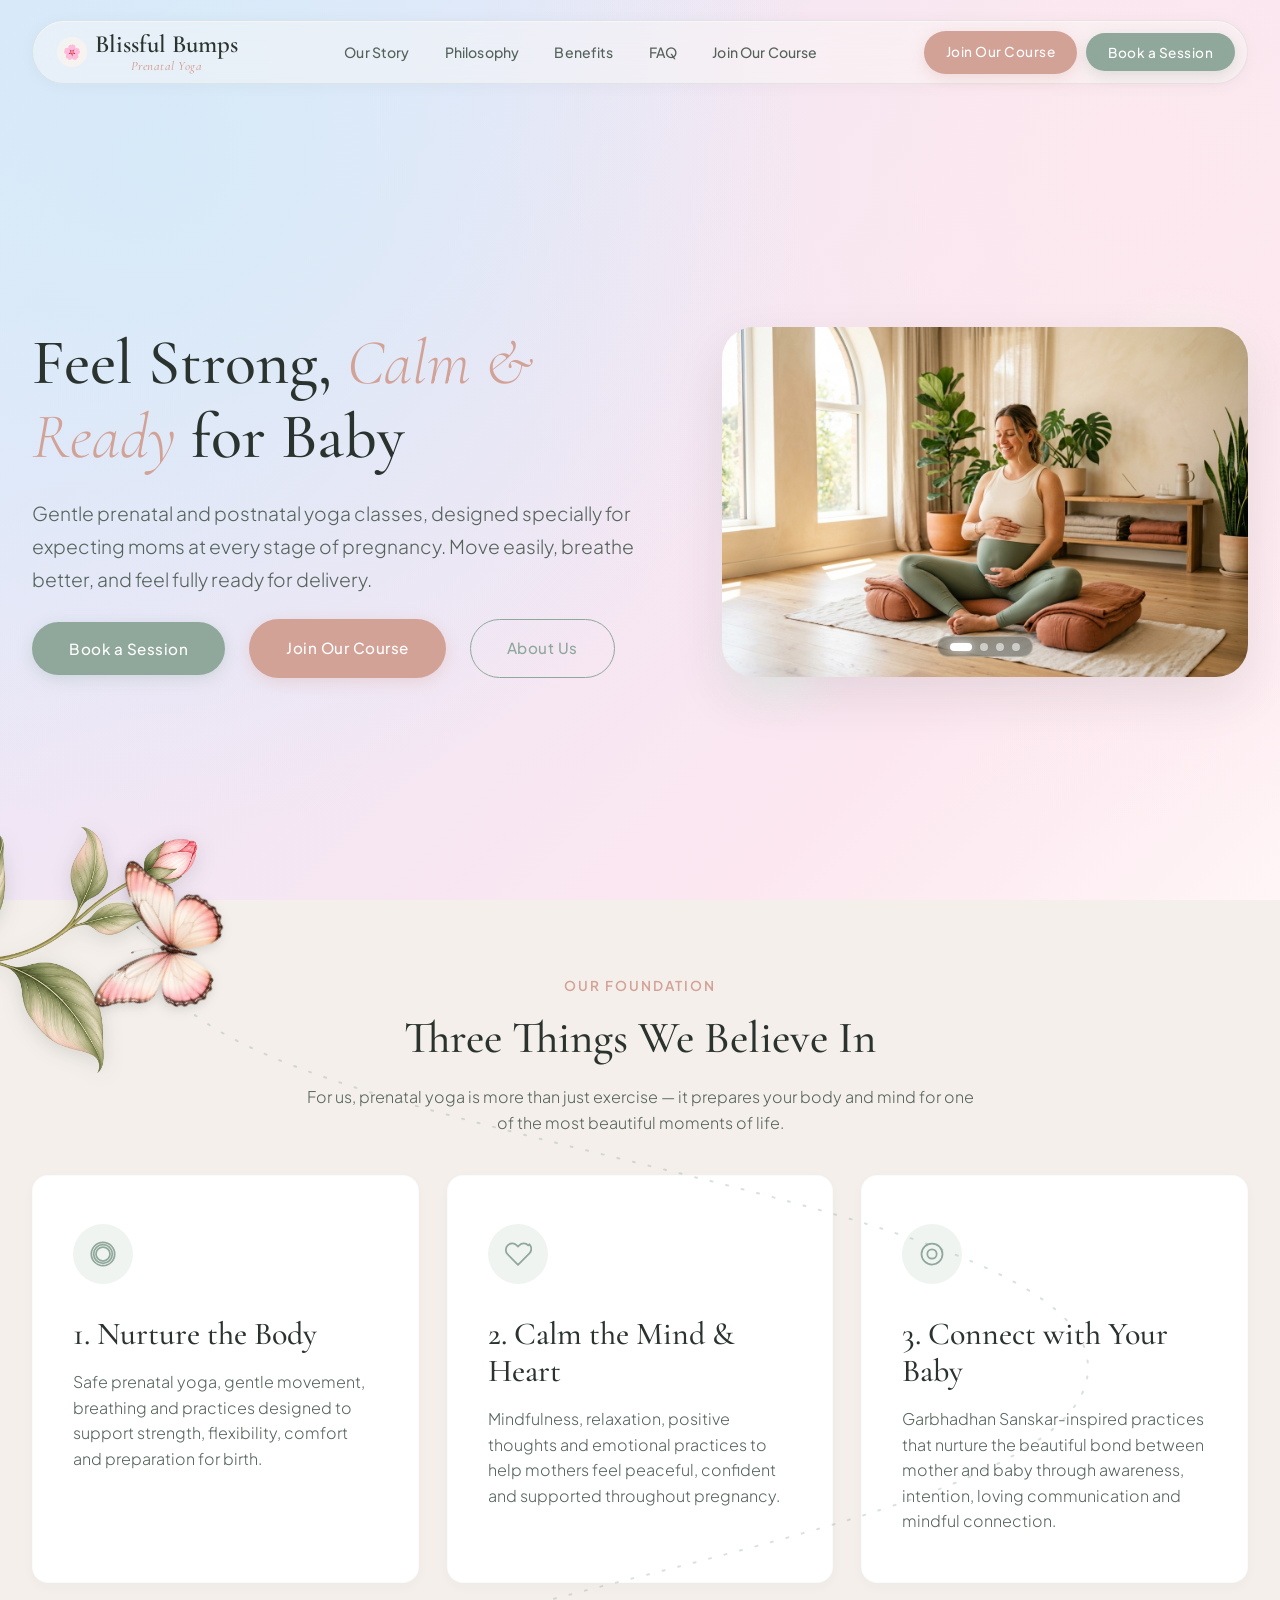
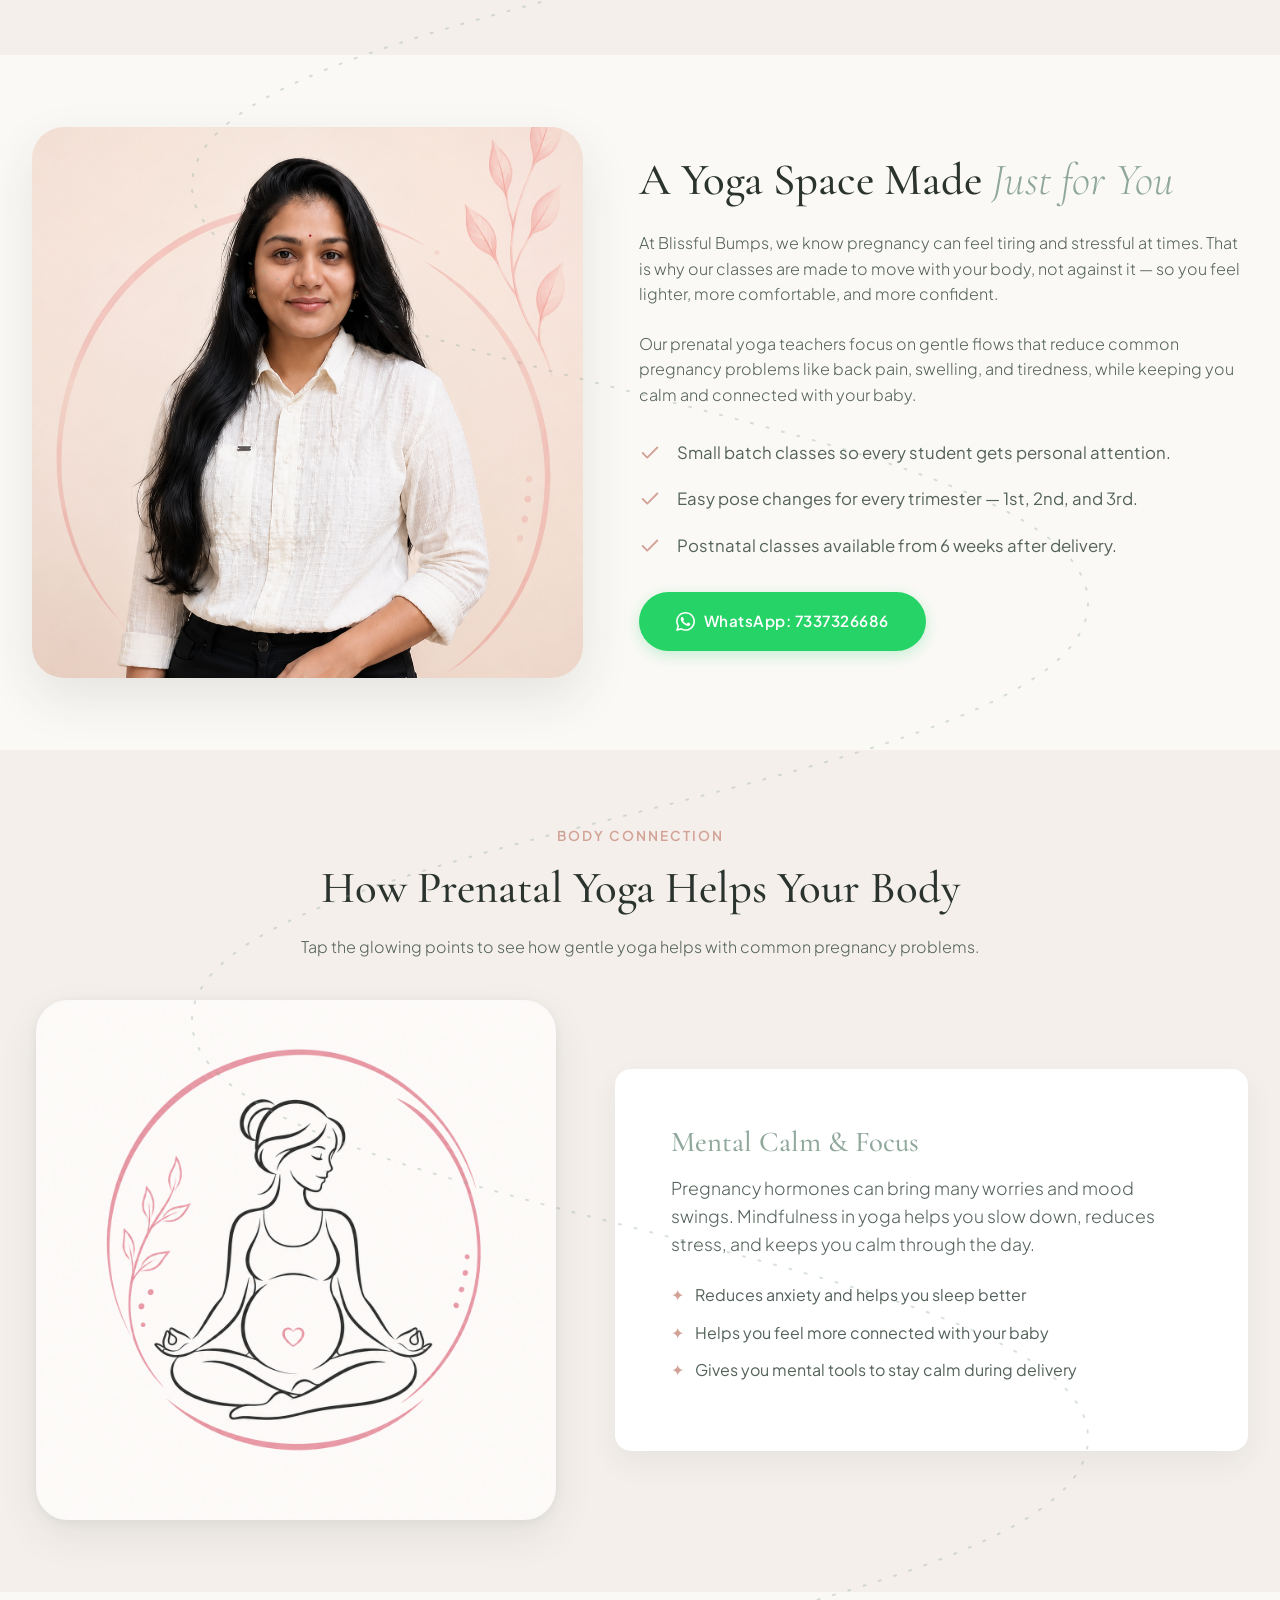
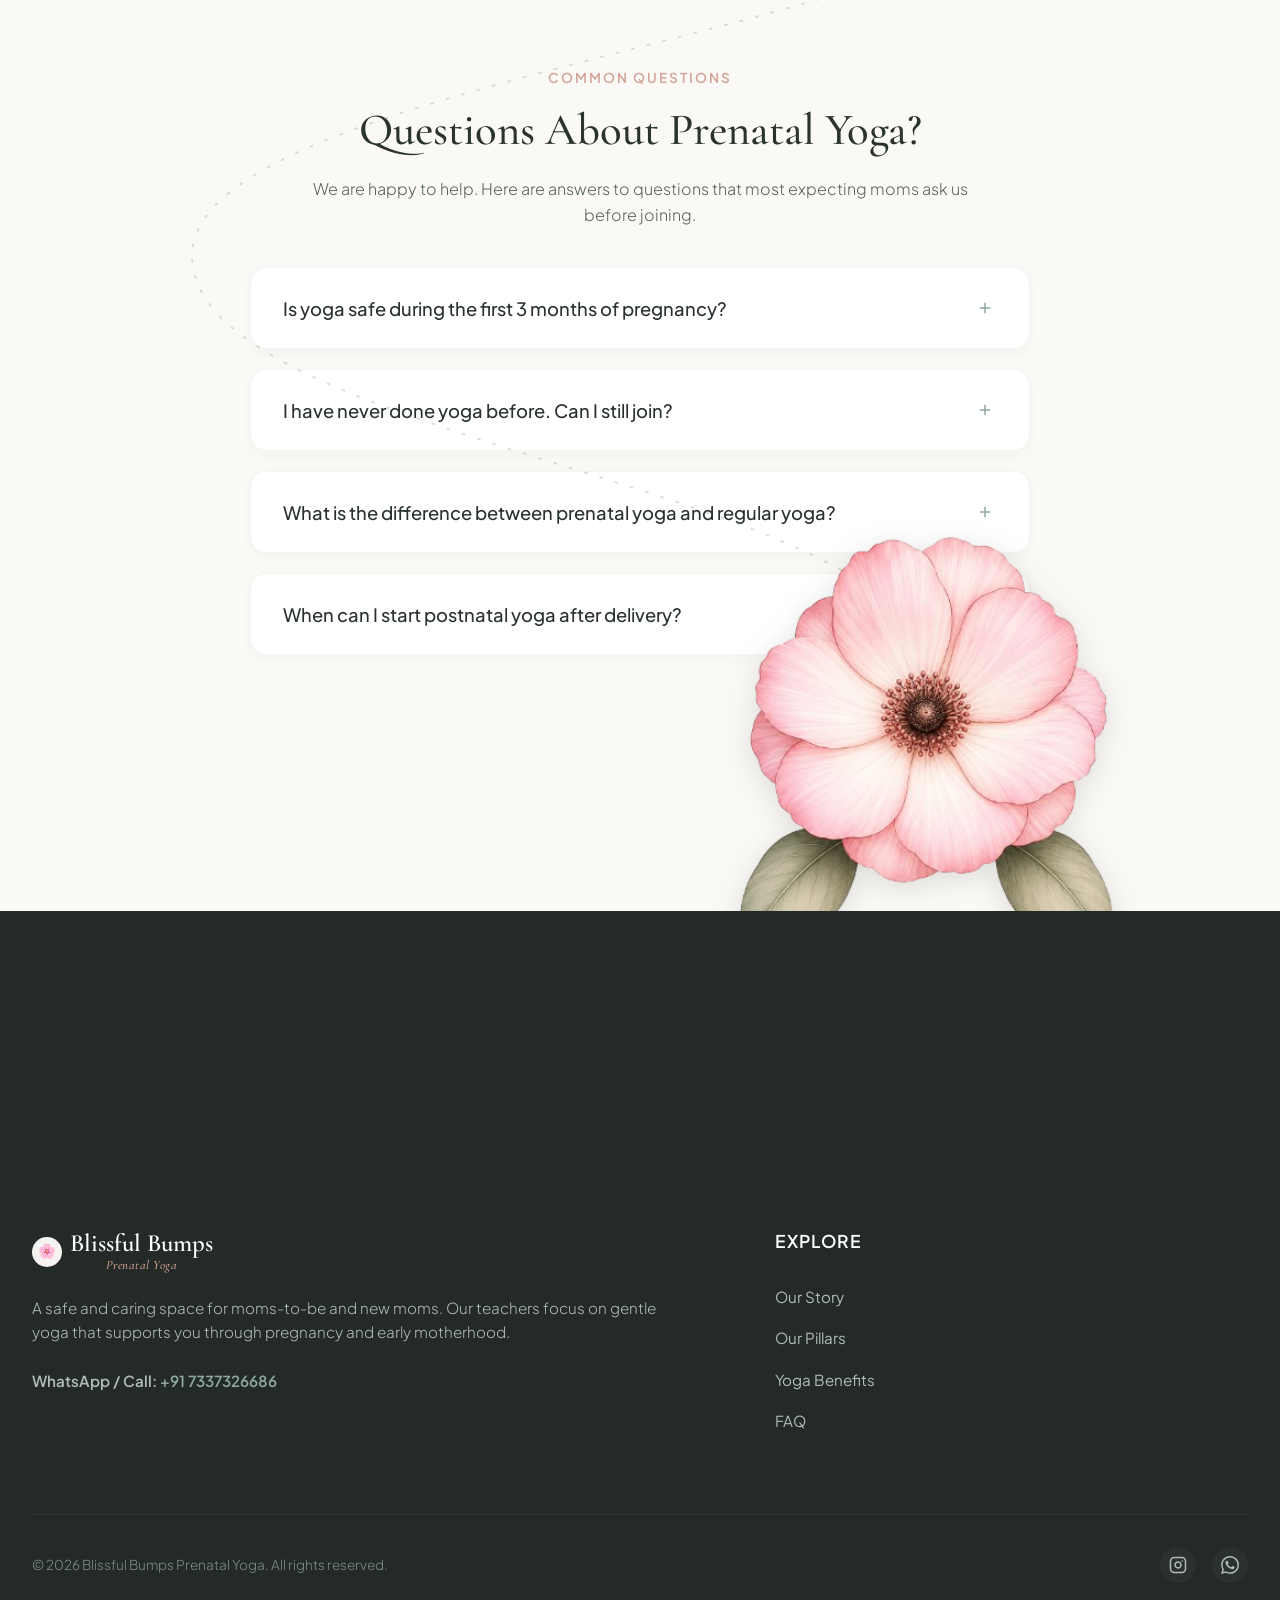
==== index.html @ 22bd0f5e "gh" ====
<!DOCTYPE html>
<html lang="en">

<head>
  <meta charset="UTF-8">
  <meta name="viewport" content="width=device-width, initial-scale=1.0">
  <meta name="description"
    content="Blissful Bumps Prenatal Yoga offers gentle and caring yoga classes made for pregnancy, delivery preparation, and postnatal recovery. Feel strong, calm, and supported every step of the way.">
  <meta name="keywords"
    content="prenatal yoga, pregnancy yoga, postnatal yoga, blissful bumps, pregnancy exercises, delivery preparation, new mom yoga, gentle flow, maternal wellness India">
  <meta name="author" content="Blissful Bumps Prenatal Yoga">

  <!-- Open Graph / Facebook -->
  <meta property="og:type" content="website">
  <meta property="og:url" content="https://www.blissfulbumpsyoga.com/">
  <meta property="og:title" content="Blissful Bumps Prenatal Yoga | Gentle Yoga for Expecting Moms">
  <meta property="og:description"
    content="Gentle prenatal and postnatal yoga classes made for every stage of pregnancy. Feel calm, strong, and ready for delivery.">
  <meta property="og:image" content="assets/hero.jpg">

  <!-- Twitter -->
  <meta property="twitter:card" content="summary_large_image">
  <meta property="twitter:url" content="https://www.blissfulbumpsyoga.com/">
  <meta property="twitter:title" content="Blissful Bumps Prenatal Yoga | Gentle Yoga for Expecting Moms">
  <meta property="twitter:description"
    content="Gentle prenatal and postnatal yoga classes made for every stage of pregnancy. Feel calm, strong, and ready for delivery.">
  <meta property="twitter:image" content="assets/hero.jpg">

  <title>Blissful Bumps Prenatal Yoga | Feel Strong, Calm & Ready</title>

  <!-- Stylesheets -->
  <link rel="stylesheet" href="styles.css">

  <!-- Favicon -->
  <link rel="icon" type="image/png"
    href="data:image/svg+xml,<svg xmlns=%22http://www.w3.org/2000/svg%22 viewBox=%220 0 100 100%22><text y=%22.9em%22 font-size=%2290%22>🌸</text></svg>">
</head>

<body>

  <!-- ===== PAGE LOADER SPLASH ===== -->
  <div id="page-loader" aria-hidden="true">
    <div class="loader-inner">
      <div class="loader-logo-wrapper">
        <svg class="loader-svg" viewBox="0 0 120 120" width="120" height="120">
          <circle cx="60" cy="14" r="4.5" fill="#D3A297" />
          <circle cx="99.8" cy="37" r="4.5" fill="#8FA89B" opacity="0.8" />
          <circle cx="99.8" cy="83" r="4.5" fill="#D3A297" opacity="0.6" />
          <circle cx="60" cy="106" r="4.5" fill="#8FA89B" opacity="0.8" />
          <circle cx="20.2" cy="83" r="4.5" fill="#D3A297" opacity="0.6" />
          <circle cx="20.2" cy="37" r="4.5" fill="#8FA89B" opacity="0.9" />
        </svg>
        <div class="loader-logo">🌸</div>
      </div>
      <p class="loader-brand">Blissful Bumps</p>
      <p class="loader-tagline">Prenatal Yoga</p>
    </div>
  </div>
  <!-- ===== END LOADER ===== -->

  <!-- FLOATING HEADER & NAVIGATION -->
  <header id="main-header">
    <div class="nav-pill">
      <a href="#hero" class="logo" id="nav-logo">
        <span class="logo-icon">🌸</span>
        <span class="logo-text">
          Blissful Bumps
          <small>Prenatal Yoga</small>
        </span>
      </a>

      <!-- Desktop Links -->
      <nav aria-label="Main Navigation">
        <ul class="nav-links" id="nav-links">
          <li><a href="#about" id="link-about">Our Story</a></li>
          <li><a href="#philosophy" id="link-philosophy">Philosophy</a></li>
          <li><a href="#guide" id="link-guide">Benefits</a></li>
          <li><a href="#faq" id="link-faq">FAQ</a></li>
          <li><a href="https://tagmango.app/3c40c4e946" target="_blank" rel="noopener" id="link-course-nav">Join Our Course</a></li>
          <li class="mobile-only-cta"><a href="https://tagmango.app/3c40c4e946" target="_blank" rel="noopener" class="btn btn-terracotta" id="link-course-mobile">Join Our Course</a></li>
          <li class="mobile-only-cta"><a href="#" class="open-modal-trigger" id="link-cta-mobile">Book a Session</a></li>
        </ul>
      </nav>

      <div class="nav-cta">
        <a href="https://tagmango.app/3c40c4e946" target="_blank" rel="noopener" class="btn btn-terracotta" id="header-join-course-btn" style="padding: 0.6rem 1.3rem; font-size: 0.85rem;">Join Our Course</a>
        <button class="btn btn-primary open-modal-trigger" id="header-cta-btn" style="padding: 0.6rem 1.3rem; font-size: 0.85rem;">Book a Session</button>
      </div>

      <!-- Mobile Nav Toggle -->
      <button class="mobile-nav-toggle" id="mobile-toggle" aria-label="Toggle Navigation Menu">
        <span></span>
        <span></span>
        <span></span>
      </button>
    </div>
    <!-- Mobile overlay -->
    <div class="nav-overlay" id="nav-overlay"></div>
  </header>

  <main>

    <!-- HERO SECTION -->
    <section class="hero" id="hero">
      <div class="container hero-grid">
        <div class="hero-content reveal">
          <h1>Feel Strong, <span>Calm & Ready</span> for Baby</h1>
          <p>Gentle prenatal and postnatal yoga classes, designed specially for expecting moms at every stage of
            pregnancy. Move easily, breathe better, and feel fully ready for delivery.</p>
          <div class="hero-ctas">
            <button class="btn btn-primary open-modal-trigger" id="hero-cta-primary">Book a Session</button>
            <a href="https://tagmango.app/3c40c4e946" target="_blank" rel="noopener" class="btn btn-terracotta" id="hero-cta-join-course">Join Our Course</a>
            <a href="#about" class="btn btn-secondary" id="hero-cta-secondary">About Us</a>
          </div>
        </div>

        <div class="hero-visual reveal" style="transition-delay: 0.2s;">
          <div class="decorative-blob-1"></div>
          <div class="decorative-blob-2"></div>
          <div class="image-wrapper hero-slider" id="hero-slider">
            <div class="hero-slides">
              <img src="assets/hero.jpg" alt="A pregnant woman doing peaceful yoga stretching" class="hero-slide active" loading="eager">
              <img src="assets/flow.jpg" alt="Gentle yoga flow postures for expecting mothers" class="hero-slide" loading="lazy">
              <img src="assets/postnatal.jpg" alt="Postnatal mother and baby recovery yoga" class="hero-slide" loading="lazy">
              <img src="assets/restorative.jpg" alt="Restorative yoga with gentle props" class="hero-slide" loading="lazy">
            </div>
            <div class="hero-slider-dots" id="hero-slider-dots">
              <button class="dot active" data-index="0" aria-label="Slide 1"></button>
              <button class="dot" data-index="1" aria-label="Slide 2"></button>
              <button class="dot" data-index="2" aria-label="Slide 3"></button>
              <button class="dot" data-index="3" aria-label="Slide 4"></button>
            </div>
            <button class="hero-slide-nav prev" id="hero-prev-btn" aria-label="Previous slide">&#10094;</button>
            <button class="hero-slide-nav next" id="hero-next-btn" aria-label="Next slide">&#10095;</button>
          </div>
        </div>
      </div>
    </section>

    <!-- CORE PHILOSOPHY / PILLARS -->
    <section class="pillars" id="philosophy">
      <div class="container">
        <div class="section-header reveal">
          <span>Our Foundation</span>
          <h2>Three Things We Believe In</h2>
          <p>For us, prenatal yoga is more than just exercise — it prepares your body and mind for one of the most
            beautiful moments of life.</p>
        </div>

        <div class="pillars-grid">
          <!-- Pillar 1 -->
          <div class="pillar-card reveal">
            <div class="pillar-icon">
              <svg width="28" height="28" viewBox="0 0 24 24" fill="none" stroke="currentColor" stroke-width="1.5"
                stroke-linecap="round" stroke-linejoin="round">
                <path d="M12 2a10 10 0 1 0 10 10A10 10 0 0 0 12 2zm0 18a8 8 0 1 1 8-8 8 8 0 0 1-8 8z" />
                <path d="M12 6a6 6 0 0 0-6 6c0 3.3 2.7 6 6 6s6-2.7 6-6a6 6 0 0 0-6-6z" />
              </svg>
            </div>
            <h3>1. Nurture the Body</h3>
            <p>Safe prenatal yoga, gentle movement, breathing and practices designed to support strength, flexibility, comfort and preparation for birth.</p>
          </div>

          <!-- Pillar 2 -->
          <div class="pillar-card reveal" style="transition-delay: 0.15s;">
            <div class="pillar-icon">
              <svg width="28" height="28" viewBox="0 0 24 24" fill="none" stroke="currentColor" stroke-width="1.5"
                stroke-linecap="round" stroke-linejoin="round">
                <path d="M20.84 4.61a5.5 5.5 0 0 0-7.78 0L12 5.67l-1.06-1.06a5.5 5.5 0 0 0-7.78 7.78l1.06 1.06L12 21.23l8.72-8.72 1.06-1.06a5.5 5.5 0 0 0 0-7.78z" />
              </svg>
            </div>
            <h3>2. Calm the Mind & Heart</h3>
            <p>Mindfulness, relaxation, positive thoughts and emotional practices to help mothers feel peaceful, confident and supported throughout pregnancy.</p>
          </div>

          <!-- Pillar 3 -->
          <div class="pillar-card reveal" style="transition-delay: 0.3s;">
            <div class="pillar-icon">
              <svg width="28" height="28" viewBox="0 0 24 24" fill="none" stroke="currentColor" stroke-width="1.5"
                stroke-linecap="round" stroke-linejoin="round">
                <path d="M12 21a9 9 0 1 0 0-18 9 9 0 0 0 0 18z" />
                <path d="M12 8a4 4 0 1 0 0 8 4 4 0 0 0 0-8z" />
              </svg>
            </div>
            <h3>3. Connect with Your Baby</h3>
            <p>Garbhadhan Sanskar-inspired practices that nurture the beautiful bond between mother and baby through awareness, intention, loving communication and mindful connection.</p>
          </div>
        </div>
      </div>
    </section>

    <!-- ABOUT SECTION -->
    <section class="about" id="about">
      <div class="container about-grid">
        <div class="about-visual reveal">
          <div class="about-image-wrapper">
            <img src="assets/teacher.png" alt="Expectant mother holding her baby bump and meditating peacefully"
              id="about-img">
          </div>
        </div>

        <div class="about-content reveal" style="transition-delay: 0.2s;">
          <h2>A Yoga Space Made <span>Just for You</span></h2>
          <p>At Blissful Bumps, we know pregnancy can feel tiring and stressful at times. That is why our classes are
            made to move with your body, not against it — so you feel lighter, more comfortable, and more confident.</p>
          <p>Our prenatal yoga teachers focus on gentle flows that reduce common pregnancy problems like back pain,
            swelling, and tiredness, while keeping you calm and connected with your baby.</p>

          <ul class="about-bullets">
            <li>
              <svg viewBox="0 0 24 24" fill="none" stroke="currentColor" stroke-width="2" stroke-linecap="round"
                stroke-linejoin="round">
                <polyline points="20 6 9 17 4 12" />
              </svg>
              Small batch classes so every student gets personal attention.
            </li>
            <li>
              <svg viewBox="0 0 24 24" fill="none" stroke="currentColor" stroke-width="2" stroke-linecap="round"
                stroke-linejoin="round">
                <polyline points="20 6 9 17 4 12" />
              </svg>
              Easy pose changes for every trimester — 1st, 2nd, and 3rd.
            </li>
            <li>
              <svg viewBox="0 0 24 24" fill="none" stroke="currentColor" stroke-width="2" stroke-linecap="round"
                stroke-linejoin="round">
                <polyline points="20 6 9 17 4 12" />
              </svg>
              Postnatal classes available from 6 weeks after delivery.
            </li>
          </ul>

          <div class="about-ctas">
            <a href="https://wa.me/917337326686?text=Hi%2C%20I%20would%20like%20to%20know%20more%20about%20Blissful%20Bumps%20Prenatal%20Yoga%20classes."
              target="_blank" rel="noopener" class="btn btn-whatsapp" id="about-wa-btn">
              <svg viewBox="0 0 24 24" width="19" height="19" fill="currentColor">
                <path
                  d="M.057 24l1.687-6.163c-1.041-1.804-1.588-3.849-1.587-5.946.003-6.556 5.338-11.891 11.893-11.891 3.181.001 6.167 1.24 8.413 3.488 2.245 2.248 3.481 5.236 3.48 8.414-.003 6.557-5.338 11.892-11.893 11.892-1.99-.001-3.951-.5-5.688-1.448l-6.305 1.654zm6.597-3.807c1.676.995 3.276 1.591 5.392 1.592 5.448 0 9.886-4.434 9.889-9.885.002-5.462-4.415-9.89-9.881-9.892-5.452 0-9.887 4.434-9.889 9.884-.001 2.225.651 3.891 1.746 5.634l-.999 3.648 3.742-.981zm11.387-5.464c-.074-.124-.272-.198-.57-.347-.297-.149-1.758-.868-2.031-.967-.272-.099-.47-.149-.669.149-.198.297-.768.967-.941 1.165-.173.198-.347.223-.644.074-.297-.149-1.255-.462-2.39-1.475-.883-.788-1.48-1.761-1.653-2.059-.173-.297-.018-.458.13-.606.134-.133.297-.347.446-.521.151-.172.2-.296.3-.495.099-.198.05-.372-.025-.521-.075-.148-.669-1.611-.916-2.206-.242-.579-.487-.501-.669-.51l-.57-.01c-.198 0-.52.074-.792.372s-1.04 1.016-1.04 2.479 1.065 2.876 1.213 3.074c.149.198 2.095 3.2 5.076 4.487.709.306 1.263.489 1.694.626.712.226 1.36.194 1.872.118.571-.085 1.758-.719 2.006-1.413.248-.695.248-1.29.173-1.414z" />
              </svg>
              <span>WhatsApp: 7337326686</span>
            </a>
          </div>
        </div>
      </div>
    </section>

    <!-- INTERACTIVE BENEFIT GUIDE -->
    <section class="anatomy-guide" id="guide">
      <div class="container">
        <div class="section-header reveal">
          <span>Body Connection</span>
          <h2>How Prenatal Yoga Helps Your Body</h2>
          <p>Tap the glowing points to see how gentle yoga helps with common pregnancy problems.</p>
        </div>

        <div class="guide-grid">

          <!-- Silhouette Visual Map -->
          <div class="interactive-body-map reveal">
            <div class="silhouette-container">
              <img src="assets/chakra.jpg" alt="Meditating pregnant mother" id="guide-meditation-img">
            </div>
          </div>

          <!-- Details Card -->
          <div class="guide-details reveal" style="transition-delay: 0.2s;">

            <!-- Mind Benefit Card -->
            <div class="guide-info-card active" id="benefit-mind">
              <h3>Mental Calm & Focus</h3>
              <p>Pregnancy hormones can bring many worries and mood swings. Mindfulness in yoga helps you slow down,
                reduces stress, and keeps you calm through the day.</p>
              <ul>
                <li>Reduces anxiety and helps you sleep better</li>
                <li>Helps you feel more connected with your baby</li>
                <li>Gives you mental tools to stay calm during delivery</li>
              </ul>
            </div>

            <!-- Breath Benefit Card -->
            <div class="guide-info-card" id="benefit-breath">
              <h3>Breathing Better</h3>
              <p>As your belly grows, breathing can feel a little tight. Yoga helps you breathe more fully, which also
                helps a lot during labor pains.</p>
              <ul>
                <li>Improves oxygen flow for you and your baby</li>
                <li>Calms the nervous system through deep breathing</li>
                <li>Teaches you how to breathe through contractions naturally</li>
              </ul>
            </div>

            <!-- Back Benefit Card -->
            <div class="guide-info-card" id="benefit-back">
              <h3>Back Pain Relief</h3>
              <p>Back pain is very common in pregnancy because of the extra weight in front. Yoga postures gently align
                your pelvis and spine to reduce this pain.</p>
              <ul>
                <li>Strengthens the muscles that support your back</li>
                <li>Reduces sciatic nerve pain common in later stages</li>
                <li>Helps baby move into the right position for delivery</li>
              </ul>
            </div>

            <!-- Pelvic Benefit Card -->
            <div class="guide-info-card" id="benefit-pelvic">
              <h3>Pelvic Floor Strength</h3>
              <p>The weight of the baby puts a lot of pressure on the pelvic area. Yoga teaches you how to gently
                strengthen and also fully relax these muscles — both of which are important for delivery.</p>
              <ul>
                <li>Supports your pelvic organs through pregnancy weight</li>
                <li>Reduces the risk of tearing during delivery</li>
                <li>Speeds up recovery of the pelvic area after birth</li>
              </ul>
            </div>

            <!-- Legs Benefit Card -->
            <div class="guide-info-card" id="benefit-legs">
              <h3>Leg Strength & Swelling</h3>
              <p>More blood in your body during pregnancy can cause swollen legs and feet, and painful cramps at night.
                Standing yoga poses improve circulation and help keep your legs strong for delivery.</p>
              <ul>
                <li>Stretches calf muscles to prevent nighttime leg cramps</li>
                <li>Builds strong legs for squatting during active delivery</li>
                <li>Reduces swelling in ankles and feet</li>
              </ul>
            </div>

          </div>

        </div>
      </div>
    </section>



    <!-- FAQ ACCORDION -->
    <section class="faq" id="faq">
      <div class="container">
        <div class="section-header reveal">
          <span>Common Questions</span>
          <h2>Questions About Prenatal Yoga?</h2>
          <p>We are happy to help. Here are answers to questions that most expecting moms ask us before joining.</p>
        </div>

        <div class="faq-container reveal">

          <!-- FAQ 1 -->
          <div class="faq-item">
            <div class="faq-header" id="faq-q1">
              <h3>Is yoga safe during the first 3 months of pregnancy?</h3>
              <div class="faq-icon">
                <svg viewBox="0 0 24 24" fill="none" stroke="currentColor" stroke-width="2">
                  <line x1="12" y1="5" x2="12" y2="19" />
                  <line x1="5" y1="12" x2="19" y2="12" />
                </svg>
              </div>
            </div>
            <div class="faq-body">
              <div class="faq-content">
                Yes, prenatal yoga is generally very safe. In the first trimester, when tiredness and nausea are most
                common, we focus on grounding poses, breathing exercises, and gentle stretches. We always recommend
                checking with your doctor or gynecologist before starting any new exercise during pregnancy.
              </div>
            </div>
          </div>

          <!-- FAQ 2 -->
          <div class="faq-item">
            <div class="faq-header" id="faq-q2">
              <h3>I have never done yoga before. Can I still join?</h3>
              <div class="faq-icon">
                <svg viewBox="0 0 24 24" fill="none" stroke="currentColor" stroke-width="2">
                  <line x1="12" y1="5" x2="12" y2="19" />
                  <line x1="5" y1="12" x2="19" y2="12" />
                </svg>
              </div>
            </div>
            <div class="faq-body">
              <div class="faq-content">
                Yes, absolutely! Most of our students are complete beginners who have never done yoga before pregnancy.
                Our prenatal yoga is gentle, non-competitive, and very beginner-friendly. We use props like cushions,
                blocks, and straps to make every pose comfortable and safe for you.
              </div>
            </div>
          </div>

          <!-- FAQ 3 -->
          <div class="faq-item">
            <div class="faq-header" id="faq-q3">
              <h3>What is the difference between prenatal yoga and regular yoga?</h3>
              <div class="faq-icon">
                <svg viewBox="0 0 24 24" fill="none" stroke="currentColor" stroke-width="2">
                  <line x1="12" y1="5" x2="12" y2="19" />
                  <line x1="5" y1="12" x2="19" y2="12" />
                </svg>
              </div>
            </div>
            <div class="faq-body">
              <div class="faq-content">
                Prenatal yoga avoids poses where you lie on your tummy, lie flat on your back for too long, do deep
                twists, or do intense backbends. Instead we focus on opening the hips, easing lower back pressure,
                strengthening the pelvic area, and deep breathing — all things that really help during pregnancy.
              </div>
            </div>
          </div>

          <!-- FAQ 4 -->
          <div class="faq-item">
            <div class="faq-header" id="faq-q4">
              <h3>When can I start postnatal yoga after delivery?</h3>
              <div class="faq-icon">
                <svg viewBox="0 0 24 24" fill="none" stroke="currentColor" stroke-width="2">
                  <line x1="12" y1="5" x2="12" y2="19" />
                  <line x1="5" y1="12" x2="19" y2="12" />
                </svg>
              </div>
            </div>
            <div class="faq-body">
              <div class="faq-content">
                We generally suggest waiting at least 6 weeks after a normal delivery, and 8 to 10 weeks after a
                C-section, once your doctor has given you the go-ahead. Our postnatal classes begin very gently,
                focusing on core recovery, posture correction, and pelvic floor strengthening at your own pace.
              </div>
            </div>
          </div>

        </div>
      </div>
    </section>

  </main>

  <!-- FOOTER SECTION -->
  <footer>
    <div class="container footer-grid">

      <!-- Brand & Info -->
      <div class="footer-brand">
        <a href="#hero" class="logo">
          <span class="logo-icon">🌸</span>
          <span class="logo-text">
            Blissful Bumps
            <small>Prenatal Yoga</small>
          </span>
        </a>
        <p>A safe and caring space for moms-to-be and new moms. Our teachers focus on gentle yoga that supports you
          through pregnancy and early motherhood.</p>
        <p class="footer-contact"><strong>WhatsApp / Call:</strong> <a href="https://wa.me/917337326686" target="_blank" rel="noopener">+91 7337326686</a></p>
      </div>

      <!-- Quick Links -->
      <div class="footer-links">
        <h3>Explore</h3>
        <ul class="footer-nav">
          <li><a href="#about">Our Story</a></li>
          <li><a href="#philosophy">Our Pillars</a></li>
          <li><a href="#guide">Yoga Benefits</a></li>
          <li><a href="#faq">FAQ</a></li>
        </ul>
      </div>

    </div>

    <!-- Footer Bottom -->
    <div class="container footer-bottom">
      <p>&copy; 2026 Blissful Bumps Prenatal Yoga. All rights reserved.</p>
      <div class="footer-socials">
        <a href="https://www.instagram.com/blissful_bumpsyoga" target="_blank" rel="noopener" class="social-link" aria-label="Instagram">
          <svg width="18" height="18" viewBox="0 0 24 24" fill="none" stroke="currentColor" stroke-width="2" stroke-linecap="round" stroke-linejoin="round">
            <rect x="2" y="2" width="20" height="20" rx="5" ry="5" />
            <path d="M16 11.37A4 4 0 1 1 12.63 8 4 4 0 0 1 16 11.37z" />
            <line x1="17.5" y1="6.5" x2="17.51" y2="6.5" />
          </svg>
        </a>
        <a href="https://wa.me/917337326686" target="_blank" rel="noopener" class="social-link" aria-label="WhatsApp (+91 7337326686)">
          <svg width="18" height="18" viewBox="0 0 24 24" fill="currentColor">
            <path d="M.057 24l1.687-6.163c-1.041-1.804-1.588-3.849-1.587-5.946.003-6.556 5.338-11.891 11.893-11.891 3.181.001 6.167 1.24 8.413 3.488 2.245 2.248 3.481 5.236 3.48 8.414-.003 6.557-5.338 11.892-11.893 11.892-1.99-.001-3.951-.5-5.688-1.448l-6.305 1.654zm6.597-3.807c1.676.995 3.276 1.591 5.392 1.592 5.448 0 9.886-4.434 9.889-9.885.002-5.462-4.415-9.89-9.881-9.892-5.452 0-9.887 4.434-9.889 9.884-.001 2.225.651 3.891 1.746 5.634l-.999 3.648 3.742-.981zm11.387-5.464c-.074-.124-.272-.198-.57-.347-.297-.149-1.758-.868-2.031-.967-.272-.099-.47-.149-.669.149-.198.297-.768.967-.941 1.165-.173.198-.347.223-.644.074-.297-.149-1.255-.462-2.39-1.475-.883-.788-1.48-1.761-1.653-2.059-.173-.297-.018-.458.13-.606.134-.133.297-.347.446-.521.151-.172.2-.296.3-.495.099-.198.05-.372-.025-.521-.075-.148-.669-1.611-.916-2.206-.242-.579-.487-.501-.669-.51l-.57-.01c-.198 0-.52.074-.792.372s-1.04 1.016-1.04 2.479 1.065 2.876 1.213 3.074c.149.198 2.095 3.2 5.076 4.487.709.306 1.263.489 1.694.626.712.226 1.36.194 1.872.118.571-.085 1.758-.719 2.006-1.413.248-.695.248-1.29.173-1.414z"/>
          </svg>
        </a>
      </div>
    </div>
  </footer>

  <!-- INTERACTIVE BOOKING MODAL -->
  <div class="modal-overlay" id="booking-modal">
    <div class="modal-container">
      <button class="modal-close" id="modal-close-btn" aria-label="Close booking modal">
        <svg viewBox="0 0 24 24" fill="none" stroke="currentColor" stroke-width="2">
          <line x1="18" y1="6" x2="6" y2="18" />
          <line x1="6" y1="6" x2="18" y2="18" />
        </svg>
      </button>

      <div class="modal-header">
        <h2>Book Your Class</h2>
        <p>Fill your details below and we will contact you to confirm your slot.</p>
      </div>

      <form class="booking-form" id="actual-booking-form">

        <div class="form-group">
          <label for="booking-name">Your Full Name</label>
          <input type="text" id="booking-name" required placeholder="Priya Sharma">
        </div>

        <div class="form-group">
          <label for="booking-email">Email Address</label>
          <input type="email" id="booking-email" required placeholder="priya@example.com">
        </div>

        <div class="form-group">
          <label for="booking-phone">Phone Number</label>
          <input type="tel" id="booking-phone" required placeholder="+91 98765 43210">
        </div>

        <div class="form-group">
          <label for="booking-trimester">Your Current Stage</label>
          <select id="booking-trimester" required>
            <option value="" disabled selected>Choose your stage</option>
            <option value="1st Trimester">1st Trimester</option>
            <option value="2nd Trimester">2nd Trimester</option>
            <option value="3rd Trimester">3rd Trimester</option>
            <option value="Postpartum">Postpartum (New Mom)</option>
            <option value="Birth Partner">Birth Partner</option>
          </select>
        </div>

        <button type="submit" class="btn btn-terracotta" style="width: 100%;" id="booking-submit-btn">Confirm My
          Booking</button>

        <div class="modal-wa-divider">
          <span>or chat with us directly</span>
        </div>

        <a href="https://wa.me/917337326686?text=Hi%2C%20I%20want%20to%20book%20a%20yoga%20session%20with%20Blissful%20Bumps."
          target="_blank" rel="noopener" class="btn btn-whatsapp-modal" id="modal-wa-direct-btn">
          <svg viewBox="0 0 24 24" width="18" height="18" fill="currentColor">
            <path
              d="M.057 24l1.687-6.163c-1.041-1.804-1.588-3.849-1.587-5.946.003-6.556 5.338-11.891 11.893-11.891 3.181.001 6.167 1.24 8.413 3.488 2.245 2.248 3.481 5.236 3.48 8.414-.003 6.557-5.338 11.892-11.893 11.892-1.99-.001-3.951-.5-5.688-1.448l-6.305 1.654zm6.597-3.807c1.676.995 3.276 1.591 5.392 1.592 5.448 0 9.886-4.434 9.889-9.885.002-5.462-4.415-9.89-9.881-9.892-5.452 0-9.887 4.434-9.889 9.884-.001 2.225.651 3.891 1.746 5.634l-.999 3.648 3.742-.981zm11.387-5.464c-.074-.124-.272-.198-.57-.347-.297-.149-1.758-.868-2.031-.967-.272-.099-.47-.149-.669.149-.198.297-.768.967-.941 1.165-.173.198-.347.223-.644.074-.297-.149-1.255-.462-2.39-1.475-.883-.788-1.48-1.761-1.653-2.059-.173-.297-.018-.458.13-.606.134-.133.297-.347.446-.521.151-.172.2-.296.3-.495.099-.198.05-.372-.025-.521-.075-.148-.669-1.611-.916-2.206-.242-.579-.487-.501-.669-.51l-.57-.01c-.198 0-.52.074-.792.372s-1.04 1.016-1.04 2.479 1.065 2.876 1.213 3.074c.149.198 2.095 3.2 5.076 4.487.709.306 1.263.489 1.694.626.712.226 1.36.194 1.872.118.571-.085 1.758-.719 2.006-1.413.248-.695.248-1.29.173-1.414z" />
          </svg>
          <span>WhatsApp: 7337326686</span>
        </a>
      </form>
    </div>
  </div>

  <!-- JavaScript -->
  <script src="app.js"></script>
</body>

</html>
---- styles.css ----
/* 
   Blissful Bumps Prenatal Yoga - Styling System 
   Aesthetically premium, peaceful, and clean layout design
*/

/* --- Google Fonts Import --- */
@import url('https://fonts.googleapis.com/css2?family=Cormorant+Garamond:ital,wght@0,300;0,400;0,500;0,600;0,700;1,400&family=Plus+Jakarta+Sans:wght@300;400;500;600;700&display=swap');

/* =====================================================
   PAGE LOADER / SPLASH SCREEN
   ===================================================== */
#page-loader {
  position: fixed;
  inset: 0;
  z-index: 9999;
  display: flex;
  align-items: center;
  justify-content: center;
  background: #FBF9F6;
  transition: opacity 0.7s ease, visibility 0.7s ease;
}

#page-loader.loader-hidden {
  opacity: 0;
  visibility: hidden;
  pointer-events: none;
}

.loader-inner {
  display: flex;
  flex-direction: column;
  align-items: center;
  gap: 0.25rem;
}

/* Dedicated wrapper for logo + orbital circles */
.loader-logo-wrapper {
  position: relative;
  width: 120px;
  height: 120px;
  display: grid;
  place-items: center;
  margin-bottom: 0.25rem;
}

/* Orbiting SVG dots rotating around the exact center */
.loader-svg {
  position: absolute;
  inset: 0;
  width: 100%;
  height: 100%;
  transform-origin: 50% 50%;
  animation: loaderSpin 2.6s linear infinite;
  pointer-events: none;
}

@keyframes loaderSpin {
  from { transform: rotate(0deg); }
  to   { transform: rotate(360deg); }
}

/* Logo emoji — gentle pulse perfectly centered */
.loader-logo {
  position: relative;
  z-index: 1;
  font-size: 3.5rem;
  line-height: 1;
  display: grid;
  place-items: center;
  animation: loaderPulse 1.8s ease-in-out infinite;
  user-select: none;
  pointer-events: none;
}

@keyframes loaderPulse {
  0%, 100% { transform: scale(1);    opacity: 1;    }
  50%       { transform: scale(1.1);  opacity: 0.88; }
}

/* Brand name */
.loader-brand {
  font-family: 'Cormorant Garamond', serif;
  font-size: 1.9rem;
  font-weight: 500;
  color: #2A332E;
  letter-spacing: 0.04em;
  margin: 0.5rem 0 0;
  animation: loaderFadeUp 0.9s ease both;
}

/* Tagline */
.loader-tagline {
  font-family: 'Plus Jakarta Sans', sans-serif;
  font-size: 0.8rem;
  font-weight: 500;
  letter-spacing: 0.2em;
  text-transform: uppercase;
  color: #8FA89B;
  margin: 0;
  animation: loaderFadeUp 0.9s 0.15s ease both;
}

@keyframes loaderFadeUp {
  from { opacity: 0; transform: translateY(10px); }
  to   { opacity: 1; transform: translateY(0);    }
}

/* --- Custom Variables & Tokens --- */
:root {
  /* Color Palette */
  --bg-primary: #FBF9F6;
  /* Serene warm off-white */
  --bg-secondary: #F4EFEB;
  /* Calm blush sand */
  --bg-tertiary: #EAE3DC;
  /* Deep blush sand */

  --primary-sage: #8FA89B;
  /* Core Brand Sage Green */
  --primary-sage-hover: #7E978A;
  --primary-sage-light: #F0F4F1;
  /* Gentle sage highlight */

  --accent-terracotta: #D3A297;
  /* Warm Terracotta Rose */
  --accent-terracotta-hover: #C59186;
  --accent-terracotta-light: #FAF2F0;
  /* Soft terracotta highlight */

  --text-dark: #2A332E;
  /* Forest slate (highly readable, soft contrast) */
  --text-medium: #54625A;
  /* Medium slate gray */
  --text-light: #7E8E85;
  /* Subdued detail text */
  --white: #FFFFFF;

  /* Fonts */
  --font-serif: 'Cormorant Garamond', serif;
  --font-sans: 'Plus Jakarta Sans', sans-serif;

  /* Layout Tokens */
  --border-radius-sm: 8px;
  --border-radius-md: 16px;
  --border-radius-lg: 32px;
  --border-radius-full: 9999px;
  --shadow-sm: 0 4px 12px rgba(42, 51, 46, 0.03);
  --shadow-md: 0 12px 30px rgba(42, 51, 46, 0.06);
  --shadow-lg: 0 20px 50px rgba(42, 51, 46, 0.1);
  --transition-smooth: all 0.5s cubic-bezier(0.25, 1, 0.5, 1);
  --transition-fast: all 0.25s ease;

  --max-width: 1280px;
}

/* --- Reset & Base --- */
*,
*::before,
*::after {
  box-sizing: border-box;
  margin: 0;
  padding: 0;
}

html {
  scroll-behavior: smooth;
  font-size: 16px;
  -webkit-font-smoothing: antialiased;
  -moz-osx-font-smoothing: grayscale;
  width: 100%;
  max-width: 100vw;
  overflow-x: hidden;
}

body {
  font-family: var(--font-sans);
  background-color: var(--bg-primary);
  color: var(--text-dark);
  line-height: 1.6;
  width: 100%;
  max-width: 100vw;
  overflow-x: hidden;
}

/* --- Typography --- */
h1,
h2,
h3,
h4 {
  font-family: var(--font-serif);
  font-weight: 500;
  line-height: 1.15;
  color: var(--text-dark);
}

h1 {
  font-size: clamp(2.5rem, 5vw, 4.5rem);
  /* Dynamic scale */
}

h2 {
  font-size: clamp(2rem, 3.5vw, 3rem);
}

h3 {
  font-size: clamp(1.5rem, 2.5vw, 2rem);
}

p {
  font-size: clamp(1rem, 1.1vw, 1.125rem);
  font-weight: 300;
  color: var(--text-medium);
}

strong {
  font-weight: 600;
}

a {
  text-decoration: none;
  color: inherit;
  transition: var(--transition-fast);
}

img {
  max-width: 100%;
  display: block;
  object-fit: cover;
}

/* --- Reusable Components & Buttons --- */
.btn {
  display: inline-flex;
  align-items: center;
  justify-content: center;
  padding: 1rem 2.25rem;
  border-radius: var(--border-radius-full);
  font-family: var(--font-sans);
  font-size: 0.95rem;
  font-weight: 500;
  letter-spacing: 0.5px;
  cursor: pointer;
  transition: var(--transition-smooth);
  border: 1px solid transparent;
  gap: 0.5rem;
}

.btn-primary {
  background-color: var(--primary-sage);
  color: var(--white);
  box-shadow: 0 4px 15px rgba(143, 168, 155, 0.3);
}

.btn-primary:hover {
  background-color: var(--primary-sage-hover);
  transform: translateY(-2px);
  box-shadow: 0 8px 25px rgba(143, 168, 155, 0.4);
}

.btn-secondary {
  background-color: transparent;
  border: 1px solid var(--primary-sage);
  color: var(--primary-sage);
}

.btn-secondary:hover {
  background-color: var(--primary-sage-light);
  transform: translateY(-2px);
}

.btn-terracotta {
  background-color: var(--accent-terracotta);
  color: var(--white);
  box-shadow: 0 4px 15px rgba(211, 162, 151, 0.3);
}

.btn-terracotta:hover {
  background-color: var(--accent-terracotta-hover);
  transform: translateY(-2px);
  box-shadow: 0 8px 25px rgba(211, 162, 151, 0.4);
}

/* WhatsApp Direct CTA Buttons */
.btn-whatsapp {
  background-color: #25D366;
  color: #FFFFFF;
  display: inline-flex;
  align-items: center;
  justify-content: center;
  gap: 0.55rem;
  box-shadow: 0 4px 15px rgba(37, 211, 102, 0.25);
  font-weight: 600;
  text-decoration: none;
}

.btn-whatsapp:hover {
  background-color: #20BA5A;
  color: #FFFFFF;
  transform: translateY(-2px);
  box-shadow: 0 8px 25px rgba(37, 211, 102, 0.38);
}

.about-ctas {
  display: flex;
  align-items: center;
  gap: 1rem;
  flex-wrap: wrap;
  margin-top: 1.5rem;
}

.modal-wa-divider {
  display: flex;
  align-items: center;
  text-align: center;
  margin: 0.25rem 0;
  color: var(--text-light);
  font-size: 0.78rem;
  text-transform: uppercase;
  letter-spacing: 0.08em;
}

.modal-wa-divider::before,
.modal-wa-divider::after {
  content: '';
  flex: 1;
  border-bottom: 1px solid rgba(143, 168, 155, 0.25);
}

.modal-wa-divider span {
  padding: 0 0.75rem;
}

.btn-whatsapp-modal {
  width: 100%;
  background-color: #25D366;
  color: #FFFFFF;
  display: inline-flex;
  align-items: center;
  justify-content: center;
  gap: 0.55rem;
  box-shadow: 0 4px 15px rgba(37, 211, 102, 0.25);
  font-weight: 600;
  text-decoration: none;
  border-radius: var(--border-radius-full);
  padding: 0.9rem 1.8rem;
  font-size: 0.95rem;
  transition: var(--transition-fast);
}

.btn-whatsapp-modal:hover {
  background-color: #20BA5A;
  color: #FFFFFF;
  transform: translateY(-2px);
  box-shadow: 0 8px 25px rgba(37, 211, 102, 0.35);
}

/* Section Layouts */
section {
  padding: 4.5rem 2rem;
  display: flex;
  justify-content: center;
  align-items: center;
  position: relative;
}

.container {
  width: 100%;
  max-width: var(--max-width);
  margin: 0 auto;
}

.section-header {
  text-align: center;
  max-width: 680px;
  margin: 0 auto 2.5rem auto;
}

.section-header span {
  display: inline-block;
  font-family: var(--font-sans);
  text-transform: uppercase;
  font-size: 0.85rem;
  font-weight: 600;
  letter-spacing: 2px;
  color: var(--accent-terracotta);
  margin-bottom: 1rem;
}

.section-header h2 {
  margin-bottom: 1.25rem;
}

/* --- Premium Floating Header & Navigation --- */
header {
  position: fixed;
  top: 0;
  left: 0;
  width: 100%;
  z-index: 1000;
  transition: var(--transition-smooth);
  padding: 1.25rem 2rem;
}

/* Pill-style centered header bar on scroll */
header.scrolled {
  padding: 0.75rem 2rem;
}

/* Inner pill nav wrapper */
.nav-pill {
  max-width: var(--max-width);
  margin: 0 auto;
  display: flex;
  align-items: center;
  justify-content: space-between;
  background: rgba(251, 249, 246, 0.78);
  backdrop-filter: blur(20px);
  -webkit-backdrop-filter: blur(20px);
  border-radius: 100px;
  padding: 0.6rem 0.75rem 0.6rem 1.5rem;
  box-shadow: 0 4px 28px rgba(42, 51, 46, 0.08), inset 0 1px 0 rgba(255, 255, 255, 0.6);
  border: 1px solid rgba(143, 168, 155, 0.18);
  transition: var(--transition-smooth);
}

header:not(.scrolled) .nav-pill {
  background: rgba(251, 249, 246, 0.45);
  box-shadow: 0 2px 16px rgba(42, 51, 46, 0.04), inset 0 1px 0 rgba(255, 255, 255, 0.4);
}

/* Keep old nav-container for fallback structure compatibility */
.nav-container {
  display: contents;
}

.logo {
  font-family: var(--font-serif);
  font-size: 1.55rem;
  font-weight: 600;
  color: var(--text-dark);
  display: flex;
  align-items: center;
  gap: 0.5rem;
  flex-shrink: 0;
}

.logo-text {
  display: flex;
  flex-direction: column;
  align-items: center;
  line-height: 1;
}

.logo-text small {
  font-family: var(--font-serif);
  font-size: 0.8rem;
  font-weight: 500;
  font-style: italic;
  letter-spacing: 0.5px;
  text-transform: none;
  color: var(--accent-terracotta);
  margin-top: 3px;
}

.logo-icon {
  width: 30px;
  height: 30px;
  background: linear-gradient(135deg, var(--primary-sage-light), var(--accent-terracotta-light));
  border-radius: 50%;
  display: flex;
  align-items: center;
  justify-content: center;
  font-size: 0.9rem;
}

/* Center nav links inside the pill */
.nav-links {
  display: flex;
  align-items: center;
  gap: 0;
  list-style: none;
  flex: 1;
  justify-content: center;
}

.nav-links li a {
  display: block;
  font-size: 0.88rem;
  font-weight: 500;
  color: var(--text-medium);
  padding: 0.45rem 1.1rem;
  border-radius: 100px;
  transition: var(--transition-fast);
  position: relative;
  letter-spacing: 0.01em;
}

.nav-links li a:hover {
  color: var(--text-dark);
  background: rgba(143, 168, 155, 0.12);
}

/* Hide old underline on links inside pill */
.nav-links a::after {
  display: none;
}

/* Hide mobile-only CTA link on desktop (button in nav-cta already exists) */
.nav-links .mobile-only-cta {
  display: none;
}

.nav-cta {
  display: flex;
  align-items: center;
  flex-shrink: 0;
  gap: 0.6rem;
}

/* Login button (top right, next to Book a Session) */
.btn-login {
  display: inline-flex;
  align-items: center;
  justify-content: center;
  padding: 0.65rem 1.5rem;
  border: 1px solid var(--primary-sage);
  border-radius: var(--border-radius-full);
  color: var(--primary-sage);
  font-family: var(--font-sans);
  font-size: 0.88rem;
  font-weight: 500;
  letter-spacing: 0.3px;
  transition: var(--transition-fast);
}

.btn-login:hover {
  background-color: var(--primary-sage-light);
  color: var(--primary-sage-hover);
}

/* Mobile Toggle */
.mobile-nav-toggle {
  display: none;
  background: none;
  border: none;
  cursor: pointer;
  width: 44px;
  height: 44px;
  position: relative;
  z-index: 1100;
  align-items: center;
  justify-content: center;
  border-radius: 50%;
  flex-shrink: 0;
  transition: var(--transition-fast);
}

.mobile-nav-toggle:hover {
  background: rgba(143, 168, 155, 0.15);
}

/* Global hidden state for overlay — only shown via JS on mobile */
.nav-overlay {
  display: none;
}


.mobile-nav-toggle span {
  display: block;
  width: 22px;
  height: 2px;
  background-color: var(--text-dark);
  border-radius: 2px;
  position: absolute;
  left: 11px;
  transition: var(--transition-fast);
}

.mobile-nav-toggle span:nth-child(1) {
  top: 13px;
}

.mobile-nav-toggle span:nth-child(2) {
  top: 21px;
}

.mobile-nav-toggle span:nth-child(3) {
  top: 29px;
}

.mobile-nav-toggle.open span:nth-child(1) {
  transform: rotate(45deg);
  top: 21px;
}

.mobile-nav-toggle.open span:nth-child(2) {
  opacity: 0;
}

.mobile-nav-toggle.open span:nth-child(3) {
  transform: rotate(-45deg);
  top: 21px;
}

/* --- Hero Section --- */
.hero {
  padding-top: 11.5rem;
  padding-bottom: 5rem;
  min-height: 100vh;
  display: flex;
  align-items: center;
  overflow: hidden;
  position: relative;
  /* --- Previous Original Background (Uncomment to revert) ---
     background: radial-gradient(circle at 80% 20%, var(--bg-secondary) 0%, var(--bg-primary) 70%); 
  --- */
  background: 
    radial-gradient(circle at 12% 18%, rgba(214, 234, 248, 0.95) 0%, transparent 50%),
    radial-gradient(circle at 88% 18%, rgba(253, 232, 238, 0.95) 0%, transparent 50%),
    linear-gradient(135deg, #dbeafe 0%, #f0e6f5 38%, #fce7f0 75%, #fff5f6 100%);
}

.hero-grid {
  display: grid;
  grid-template-columns: 1.1fr 0.9fr;
  gap: 3rem;
  align-items: center;
}

.hero-content {
  max-width: 620px;
}

.hero-badge {
  display: inline-flex;
  align-items: center;
  gap: 0.5rem;
  background-color: var(--primary-sage-light);
  color: var(--primary-sage);
  padding: 0.5rem 1.25rem;
  border-radius: var(--border-radius-full);
  font-size: 0.85rem;
  font-weight: 600;
  margin-bottom: 1.5rem;
}

.hero-badge svg {
  width: 16px;
  height: 16px;
}

.hero-content h1 {
  margin-bottom: 1.5rem;
  color: var(--text-dark);
}

.hero-content h1 span {
  font-style: italic;
  font-weight: 300;
  color: var(--accent-terracotta);
}

.hero-content p {
  font-size: 1.2rem;
  line-height: 1.7;
  margin-bottom: 1.5rem;
}

.hero-ctas {
  display: flex;
  gap: 1.5rem;
  align-items: center;
}

.hero-visual {
  position: relative;
  display: flex;
  justify-content: center;
}

.image-wrapper {
  width: 100%;
  aspect-ratio: 3/2;
  border-radius: var(--border-radius-lg);
  overflow: hidden;
  box-shadow: var(--shadow-lg);
  position: relative;
  z-index: 2;
  background-color: var(--bg-tertiary);
}

.hero-slides {
  position: relative;
  width: 100%;
  height: 100%;
}

.hero-slide {
  position: absolute;
  inset: 0;
  width: 100%;
  height: 100%;
  object-fit: cover;
  opacity: 0;
  visibility: hidden;
  transform: scale(1.05);
  transition: opacity 1s cubic-bezier(0.4, 0, 0.2, 1), transform 6s ease-out, visibility 1s ease;
  pointer-events: none;
}

.hero-slide.active {
  opacity: 1;
  visibility: visible;
  transform: scale(1);
  pointer-events: auto;
}

/* Slider Dots Indicator */
.hero-slider-dots {
  position: absolute;
  bottom: 1.25rem;
  left: 50%;
  transform: translateX(-50%);
  display: flex;
  align-items: center;
  gap: 0.5rem;
  z-index: 5;
  background: rgba(42, 51, 46, 0.4);
  backdrop-filter: blur(8px);
  -webkit-backdrop-filter: blur(8px);
  padding: 0.35rem 0.75rem;
  border-radius: 100px;
  border: 1px solid rgba(255, 255, 255, 0.25);
}

.hero-slider-dots .dot {
  width: 8px;
  height: 8px;
  border-radius: 50%;
  background: rgba(255, 255, 255, 0.55);
  border: none;
  padding: 0;
  cursor: pointer;
  transition: all 0.35s ease;
}

.hero-slider-dots .dot.active {
  width: 22px;
  border-radius: 100px;
  background: var(--white);
  box-shadow: 0 0 10px rgba(255, 255, 255, 0.8);
}

/* Slide Navigation Arrows */
.hero-slide-nav {
  position: absolute;
  top: 50%;
  transform: translateY(-50%);
  width: 38px;
  height: 38px;
  border-radius: 50%;
  background: rgba(251, 249, 246, 0.8);
  backdrop-filter: blur(6px);
  -webkit-backdrop-filter: blur(6px);
  border: 1px solid rgba(255, 255, 255, 0.9);
  color: var(--text-dark);
  display: flex;
  align-items: center;
  justify-content: center;
  font-size: 0.9rem;
  cursor: pointer;
  z-index: 5;
  opacity: 0;
  transition: all 0.3s ease;
  box-shadow: 0 4px 12px rgba(42, 51, 46, 0.15);
}

.hero-slider:hover .hero-slide-nav {
  opacity: 1;
}

.hero-slide-nav.prev {
  left: 0.9rem;
}

.hero-slide-nav.next {
  right: 0.9rem;
}

.hero-slide-nav:hover {
  background: var(--white);
  color: var(--accent-terracotta);
  transform: translateY(-50%) scale(1.08);
}

/* Decorative blobs */
.decorative-blob-1 {
  position: absolute;
  top: -8%;
  right: -8%;
  width: 40%;
  height: 40%;
  background: radial-gradient(circle, var(--accent-terracotta-light) 0%, transparent 70%);
  border-radius: 50%;
  z-index: 1;
  filter: blur(10px);
}

.decorative-blob-2 {
  position: absolute;
  bottom: -10%;
  left: -5%;
  width: 30%;
  height: 30%;
  background: radial-gradient(circle, var(--primary-sage-light) 0%, transparent 70%);
  border-radius: 50%;
  z-index: 1;
  filter: blur(10px);
}

/* --- Floating Flower Petals (Hero Background) --- */
.hero-flowers {
  position: absolute;
  inset: 0;
  overflow: hidden;
  pointer-events: none;
  z-index: 1;
}

/* --- Roller Coaster Flower Track --- */
main {
  position: relative;
  width: 100%;
  max-width: 100vw;
  overflow-x: hidden;
}

.flower-track {
  position: absolute;
  inset: 0;
  overflow: hidden;
  pointer-events: none;
  z-index: 50;
  width: 100%;
  max-width: 100vw;
}

.flower-track svg {
  display: block;
}

.track-line {
  stroke: var(--primary-sage);
  stroke-width: 2;
  stroke-dasharray: 2 14;
  stroke-linecap: round;
  fill: none;
  opacity: 0.35;
}

.rider-flower {
  position: absolute;
  top: 0;
  left: 0;
  display: block;
  width: 220px;
  height: auto;
  pointer-events: none;
  user-select: none;
  -webkit-user-drag: none;
  filter: drop-shadow(0 3px 6px rgba(42, 51, 46, 0.18));
  will-change: transform;
}

/* Flower at the end of the track where the butterfly rests */
.rest-flower {
  position: absolute;
  width: 550px;
  height: auto;
  /* Anchor to bottom-right — pushed down so it clears the FAQ section */
  bottom: -120px;
  right: 6%;
  transform: none;
  pointer-events: none;
  user-select: none;
  filter: drop-shadow(0 6px 14px rgba(42, 51, 46, 0.15));
}

/* Branch coming in from the left screen edge at the track start */
.start-branch {
  position: absolute;
  width: 420px;
  height: auto;
  transform: translate(-40%, -50%);
  pointer-events: none;
  user-select: none;
  filter: drop-shadow(0 4px 10px rgba(42, 51, 46, 0.15));
}

@media (max-width: 768px) {
  .rider-flower {
    width: 120px;
  }

  .rest-flower {
    width: 300px;
    bottom: -90px;
    right: 4%;
  }

  .start-branch {
    width: 230px;
  }
}

@media (prefers-reduced-motion: reduce) {
  .rider-flower {
    display: none;
  }
}

.hero .container {
  position: relative;
  z-index: 2;
}

.petal {
  position: absolute;
  top: -50px;
  line-height: 1;
  opacity: 0;
  animation: petalFall linear infinite;
  will-change: transform, opacity;
  pointer-events: none;
  user-select: none;
}

@keyframes petalFall {
  0% {
    transform: translateY(0) rotate(0deg);
    opacity: 0;
  }

  8% {
    opacity: 0.4;
  }

  85% {
    opacity: 0.3;
  }

  100% {
    transform: translateY(110vh) rotate(340deg);
    opacity: 0;
  }
}

@media (prefers-reduced-motion: reduce) {
  .petal {
    display: none;
  }
}

/* --- Philosophy / Core Pillars --- */
.pillars {
  background-color: var(--bg-secondary);
}

.pillars-grid {
  display: grid;
  grid-template-columns: repeat(3, 1fr);
  gap: 1.75rem;
}

.pillar-card {
  background-color: var(--white);
  padding: 3rem 2.5rem;
  border-radius: var(--border-radius-md);
  box-shadow: var(--shadow-sm);
  transition: var(--transition-smooth);
  display: flex;
  flex-direction: column;
  align-items: flex-start;
  border: 1px solid rgba(42, 51, 46, 0.02);
}

.pillar-card:hover {
  transform: translateY(-8px);
  box-shadow: var(--shadow-md);
  border-color: var(--accent-terracotta-light);
}

.pillar-icon {
  width: 60px;
  height: 60px;
  border-radius: 50%;
  background-color: var(--primary-sage-light);
  color: var(--primary-sage);
  display: flex;
  align-items: center;
  justify-content: center;
  margin-bottom: 2rem;
  transition: var(--transition-smooth);
}

.pillar-card:hover .pillar-icon {
  background-color: var(--accent-terracotta-light);
  color: var(--accent-terracotta);
  transform: rotate(5deg) scale(1.05);
}

.pillar-card h3 {
  margin-bottom: 1rem;
}

.pillar-card p {
  font-size: 1rem;
  line-height: 1.6;
}

/* --- About Section --- */
.about-grid {
  display: grid;
  grid-template-columns: 0.95fr 1.05fr;
  gap: 3.5rem;
  align-items: center;
}

.about-visual {
  position: relative;
}

.about-image-wrapper {
  aspect-ratio: 1/1;
  border-radius: var(--border-radius-lg);
  overflow: hidden;
  box-shadow: var(--shadow-lg);
  position: relative;
  z-index: 2;
}

.about-image-wrapper img {
  width: 100%;
  height: 100%;
  object-fit: cover;
}

.about-content h2 {
  margin-bottom: 1.5rem;
}

.about-content h2 span {
  font-style: italic;
  font-weight: 300;
  color: var(--primary-sage);
}

.about-content p {
  margin-bottom: 1.5rem;
}

.about-bullets {
  list-style: none;
  margin: 2rem 0;
}

.about-bullets li {
  display: flex;
  align-items: flex-start;
  gap: 1rem;
  margin-bottom: 1.25rem;
  font-size: 1.05rem;
  font-weight: 400;
  color: var(--text-medium);
}

.about-bullets li svg {
  width: 22px;
  height: 22px;
  color: var(--accent-terracotta);
  flex-shrink: 0;
  margin-top: 2px;
}

/* --- Class Offerings & Tabs --- */
.classes {
  background-color: var(--bg-primary);
}

.tabs-container {
  display: flex;
  justify-content: center;
  gap: 1rem;
  margin-bottom: 2.5rem;
}

.tab-btn {
  background: none;
  border: 1px solid var(--bg-tertiary);
  padding: 0.75rem 2rem;
  border-radius: var(--border-radius-full);
  font-family: var(--font-sans);
  font-size: 0.95rem;
  font-weight: 500;
  color: var(--text-medium);
  cursor: pointer;
  transition: var(--transition-fast);
}

.tab-btn:hover {
  background-color: var(--white);
  color: var(--text-dark);
  border-color: var(--accent-terracotta);
}

.tab-btn.active {
  background-color: var(--primary-sage);
  color: var(--white);
  border-color: var(--primary-sage);
  box-shadow: 0 4px 15px rgba(143, 168, 155, 0.25);
}

.classes-container {
  position: relative;
  min-height: 480px;
}

.class-panel {
  display: none;
  grid-template-columns: 1.1fr 0.9fr;
  gap: 3rem;
  align-items: center;
  animation: fadeIn 0.6s ease forwards;
}

.class-panel.active {
  display: grid;
}

.class-panel-content {
  display: flex;
  flex-direction: column;
  gap: 1.5rem;
}

.class-meta {
  display: flex;
  gap: 1.5rem;
  flex-wrap: wrap;
}

.meta-tag {
  display: inline-flex;
  align-items: center;
  gap: 0.5rem;
  font-size: 0.85rem;
  font-weight: 500;
  color: var(--text-medium);
  background-color: var(--bg-secondary);
  padding: 0.4rem 1rem;
  border-radius: var(--border-radius-full);
}

.meta-tag svg {
  width: 14px;
  height: 14px;
  color: var(--primary-sage);
}

.class-benefits {
  list-style: none;
  margin: 1rem 0;
  display: grid;
  grid-template-columns: 1fr 1fr;
  gap: 1rem;
}

.class-benefits li {
  display: flex;
  align-items: center;
  gap: 0.75rem;
  font-size: 0.95rem;
  color: var(--text-medium);
}

.class-benefits li svg {
  width: 18px;
  height: 18px;
  color: var(--primary-sage);
  flex-shrink: 0;
}

.class-panel-visual {
  border-radius: var(--border-radius-md);
  overflow: hidden;
  box-shadow: var(--shadow-md);
  aspect-ratio: 4/3;
  background-color: var(--bg-secondary);
  display: flex;
  align-items: center;
  justify-content: center;
  position: relative;
}

.class-panel-visual img {
  width: 100%;
  height: 100%;
  object-fit: cover;
  transition: var(--transition-smooth);
}

.class-panel-visual:hover img {
  transform: scale(1.05);
}

.class-panel-visual svg {
  width: 35%;
  height: 35%;
  color: var(--accent-terracotta);
}

/* --- Interactive Benefit Guide --- */
.anatomy-guide {
  background-color: var(--bg-secondary);
}

.guide-grid {
  display: grid;
  grid-template-columns: 1fr 1.2fr;
  gap: 3.5rem;
  align-items: center;
}

.interactive-body-map {
  position: relative;
  display: flex;
  justify-content: center;
  align-items: center;
  width: 100%;
  height: auto;
}

.silhouette-container {
  width: 100%;
  max-width: 520px;
  border-radius: var(--border-radius-lg);
  overflow: hidden;
  position: relative;
  background-color: #fcfaf8;
  border: 2px solid #fcfaf8;
  box-shadow: 0 16px 40px rgba(42, 51, 46, 0.08), 0 2px 10px rgba(143, 168, 155, 0.15);
  display: flex;
  align-items: center;
  justify-content: center;
  transition: transform 0.4s ease, box-shadow 0.4s ease;
}

.silhouette-container:hover {
  transform: translateY(-4px);
  box-shadow: 0 22px 50px rgba(42, 51, 46, 0.12), 0 4px 14px rgba(143, 168, 155, 0.2);
}

.silhouette-container img {
  width: 100%;
  height: auto;
  max-height: 520px;
  object-fit: contain;
  display: block;
  border-radius: calc(var(--border-radius-lg) - 2px);
}

.map-hotspot {
  position: absolute;
  cursor: pointer;
  z-index: 5;
}

.hotspot-trigger {
  width: 24px;
  height: 24px;
  background-color: var(--accent-terracotta);
  border-radius: 50%;
  border: 3px solid var(--white);
  box-shadow: 0 0 0 4px rgba(211, 162, 151, 0.4);
  position: relative;
  transition: var(--transition-fast);
}

.hotspot-trigger::after {
  content: '';
  position: absolute;
  width: 100%;
  height: 100%;
  top: 0;
  left: 0;
  border-radius: 50%;
  box-shadow: 0 0 0 0 rgba(211, 162, 151, 0.8);
  animation: pulse 2s infinite;
}

.map-hotspot:hover .hotspot-trigger,
.map-hotspot.active .hotspot-trigger {
  background-color: var(--primary-sage);
  box-shadow: 0 0 0 6px rgba(143, 168, 155, 0.4);
}

.map-hotspot:hover .hotspot-trigger::after,
.map-hotspot.active .hotspot-trigger::after {
  animation: none;
}

/* Position Hotspots */
.hotspot-mind {
  top: 15%;
  left: 50%;
  transform: translateX(-50%);
}

.hotspot-breath {
  top: 32%;
  left: 52%;
  transform: translateX(-50%);
}

.hotspot-back {
  top: 48%;
  left: 45%;
  transform: translateX(-50%);
}

.hotspot-pelvic {
  top: 62%;
  left: 51%;
  transform: translateX(-50%);
}

.hotspot-legs {
  top: 80%;
  left: 48%;
  transform: translateX(-50%);
}

.guide-details {
  background-color: var(--white);
  padding: 3.5rem;
  border-radius: var(--border-radius-md);
  box-shadow: var(--shadow-md);
  min-height: 380px;
  display: flex;
  flex-direction: column;
  justify-content: center;
}

.guide-info-card {
  display: none;
  animation: fadeIn 0.4s ease forwards;
}

.guide-info-card.active {
  display: block;
}

.guide-info-card h3 {
  color: var(--primary-sage);
  margin-bottom: 1rem;
  font-size: 1.8rem;
}

.guide-info-card p {
  font-size: 1.1rem;
  margin-bottom: 1.5rem;
}

.guide-info-card ul {
  list-style: none;
}

.guide-info-card ul li {
  position: relative;
  padding-left: 1.5rem;
  margin-bottom: 0.75rem;
  color: var(--text-medium);
  font-size: 1rem;
}

.guide-info-card ul li::before {
  content: '✦';
  position: absolute;
  left: 0;
  color: var(--accent-terracotta);
}

/* --- Testimonials / Voices of Our Village --- */
.testimonials {
  background: radial-gradient(circle at 10% 80%, var(--bg-secondary) 0%, var(--bg-primary) 60%);
  overflow: hidden;
}

.testimonials-slider {
  max-width: 900px;
  margin: 0 auto;
  position: relative;
}

.testimonial-track {
  display: flex;
  transition: transform 0.6s cubic-bezier(0.25, 1, 0.5, 1);
}

.testimonial-slide {
  min-width: 100%;
  padding: 0 1rem;
  display: flex;
  flex-direction: column;
  align-items: center;
  text-align: center;
}

.quote-icon {
  font-size: 6rem;
  color: var(--accent-terracotta-light);
  line-height: 0.4;
  font-family: var(--font-serif);
  margin-bottom: 1.5rem;
}

.testimonial-text {
  font-family: var(--font-serif);
  font-size: clamp(1.4rem, 2.5vw, 2.2rem);
  font-style: italic;
  font-weight: 300;
  color: var(--text-dark);
  line-height: 1.4;
  margin-bottom: 2.5rem;
  position: relative;
}

.testimonial-author {
  display: flex;
  align-items: center;
  gap: 1rem;
}

.author-img {
  width: 60px;
  height: 60px;
  border-radius: 50%;
  background-color: var(--accent-terracotta-light);
  color: var(--accent-terracotta);
  display: flex;
  align-items: center;
  justify-content: center;
  font-family: var(--font-serif);
  font-weight: bold;
}

.author-info h4 {
  font-family: var(--font-sans);
  font-size: 1rem;
  font-weight: 600;
  color: var(--text-dark);
  margin-bottom: 0.15rem;
}

.author-info p {
  font-size: 0.85rem;
  color: var(--text-light);
}

/* Slider Controls */
.slider-nav {
  display: flex;
  justify-content: center;
  align-items: center;
  gap: 1.5rem;
  margin-top: 3.5rem;
}

.slider-btn {
  background: none;
  border: 1px solid var(--accent-terracotta);
  color: var(--accent-terracotta);
  width: 44px;
  height: 44px;
  border-radius: 50%;
  cursor: pointer;
  display: flex;
  align-items: center;
  justify-content: center;
  transition: var(--transition-fast);
}

.slider-btn:hover {
  background-color: var(--accent-terracotta);
  color: var(--white);
}

.slider-btn svg {
  width: 18px;
  height: 18px;
}

.slider-dots {
  display: flex;
  gap: 0.5rem;
}

.slider-dot {
  width: 8px;
  height: 8px;
  border-radius: 50%;
  background-color: var(--bg-tertiary);
  cursor: pointer;
  transition: var(--transition-fast);
}

.slider-dot.active {
  background-color: var(--accent-terracotta);
  width: 24px;
  border-radius: var(--border-radius-full);
}

/* --- FAQ Accordion --- */
.faq {
  background-color: var(--bg-primary);
  /* Extra bottom space so the resting flower never covers FAQ items */
  padding-bottom: 16rem;
}

.faq-container {
  max-width: 780px;
  margin: 0 auto;
  display: flex;
  flex-direction: column;
  gap: 1.25rem;
}

.faq-item {
  background-color: var(--white);
  border-radius: var(--border-radius-md);
  border: 1px solid rgba(42, 51, 46, 0.05);
  box-shadow: var(--shadow-sm);
  overflow: hidden;
  transition: var(--transition-smooth);
}

.faq-header {
  padding: 1.75rem 2rem;
  display: flex;
  justify-content: space-between;
  align-items: center;
  cursor: pointer;
  user-select: none;
}

.faq-header h3 {
  font-family: var(--font-sans);
  font-size: 1.15rem;
  font-weight: 500;
  color: var(--text-dark);
}

.faq-icon {
  width: 24px;
  height: 24px;
  color: var(--primary-sage);
  display: flex;
  align-items: center;
  justify-content: center;
  transition: var(--transition-smooth);
}

.faq-icon svg {
  width: 18px;
  height: 18px;
  transition: var(--transition-fast);
}

.faq-body {
  max-height: 0;
  overflow: hidden;
  transition: max-height 0.4s cubic-bezier(0.25, 1, 0.5, 1);
}

.faq-content {
  padding: 0 2rem 1.75rem 2rem;
  color: var(--text-medium);
  font-size: 1rem;
}

/* Open State FAQ */
.faq-item.open {
  border-color: var(--primary-sage-light);
  box-shadow: var(--shadow-md);
}

.faq-item.open .faq-icon {
  transform: rotate(45deg);
  color: var(--accent-terracotta);
}

/* --- Footer --- */
footer {
  background-color: #242A27;
  /* Deep peaceful forest dark */
  color: var(--bg-primary);
  /* Big top space so the resting flower (bottom half = 275px on desktop)
     never overlaps the footer content */
  padding: 20rem 2rem 2rem 2rem;
}

.footer-grid {
  display: grid;
  grid-template-columns: 1.4fr 1fr;
  gap: 5rem;
  margin-bottom: 5rem;
}

.footer-brand {
  display: flex;
  flex-direction: column;
  gap: 1.5rem;
}

.footer-brand .logo {
  color: var(--white);
}

.footer-brand .logo-icon {
  background-color: rgba(143, 168, 155, 0.2);
  color: var(--primary-sage);
}

.footer-brand p {
  color: #B1BCB6;
  font-size: 0.95rem;
}

.footer-contact a {
  color: var(--primary-sage);
  text-decoration: none;
  font-weight: 600;
  transition: var(--transition-fast);
}

.footer-contact a:hover {
  color: var(--white);
  text-decoration: underline;
}

.footer-links h3 {
  font-family: var(--font-sans);
  font-size: 1.1rem;
  font-weight: 600;
  text-transform: uppercase;
  letter-spacing: 1px;
  color: var(--white);
  margin-bottom: 2rem;
}

.footer-nav {
  list-style: none;
  display: flex;
  flex-direction: column;
  gap: 1rem;
}

.footer-nav a {
  color: #B1BCB6;
  font-size: 0.95rem;
}

.footer-nav a:hover {
  color: var(--accent-terracotta);
  padding-left: 5px;
}

.footer-bottom {
  border-top: 1px solid rgba(255, 255, 255, 0.05);
  padding-top: 2rem;
  display: flex;
  justify-content: space-between;
  align-items: center;
  flex-wrap: wrap;
  gap: 1.5rem;
}

.footer-bottom p {
  color: #7E8E85;
  font-size: 0.85rem;
}

.footer-socials {
  display: flex;
  gap: 1rem;
}

.social-link {
  width: 36px;
  height: 36px;
  border-radius: 50%;
  background-color: rgba(255, 255, 255, 0.03);
  display: flex;
  align-items: center;
  justify-content: center;
  color: #B1BCB6;
  transition: var(--transition-fast);
}

.social-link:hover {
  background-color: var(--primary-sage);
  color: var(--white);
  transform: translateY(-2px);
}

/* --- Interactive Booking Modal --- */
.modal-overlay {
  position: fixed;
  top: 0;
  left: 0;
  width: 100%;
  height: 100%;
  background-color: rgba(42, 51, 46, 0.45);
  backdrop-filter: blur(8px);
  -webkit-backdrop-filter: blur(8px);
  z-index: 2000;
  display: flex;
  align-items: center;
  justify-content: center;
  padding: 1.5rem;
  opacity: 0;
  pointer-events: none;
  transition: opacity 0.35s ease;
}

.modal-overlay.open {
  opacity: 1;
  pointer-events: auto;
}

.modal-container {
  background-color: var(--bg-primary);
  border-radius: var(--border-radius-md);
  box-shadow: var(--shadow-lg);
  width: 100%;
  max-width: 460px;
  max-height: 88vh;
  overflow-y: auto;
  padding: 2.25rem 2rem;
  position: relative;
  transform: scale(0.92);
  transition: transform 0.35s cubic-bezier(0.25, 1, 0.5, 1);
  box-sizing: border-box;
}

/* Subtle scrollbar for long form screens */
.modal-container::-webkit-scrollbar {
  width: 5px;
}
.modal-container::-webkit-scrollbar-thumb {
  background: var(--primary-sage);
  border-radius: 10px;
}

.modal-overlay.open .modal-container {
  transform: scale(1);
}

.modal-close {
  position: absolute;
  top: 1.25rem;
  right: 1.25rem;
  background: none;
  border: none;
  cursor: pointer;
  color: var(--text-medium);
  width: 32px;
  height: 32px;
  display: flex;
  align-items: center;
  justify-content: center;
  border-radius: 50%;
  transition: var(--transition-fast);
}

.modal-close:hover {
  background-color: var(--bg-secondary);
  color: var(--text-dark);
}

.modal-close svg {
  width: 18px;
  height: 18px;
}

.modal-header {
  margin-bottom: 1.25rem;
  text-align: center;
}

.modal-header h2 {
  font-size: 1.75rem;
  margin-bottom: 0.35rem;
}

.modal-header p {
  font-size: 0.88rem;
  color: var(--text-medium);
}

.booking-form {
  display: flex;
  flex-direction: column;
  gap: 0.85rem;
}

.form-group {
  display: flex;
  flex-direction: column;
  gap: 0.35rem;
}

.form-group label {
  font-size: 0.78rem;
  font-weight: 600;
  text-transform: uppercase;
  letter-spacing: 0.5px;
  color: var(--text-medium);
}

.form-group input,
.form-group select {
  padding: 0.75rem 1rem;
  border-radius: var(--border-radius-sm);
  border: 1px solid var(--bg-tertiary);
  background-color: var(--white);
  font-family: var(--font-sans);
  font-size: 0.9rem;
  color: var(--text-dark);
  outline: none;
  transition: var(--transition-fast);
}

.form-group input:focus,
.form-group select:focus {
  border-color: var(--primary-sage);
  box-shadow: 0 0 0 3px rgba(143, 168, 155, 0.15);
}

.booking-form button[type="submit"] {
  padding: 0.8rem 1.5rem;
  font-size: 0.92rem;
  margin-top: 0.25rem;
}

/* --- Scroll Animation Reveals --- */
.reveal {
  opacity: 0;
  transform: translateY(30px);
  transition: opacity 0.8s ease, transform 0.8s ease;
}

.reveal.active {
  opacity: 1;
  transform: translateY(0);
}

/* --- Animations & Float Keyframes --- */
@keyframes float {
  0% {
    transform: translateY(0px);
  }

  50% {
    transform: translateY(-10px);
  }

  100% {
    transform: translateY(0px);
  }
}

@keyframes pulse {
  0% {
    box-shadow: 0 0 0 0 rgba(211, 162, 151, 0.7);
  }

  70% {
    box-shadow: 0 0 0 10px rgba(211, 162, 151, 0);
  }

  100% {
    box-shadow: 0 0 0 0 rgba(211, 162, 151, 0);
  }
}

@keyframes fadeIn {
  from {
    opacity: 0;
    transform: translateY(10px);
  }

  to {
    opacity: 1;
    transform: translateY(0);
  }
}

/* --- Responsive Adaptations --- */
@media (max-width: 1024px) {
  section {
    padding: 4rem 1.5rem;
  }

  h1 {
    font-size: clamp(2rem, 6vw, 3.2rem);
  }

  h2 {
    font-size: clamp(1.7rem, 4vw, 2.4rem);
  }

  .hero {
    padding-top: 7rem;
    min-height: auto;
    padding-bottom: 3rem;
  }

  /* Reduced floating flower flow on mobile header */
  .hero-flowers .petal:nth-child(n+5) {
    display: none;
  }

  .hero-flowers .petal {
    opacity: 0.35;
    font-size: 14px !important;
  }

  .hero-grid {
    grid-template-columns: 1fr;
    gap: 2.5rem;
    text-align: center;
  }

  .hero-content {
    margin: 0 auto;
    max-width: 100%;
  }

  .hero-ctas {
    justify-content: center;
    flex-wrap: wrap;
    gap: 1rem;
  }

  .hero-content p {
    font-size: 1.05rem;
  }

  .pillars-grid {
    grid-template-columns: 1fr 1fr;
    gap: 1.25rem;
  }

  .about-grid {
    grid-template-columns: 1fr;
    gap: 2.5rem;
  }

  .about-content {
    order: -1;
  }

  .about-ctas {
    justify-content: center;
  }

  .class-panel {
    grid-template-columns: 1fr;
    gap: 2rem;
  }

  .class-panel-visual {
    order: -1;
    aspect-ratio: 16/9;
  }

  .guide-grid {
    grid-template-columns: 1fr;
    gap: 2.5rem;
  }

  .interactive-body-map {
    height: auto;
    width: 100%;
  }

  .silhouette-container {
    max-width: 480px;
    margin: 0 auto;
  }

  .footer-grid {
    grid-template-columns: 1fr 1fr;
    gap: 3rem;
  }
}

@media (max-width: 768px) {
  header {
    padding: 0.85rem 1rem;
  }

  .nav-pill {
    padding: 0.4rem 0.4rem 0.4rem 1rem;
    border-radius: 100px;
  }

  /* Collapse desktop nav links on mobile */
  .nav-links {
    position: fixed;
    top: 0;
    right: -100%;
    width: 75%;
    max-width: 300px;
    height: 100vh;
    background-color: var(--white);
    flex-direction: column;
    justify-content: center;
    align-items: flex-start;
    padding: 3rem 2rem;
    gap: 0;
    box-shadow: var(--shadow-lg);
    transition: var(--transition-smooth);
    z-index: 1050;
    border-radius: 0;
    flex: none;
  }

  .nav-links li {
    width: 100%;
    border-bottom: 1px solid var(--bg-secondary);
  }

  .nav-links li:last-child {
    border: none;
    margin-top: 1.5rem;
  }

  /* Show the mobile-only CTA again inside drawer */
  .nav-links .mobile-only-cta {
    display: block;
  }

  .nav-links li a {
    display: block;
    padding: 1rem 0;
    font-size: 1.05rem;
    border-radius: 0;
    color: var(--text-dark);
  }

  /* Mobile CTA buttons inside drawer */
  .nav-links li.mobile-only-cta {
    margin-top: 0.5rem;
  }

  .nav-links li.mobile-only-cta a {
    display: inline-flex;
    align-items: center;
    justify-content: center;
    padding: 0.8rem 1.75rem;
    border-radius: var(--border-radius-full);
    width: 100%;
    font-size: 0.95rem;
  }

  .nav-links.open {
    right: 0;
  }

  /* Overlay behind open mobile nav */
  .nav-overlay {
    display: none;
    position: fixed;
    inset: 0;
    background: rgba(42, 51, 46, 0.15);
    z-index: 1040;
  }

  .nav-overlay.open {
    display: block;
  }

  /* Hide desktop CTA pill button on mobile */
  .nav-cta {
    display: none;
  }

  .mobile-nav-toggle {
    display: flex;
  }

  section {
    padding: 3rem 1.1rem;
  }

  h1 {
    font-size: clamp(1.85rem, 7vw, 2.5rem);
  }

  h2 {
    font-size: clamp(1.6rem, 5vw, 2.1rem);
  }

  .hero {
    padding-top: 8.5rem;
    padding-bottom: 3.5rem;
  }

  .hero-badge {
    font-size: 0.78rem;
    padding: 0.4rem 1rem;
  }

  .hero-content p {
    font-size: 1rem;
    margin-bottom: 1.25rem;
  }

  .hero-ctas {
    flex-direction: column;
    align-items: center;
    gap: 0.85rem;
  }

  .hero-ctas .btn {
    width: 100%;
    max-width: 280px;
    justify-content: center;
  }

  .image-wrapper {
    aspect-ratio: 4/3;
    border-radius: var(--border-radius-md);
  }

  .hero-slide-nav {
    opacity: 0.85;
    width: 32px;
    height: 32px;
    font-size: 0.75rem;
  }

  .hero-slider-dots {
    bottom: 0.75rem;
  }

  .pillars-grid {
    grid-template-columns: 1fr;
    gap: 1rem;
  }

  .pillar-card {
    padding: 1.75rem 1.5rem;
  }

  .pillar-icon {
    width: 48px;
    height: 48px;
    margin-bottom: 1rem;
  }

  .about-grid {
    gap: 2rem;
  }

  .tabs-container {
    flex-wrap: wrap;
    gap: 0.6rem;
    justify-content: flex-start;
    margin-bottom: 1.5rem;
  }

  .tab-btn {
    padding: 0.55rem 1.2rem;
    font-size: 0.85rem;
  }

  .class-panel-content {
    gap: 1rem;
  }

  .class-benefits {
    grid-template-columns: 1fr;
    gap: 0.7rem;
  }

  .interactive-body-map {
    height: auto;
    width: 100%;
  }

  /* Show full guide image on mobile (no cropping, smooth curves) */
  .silhouette-container {
    max-width: 100%;
    background-color: #fcfaf8;
    border: 2px solid #fcfaf8;
    border-radius: var(--border-radius-md);
    margin: 0 auto;
  }

  .silhouette-container img {
    max-height: 380px;
    object-fit: contain;
    border-radius: calc(var(--border-radius-md) - 2px);
  }

  .guide-details {
    padding: 1.5rem;
    min-height: auto;
  }

  .guide-info-card h3 {
    font-size: 1.5rem;
  }

  .guide-info-card p {
    font-size: 1rem;
    margin-bottom: 1rem;
  }

  .faq-header {
    padding: 1.25rem 1.25rem;
  }

  .faq-header h3 {
    font-size: 1rem;
  }

  .faq-content {
    padding: 0 1.25rem 1.25rem 1.25rem;
    font-size: 0.95rem;
  }

  .footer-grid {
    grid-template-columns: 1fr;
    gap: 2.5rem;
  }

  .footer-bottom {
    flex-direction: column;
    text-align: center;
    gap: 1rem;
  }

  .modal-overlay {
    padding: 0.75rem;
    align-items: flex-end;
  }

  .modal-container {
    padding: 1.5rem 1.25rem 1.5rem;
    border-radius: var(--border-radius-md) var(--border-radius-md) 0 0;
    max-width: 100%;
    width: 100%;
    max-height: 85vh;
  }

  .modal-header {
    margin-bottom: 0.85rem;
  }

  .modal-header h2 {
    font-size: 1.45rem;
    margin-bottom: 0.2rem;
  }

  .modal-header p {
    font-size: 0.82rem;
  }

  .booking-form {
    gap: 0.65rem;
  }

  .form-group label {
    font-size: 0.74rem;
  }

  .form-group input,
  .form-group select {
    padding: 0.6rem 0.85rem;
    font-size: 0.88rem;
  }

  .booking-form button[type="submit"],
  .btn-whatsapp-modal {
    padding: 0.75rem 1.25rem;
    font-size: 0.88rem;
  }

  .modal-close {
    top: 0.85rem;
    right: 0.85rem;
  }

  footer {
    /* Extra top space so the resting flower (half = 150px on mobile)
       never overlaps the footer content on small screens */
    padding: 14rem 1.25rem 2rem;
  }

  .faq {
    /* Extra padding on mobile so flower doesn't cover FAQ items */
    padding-bottom: 16rem;
  }

  .footer-socials {
    justify-content: center;
  }
}
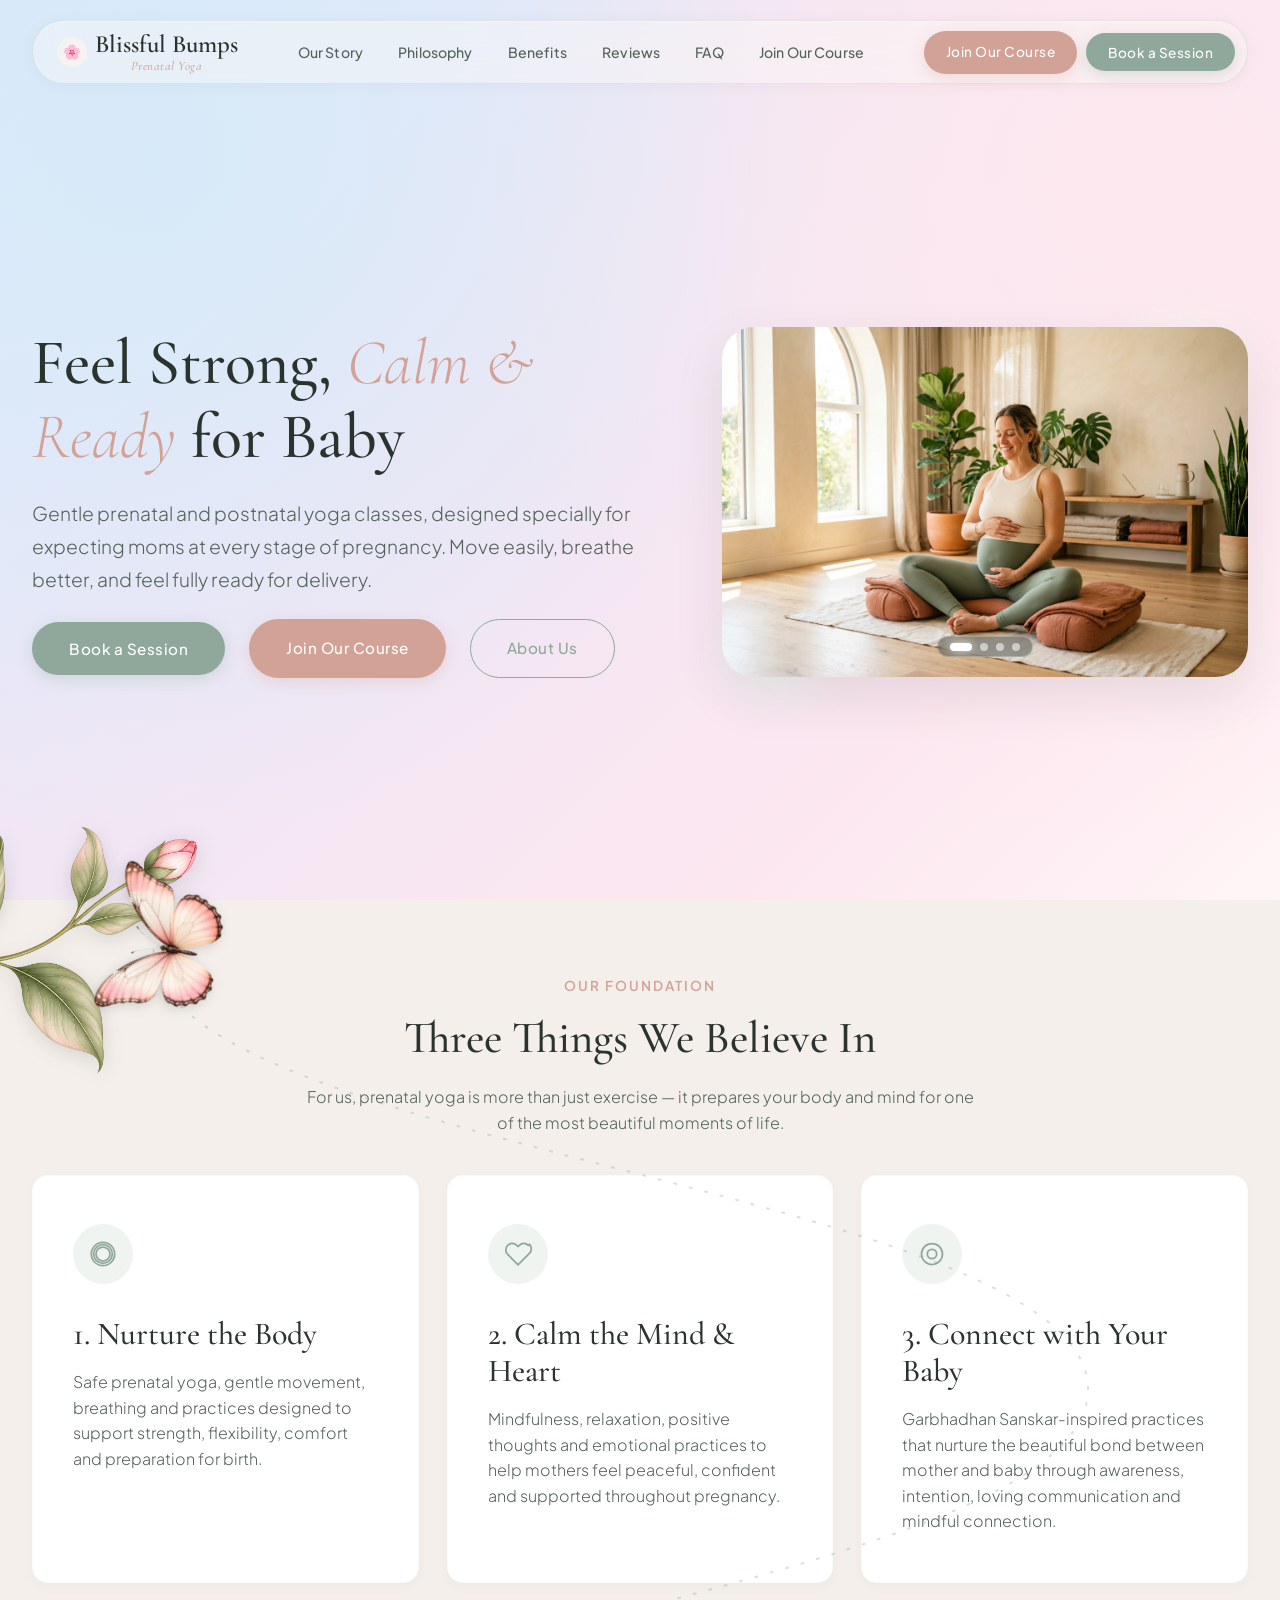
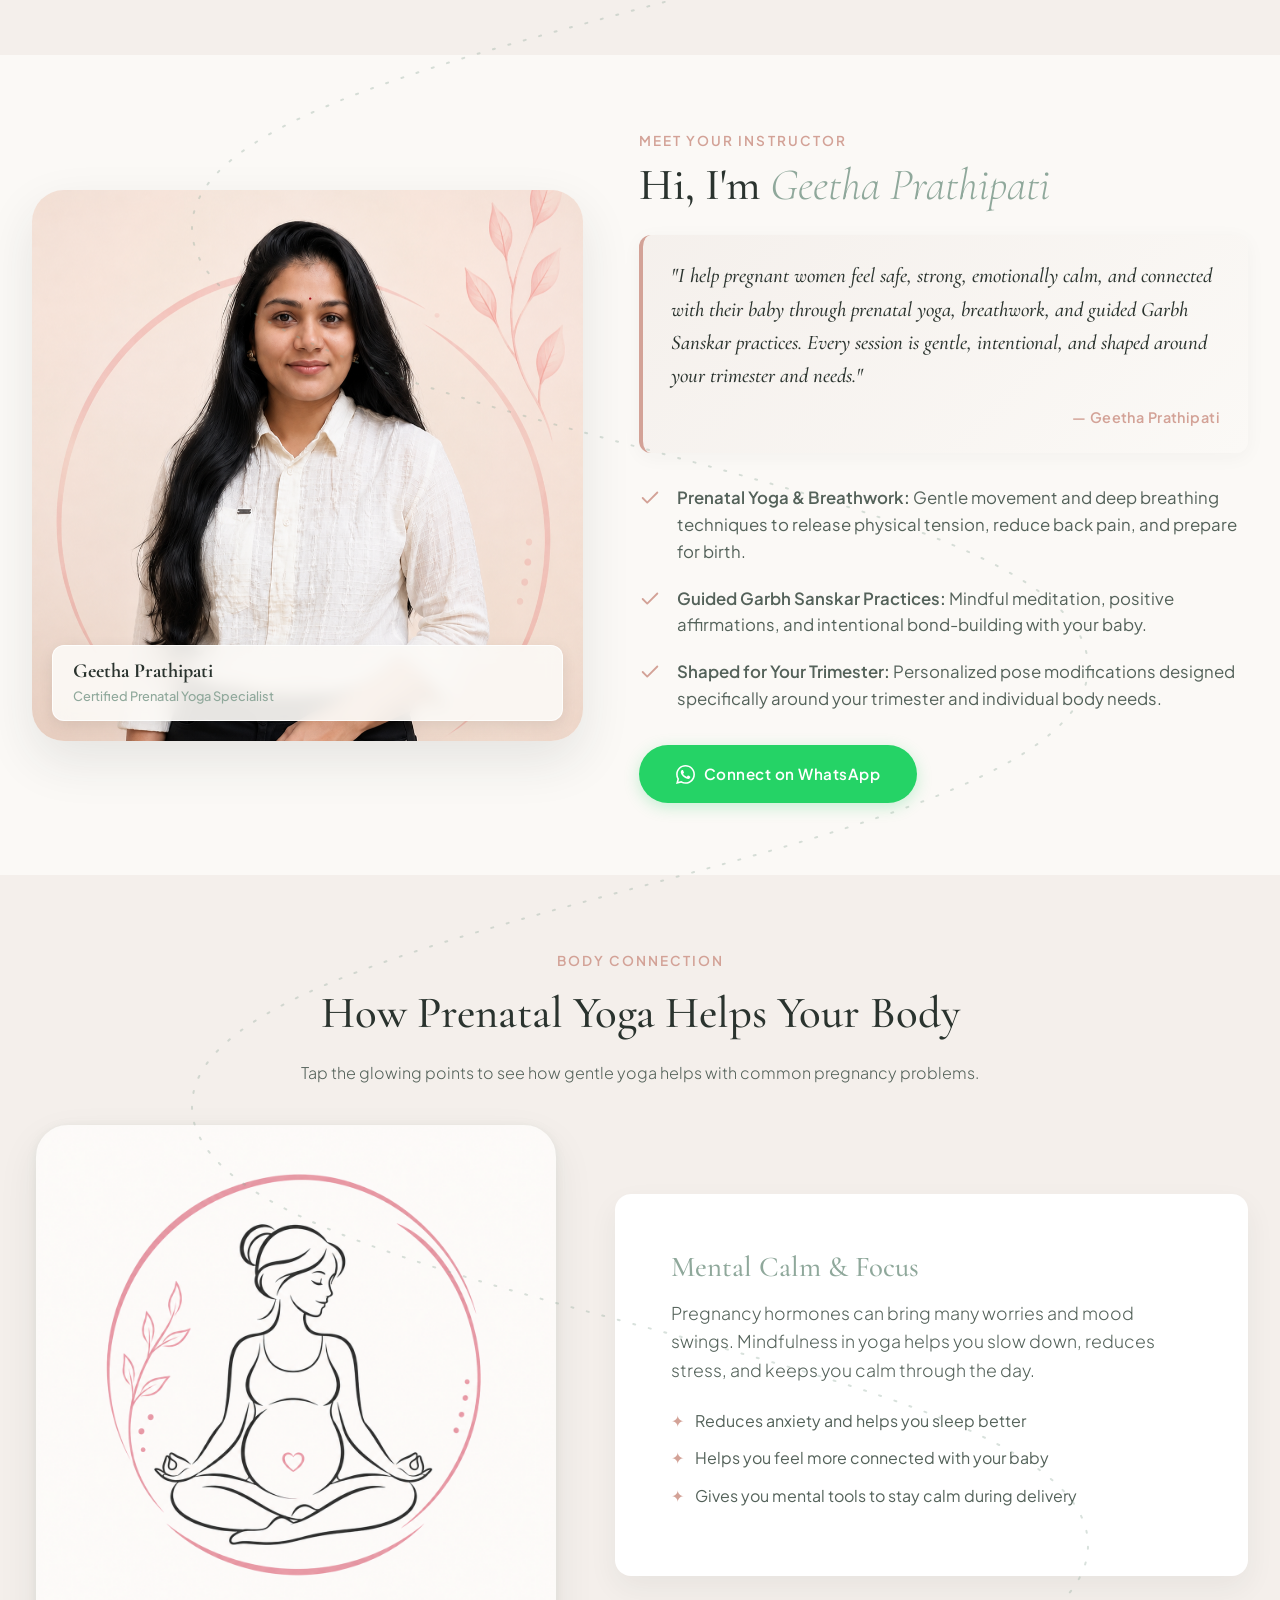
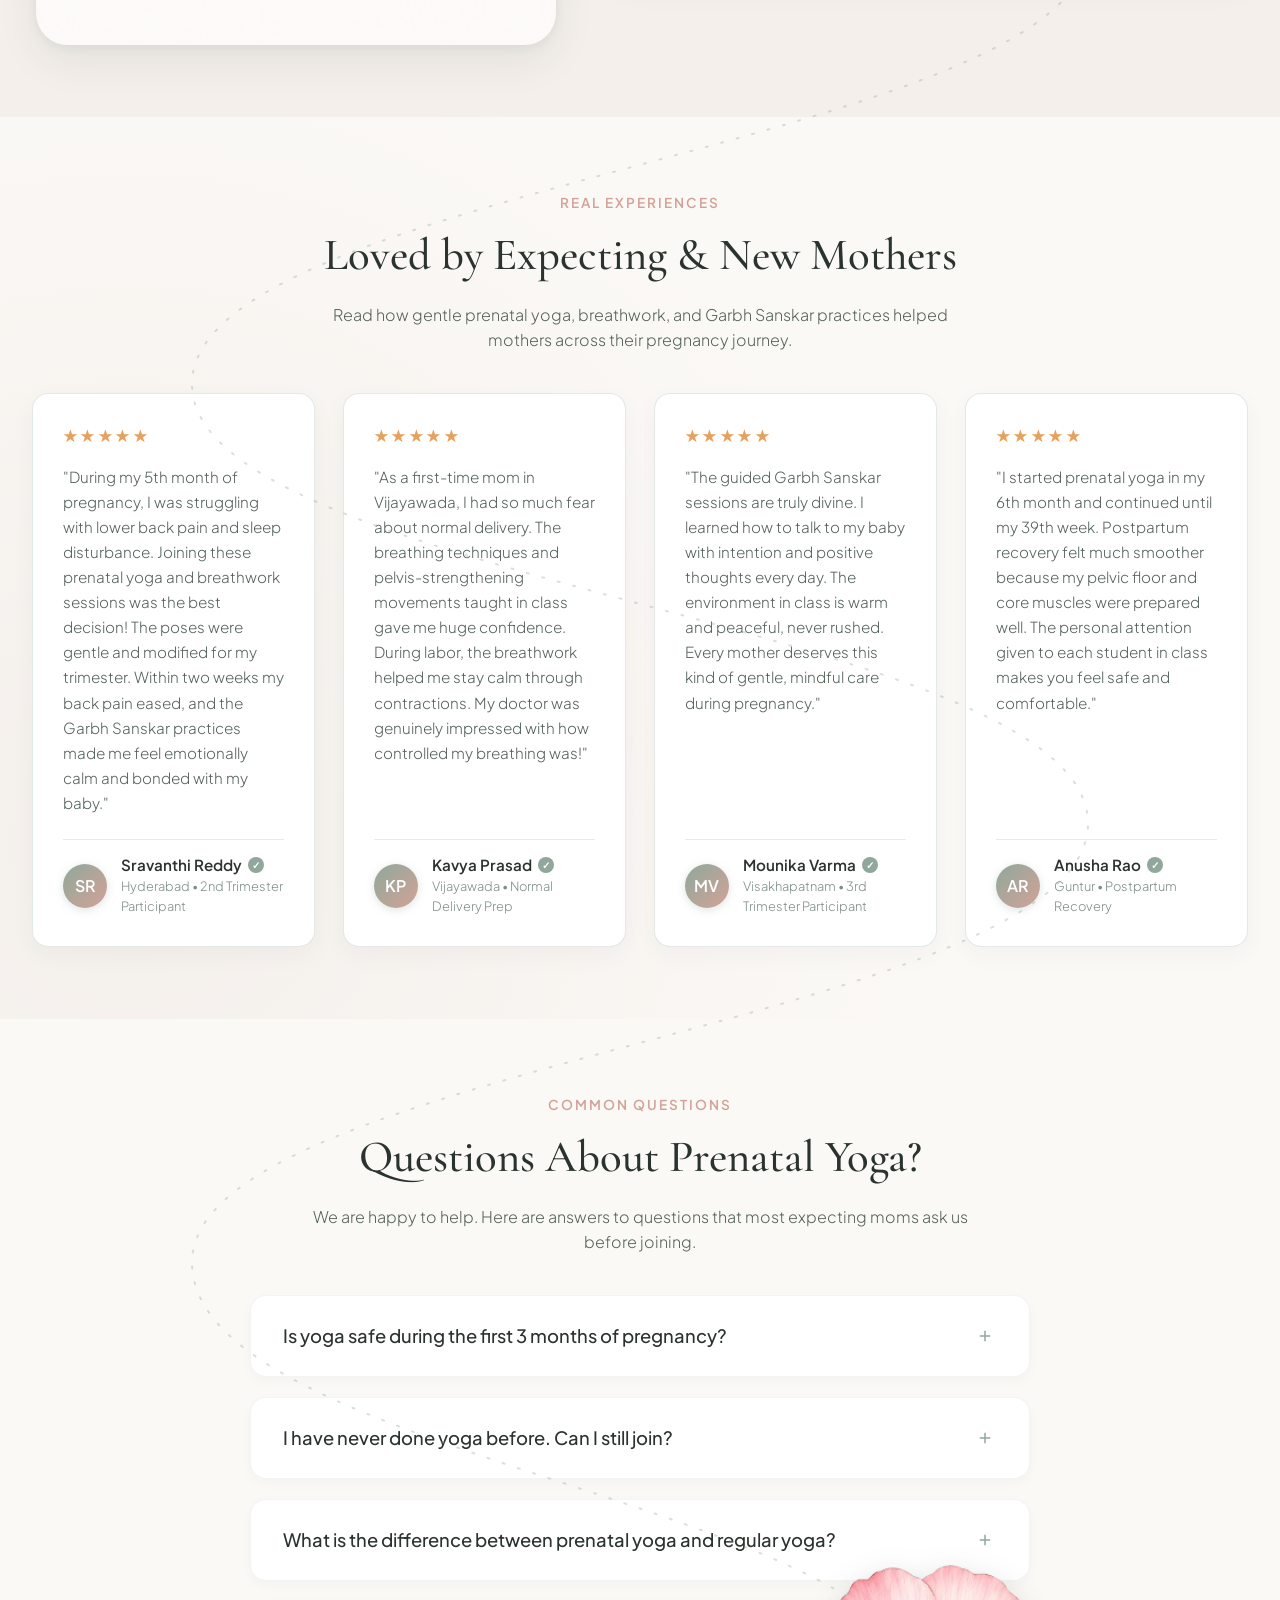
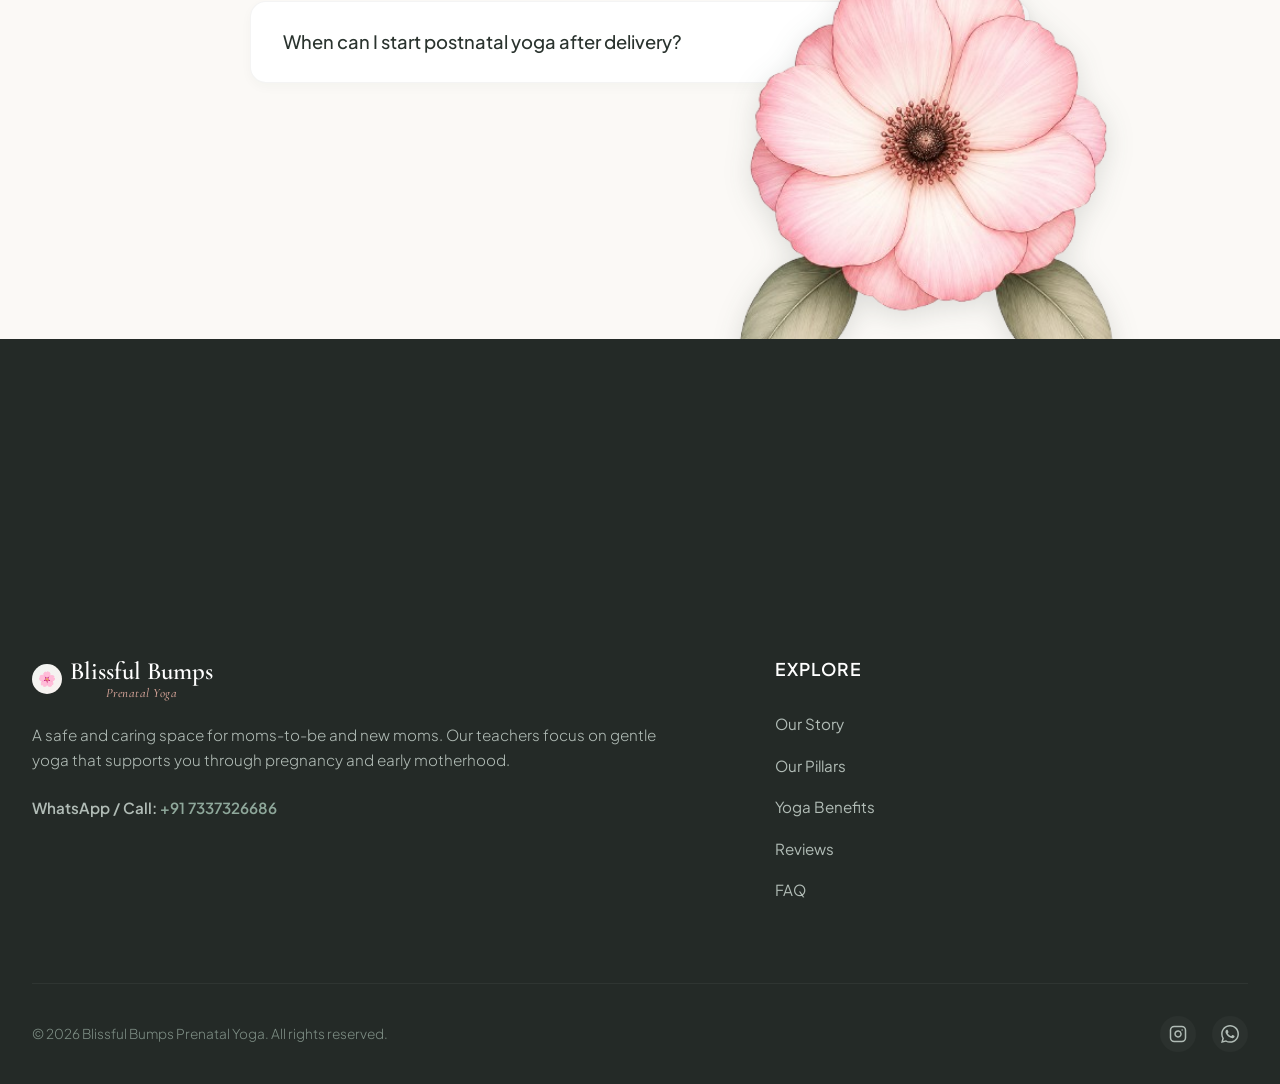
==== commit 8e820ef9: "op" ====
--- a/index.html
+++ b/index.html
@@ -75,6 +75,7 @@
           <li><a href="#about" id="link-about">Our Story</a></li>
           <li><a href="#philosophy" id="link-philosophy">Philosophy</a></li>
           <li><a href="#guide" id="link-guide">Benefits</a></li>
+          <li><a href="#testimonials" id="link-testimonials">Reviews</a></li>
           <li><a href="#faq" id="link-faq">FAQ</a></li>
           <li><a href="https://tagmango.app/3c40c4e946" target="_blank" rel="noopener" id="link-course-nav">Join Our Course</a></li>
           <li class="mobile-only-cta"><a href="https://tagmango.app/3c40c4e946" target="_blank" rel="noopener" class="btn btn-terracotta" id="link-course-mobile">Join Our Course</a></li>
@@ -194,17 +195,25 @@
       <div class="container about-grid">
         <div class="about-visual reveal">
           <div class="about-image-wrapper">
-            <img src="assets/teacher.png" alt="Expectant mother holding her baby bump and meditating peacefully"
+            <img src="assets/teacher.png" alt="Geetha Prathipati - Certified Prenatal Yoga Specialist & Garbh Sanskar Coach"
               id="about-img">
+            <div class="trainer-badge-overlay">
+              <span class="trainer-name">Geetha Prathipati</span>
+              <span class="trainer-title">Certified Prenatal Yoga Specialist</span>
+            </div>
           </div>
         </div>
 
         <div class="about-content reveal" style="transition-delay: 0.2s;">
-          <h2>A Yoga Space Made <span>Just for You</span></h2>
-          <p>At Blissful Bumps, we know pregnancy can feel tiring and stressful at times. That is why our classes are
-            made to move with your body, not against it — so you feel lighter, more comfortable, and more confident.</p>
-          <p>Our prenatal yoga teachers focus on gentle flows that reduce common pregnancy problems like back pain,
-            swelling, and tiredness, while keeping you calm and connected with your baby.</p>
+          <span class="trainer-eyebrow">Meet Your Instructor</span>
+          <h2>Hi, I'm <span>Geetha Prathipati</span></h2>
+          
+          <div class="about-mission-box">
+            <p class="about-quote">
+              "I help pregnant women feel safe, strong, emotionally calm, and connected with their baby through prenatal yoga, breathwork, and guided Garbh Sanskar practices. Every session is gentle, intentional, and shaped around your trimester and needs."
+            </p>
+            <div class="about-quote-signoff">— Geetha Prathipati</div>
+          </div>
 
           <ul class="about-bullets">
             <li>
@@ -212,32 +221,32 @@
                 stroke-linejoin="round">
                 <polyline points="20 6 9 17 4 12" />
               </svg>
-              Small batch classes so every student gets personal attention.
+              <span><strong>Prenatal Yoga & Breathwork:</strong> Gentle movement and deep breathing techniques to release physical tension, reduce back pain, and prepare for birth.</span>
             </li>
             <li>
               <svg viewBox="0 0 24 24" fill="none" stroke="currentColor" stroke-width="2" stroke-linecap="round"
                 stroke-linejoin="round">
                 <polyline points="20 6 9 17 4 12" />
               </svg>
-              Easy pose changes for every trimester — 1st, 2nd, and 3rd.
+              <span><strong>Guided Garbh Sanskar Practices:</strong> Mindful meditation, positive affirmations, and intentional bond-building with your baby.</span>
             </li>
             <li>
               <svg viewBox="0 0 24 24" fill="none" stroke="currentColor" stroke-width="2" stroke-linecap="round"
                 stroke-linejoin="round">
                 <polyline points="20 6 9 17 4 12" />
               </svg>
-              Postnatal classes available from 6 weeks after delivery.
+              <span><strong>Shaped for Your Trimester:</strong> Personalized pose modifications designed specifically around your trimester and individual body needs.</span>
             </li>
           </ul>
 
           <div class="about-ctas">
-            <a href="https://wa.me/917337326686?text=Hi%2C%20I%20would%20like%20to%20know%20more%20about%20Blissful%20Bumps%20Prenatal%20Yoga%20classes."
+            <a href="https://wa.me/917337326686?text=Hi%20Geetha%2C%20I%20would%20like%20to%20know%20more%20about%20Blissful%20Bumps%20Prenatal%20Yoga%20classes."
               target="_blank" rel="noopener" class="btn btn-whatsapp" id="about-wa-btn">
               <svg viewBox="0 0 24 24" width="19" height="19" fill="currentColor">
                 <path
                   d="M.057 24l1.687-6.163c-1.041-1.804-1.588-3.849-1.587-5.946.003-6.556 5.338-11.891 11.893-11.891 3.181.001 6.167 1.24 8.413 3.488 2.245 2.248 3.481 5.236 3.48 8.414-.003 6.557-5.338 11.892-11.893 11.892-1.99-.001-3.951-.5-5.688-1.448l-6.305 1.654zm6.597-3.807c1.676.995 3.276 1.591 5.392 1.592 5.448 0 9.886-4.434 9.889-9.885.002-5.462-4.415-9.89-9.881-9.892-5.452 0-9.887 4.434-9.889 9.884-.001 2.225.651 3.891 1.746 5.634l-.999 3.648 3.742-.981zm11.387-5.464c-.074-.124-.272-.198-.57-.347-.297-.149-1.758-.868-2.031-.967-.272-.099-.47-.149-.669.149-.198.297-.768.967-.941 1.165-.173.198-.347.223-.644.074-.297-.149-1.255-.462-2.39-1.475-.883-.788-1.48-1.761-1.653-2.059-.173-.297-.018-.458.13-.606.134-.133.297-.347.446-.521.151-.172.2-.296.3-.495.099-.198.05-.372-.025-.521-.075-.148-.669-1.611-.916-2.206-.242-.579-.487-.501-.669-.51l-.57-.01c-.198 0-.52.074-.792.372s-1.04 1.016-1.04 2.479 1.065 2.876 1.213 3.074c.149.198 2.095 3.2 5.076 4.487.709.306 1.263.489 1.694.626.712.226 1.36.194 1.872.118.571-.085 1.758-.719 2.006-1.413.248-.695.248-1.29.173-1.414z" />
               </svg>
-              <span>WhatsApp: 7337326686</span>
+              <span>Connect on WhatsApp</span>
             </a>
           </div>
         </div>
@@ -331,7 +340,96 @@
       </div>
     </section>
 
-
+    <!-- REVIEWS & TESTIMONIALS SECTION -->
+    <section class="testimonials" id="testimonials">
+      <div class="container">
+        <div class="section-header reveal">
+          <span>Real Experiences</span>
+          <h2>Loved by Expecting & New Mothers</h2>
+          <p>Read how gentle prenatal yoga, breathwork, and Garbh Sanskar practices helped mothers across their pregnancy journey.</p>
+        </div>
+
+        <div class="reviews-grid">
+          
+          <!-- Review 1 -->
+          <div class="review-card reveal">
+            <div>
+              <div class="review-stars" aria-label="5 out of 5 stars">
+                ★★★★★
+              </div>
+              <p class="review-text">
+                "During my 5th month of pregnancy, I was struggling with lower back pain and sleep disturbance. Joining these prenatal yoga and breathwork sessions was the best decision! The poses were gentle and modified for my trimester. Within two weeks my back pain eased, and the Garbh Sanskar practices made me feel emotionally calm and bonded with my baby."
+              </p>
+            </div>
+            <div class="review-author-box">
+              <div class="author-avatar">SR</div>
+              <div class="author-details">
+                <h4>Sravanthi Reddy <span class="verified-badge" title="Verified Participant">✓</span></h4>
+                <p>Hyderabad • 2nd Trimester Participant</p>
+              </div>
+            </div>
+          </div>
+
+          <!-- Review 2 -->
+          <div class="review-card reveal" style="transition-delay: 0.15s;">
+            <div>
+              <div class="review-stars" aria-label="5 out of 5 stars">
+                ★★★★★
+              </div>
+              <p class="review-text">
+                "As a first-time mom in Vijayawada, I had so much fear about normal delivery. The breathing techniques and pelvis-strengthening movements taught in class gave me huge confidence. During labor, the breathwork helped me stay calm through contractions. My doctor was genuinely impressed with how controlled my breathing was!"
+              </p>
+            </div>
+            <div class="review-author-box">
+              <div class="author-avatar">KP</div>
+              <div class="author-details">
+                <h4>Kavya Prasad <span class="verified-badge" title="Verified Participant">✓</span></h4>
+                <p>Vijayawada • Normal Delivery Prep</p>
+              </div>
+            </div>
+          </div>
+
+          <!-- Review 3 -->
+          <div class="review-card reveal" style="transition-delay: 0.3s;">
+            <div>
+              <div class="review-stars" aria-label="5 out of 5 stars">
+                ★★★★★
+              </div>
+              <p class="review-text">
+                "The guided Garbh Sanskar sessions are truly divine. I learned how to talk to my baby with intention and positive thoughts every day. The environment in class is warm and peaceful, never rushed. Every mother deserves this kind of gentle, mindful care during pregnancy."
+              </p>
+            </div>
+            <div class="review-author-box">
+              <div class="author-avatar">MV</div>
+              <div class="author-details">
+                <h4>Mounika Varma <span class="verified-badge" title="Verified Participant">✓</span></h4>
+                <p>Visakhapatnam • 3rd Trimester Participant</p>
+              </div>
+            </div>
+          </div>
+
+          <!-- Review 4 -->
+          <div class="review-card reveal" style="transition-delay: 0.45s;">
+            <div>
+              <div class="review-stars" aria-label="5 out of 5 stars">
+                ★★★★★
+              </div>
+              <p class="review-text">
+                "I started prenatal yoga in my 6th month and continued until my 39th week. Postpartum recovery felt much smoother because my pelvic floor and core muscles were prepared well. The personal attention given to each student in class makes you feel safe and comfortable."
+              </p>
+            </div>
+            <div class="review-author-box">
+              <div class="author-avatar">AR</div>
+              <div class="author-details">
+                <h4>Anusha Rao <span class="verified-badge" title="Verified Participant">✓</span></h4>
+                <p>Guntur • Postpartum Recovery</p>
+              </div>
+            </div>
+          </div>
+
+        </div>
+      </div>
+    </section>
 
     <!-- FAQ ACCORDION -->
     <section class="faq" id="faq">
@@ -455,6 +553,7 @@
           <li><a href="#about">Our Story</a></li>
           <li><a href="#philosophy">Our Pillars</a></li>
           <li><a href="#guide">Yoga Benefits</a></li>
+          <li><a href="#testimonials">Reviews</a></li>
           <li><a href="#faq">FAQ</a></li>
         </ul>
       </div>
--- a/styles.css
+++ b/styles.css
@@ -1055,8 +1055,79 @@
   color: var(--primary-sage);
 }
 
+.trainer-eyebrow {
+  display: inline-block;
+  font-family: var(--font-sans);
+  font-size: 0.85rem;
+  font-weight: 600;
+  letter-spacing: 0.15em;
+  text-transform: uppercase;
+  color: var(--accent-terracotta);
+  margin-bottom: 0.5rem;
+}
+
 .about-content p {
   margin-bottom: 1.5rem;
+}
+
+.about-mission-box {
+  background: linear-gradient(135deg, rgba(244, 239, 235, 0.9) 0%, rgba(251, 249, 246, 0.95) 100%);
+  border-left: 4px solid var(--accent-terracotta);
+  border-radius: 12px;
+  padding: 1.5rem 1.75rem;
+  margin: 1.5rem 0 1.75rem 0;
+  box-shadow: 0 4px 20px rgba(42, 51, 46, 0.04);
+  position: relative;
+}
+
+.about-quote {
+  font-family: 'Cormorant Garamond', serif;
+  font-size: 1.3rem;
+  line-height: 1.6;
+  font-weight: 500;
+  color: var(--text-dark);
+  font-style: italic;
+  margin: 0 !important;
+}
+
+.about-quote-signoff {
+  font-family: var(--font-sans);
+  font-size: 0.9rem;
+  font-weight: 600;
+  color: var(--accent-terracotta);
+  text-align: right;
+  margin-top: 0.85rem;
+  letter-spacing: 0.03em;
+}
+
+.trainer-badge-overlay {
+  position: absolute;
+  bottom: 1.25rem;
+  left: 1.25rem;
+  right: 1.25rem;
+  background: rgba(251, 249, 246, 0.92);
+  backdrop-filter: blur(8px);
+  padding: 0.85rem 1.25rem;
+  border-radius: 12px;
+  border: 1px solid rgba(255, 255, 255, 0.8);
+  box-shadow: 0 4px 15px rgba(0, 0, 0, 0.08);
+  display: flex;
+  flex-direction: column;
+}
+
+.trainer-badge-overlay .trainer-name {
+  font-family: var(--font-serif);
+  font-size: 1.25rem;
+  font-weight: 700;
+  color: var(--text-dark);
+  line-height: 1.2;
+}
+
+.trainer-badge-overlay .trainer-title {
+  font-size: 0.8rem;
+  font-weight: 500;
+  color: var(--primary-sage);
+  margin-top: 0.15rem;
 }
 
 .about-bullets {
@@ -1518,6 +1589,102 @@
   background-color: var(--accent-terracotta);
   width: 24px;
   border-radius: var(--border-radius-full);
+}
+
+/* --- Reviews Grid Layout --- */
+.reviews-grid {
+  display: grid;
+  grid-template-columns: repeat(auto-fit, minmax(270px, 1fr));
+  gap: 1.75rem;
+  margin-top: 2.5rem;
+}
+
+.review-card {
+  background: var(--white);
+  border: 1px solid rgba(143, 168, 155, 0.25);
+  border-radius: 16px;
+  padding: 1.85rem;
+  box-shadow: 0 8px 25px rgba(42, 51, 46, 0.04);
+  display: flex;
+  flex-direction: column;
+  justify-content: space-between;
+  transition: transform 0.3s ease, box-shadow 0.3s ease, border-color 0.3s ease;
+  position: relative;
+}
+
+.review-card:hover {
+  transform: translateY(-4px);
+  box-shadow: 0 14px 35px rgba(42, 51, 46, 0.08);
+  border-color: var(--primary-sage);
+}
+
+.review-stars {
+  color: #E6A15C;
+  font-size: 1.05rem;
+  letter-spacing: 0.15em;
+  margin-bottom: 0.85rem;
+}
+
+.review-text {
+  font-family: var(--font-sans);
+  font-size: 0.95rem;
+  line-height: 1.65;
+  color: var(--text-medium);
+  margin-bottom: 1.5rem;
+  font-style: normal;
+}
+
+.review-author-box {
+  display: flex;
+  align-items: center;
+  gap: 0.9rem;
+  padding-top: 1rem;
+  border-top: 1px solid rgba(234, 227, 220, 0.8);
+}
+
+.author-avatar {
+  width: 44px;
+  height: 44px;
+  border-radius: 50%;
+  background: linear-gradient(135deg, var(--primary-sage) 0%, var(--accent-terracotta) 100%);
+  color: white;
+  display: grid;
+  place-items: center;
+  font-weight: 600;
+  font-size: 1rem;
+  font-family: var(--font-sans);
+  flex-shrink: 0;
+  box-shadow: 0 2px 8px rgba(143, 168, 155, 0.3);
+}
+
+.author-details h4 {
+  font-family: var(--font-sans);
+  font-size: 0.95rem;
+  font-weight: 600;
+  color: var(--text-dark);
+  margin-bottom: 0.15rem;
+  display: flex;
+  align-items: center;
+  gap: 0.35rem;
+}
+
+.verified-badge {
+  display: inline-flex;
+  align-items: center;
+  justify-content: center;
+  width: 16px;
+  height: 16px;
+  background-color: var(--primary-sage);
+  color: white;
+  border-radius: 50%;
+  font-size: 0.65rem;
+  font-weight: bold;
+}
+
+.author-details p {
+  font-size: 0.8rem;
+  color: var(--text-light);
+  margin: 0;
 }
 
 /* --- FAQ Accordion --- */
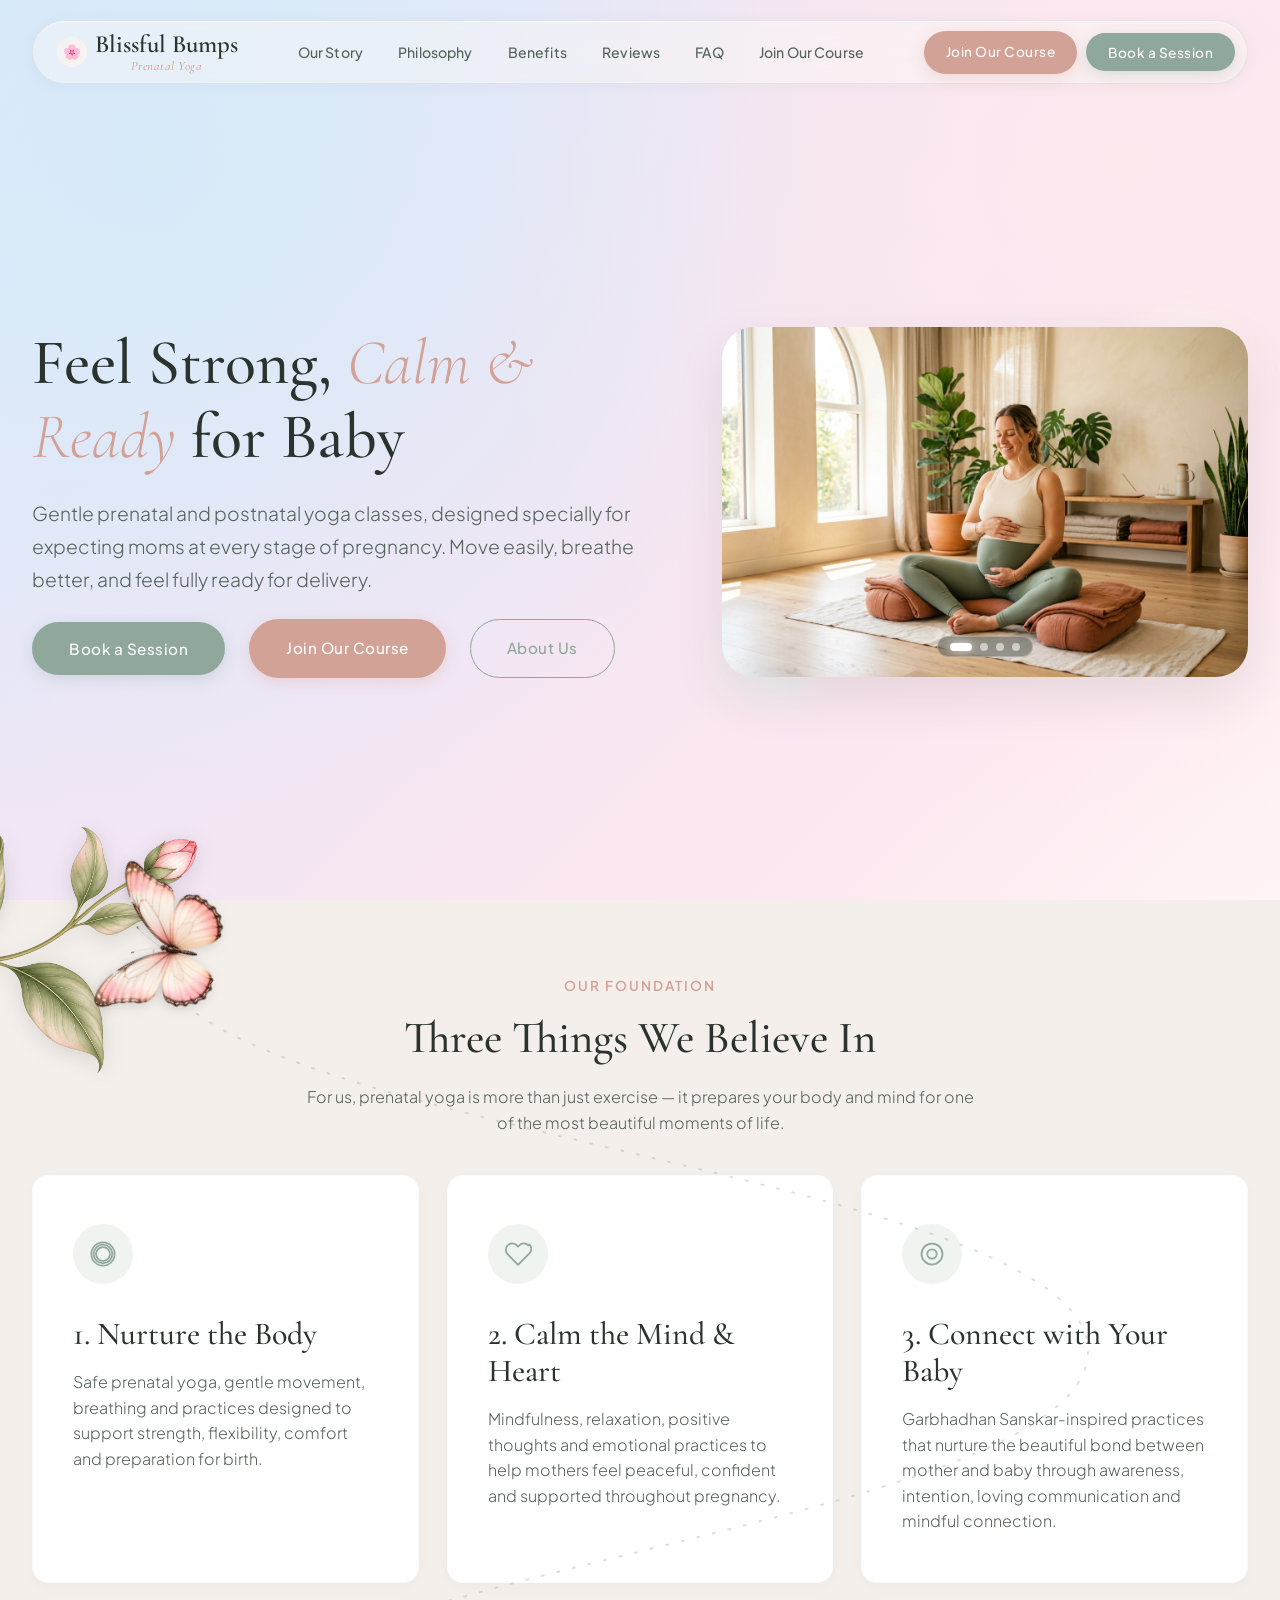
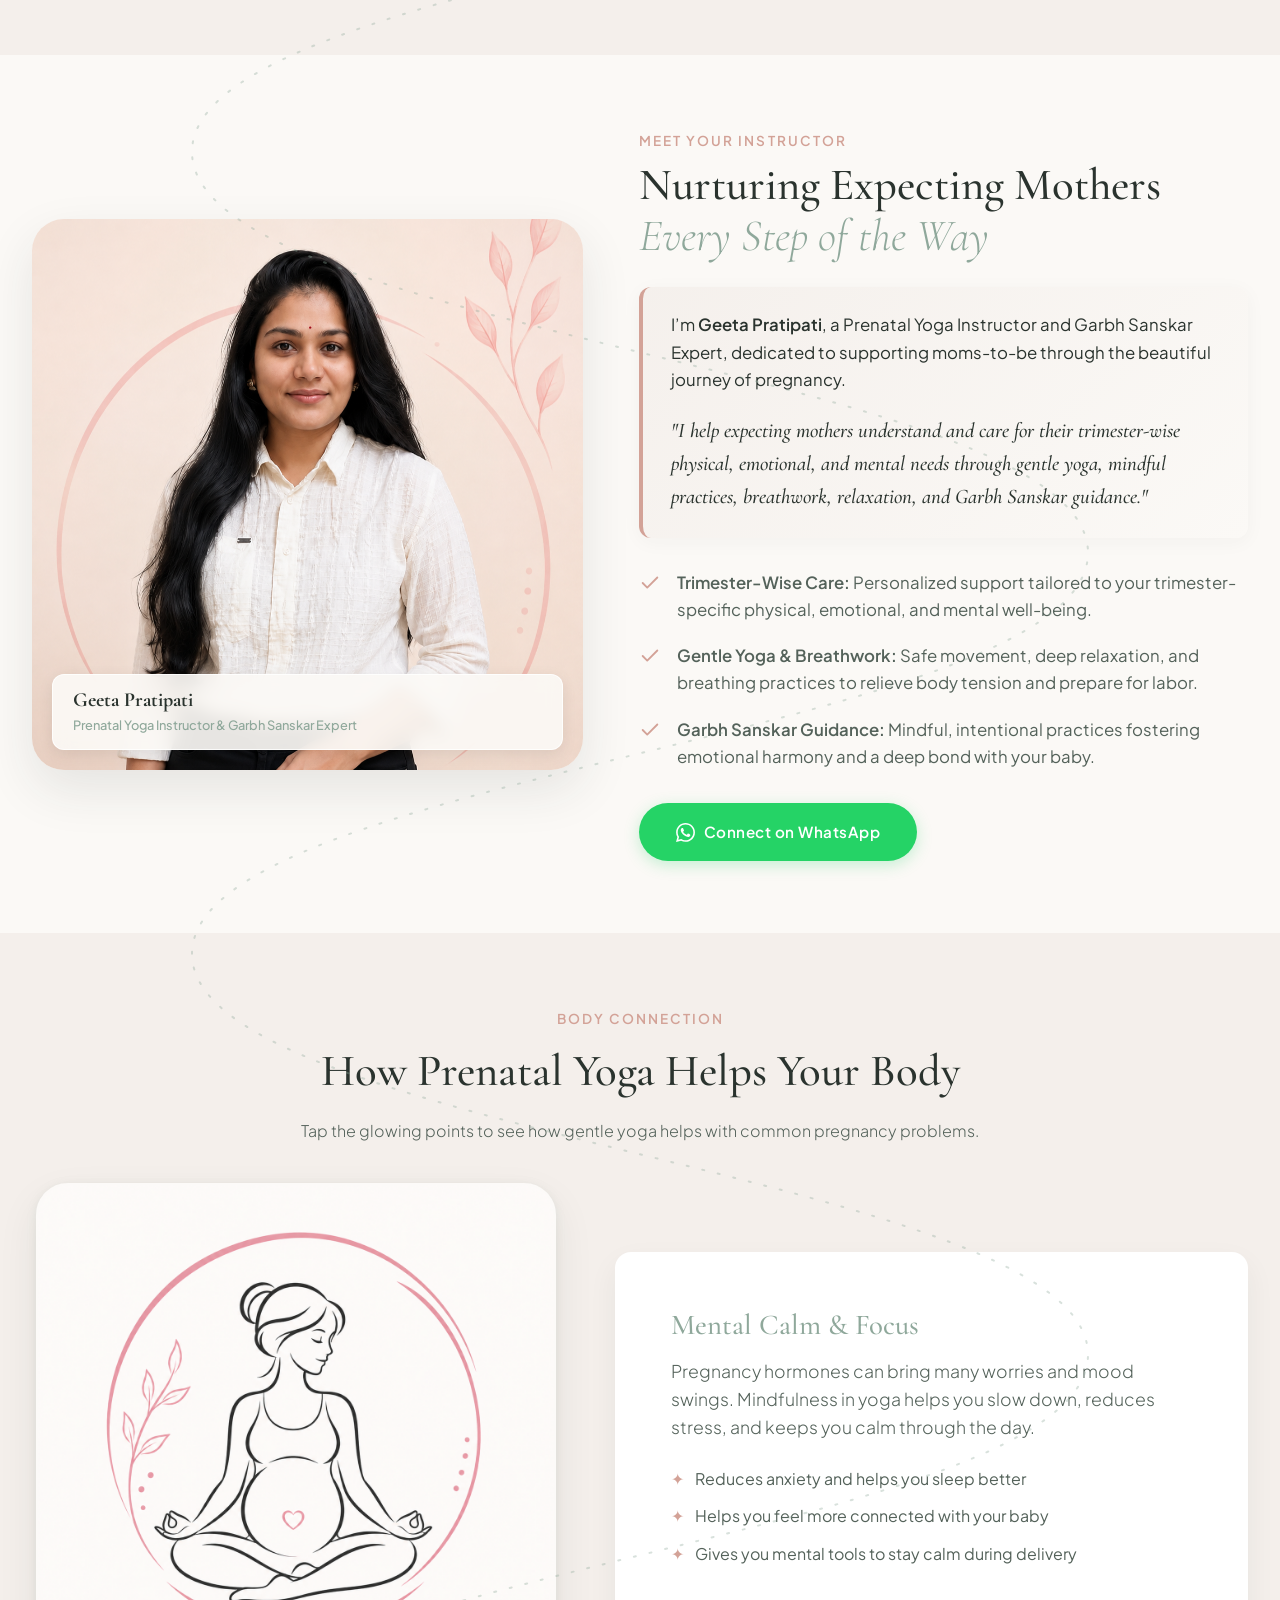
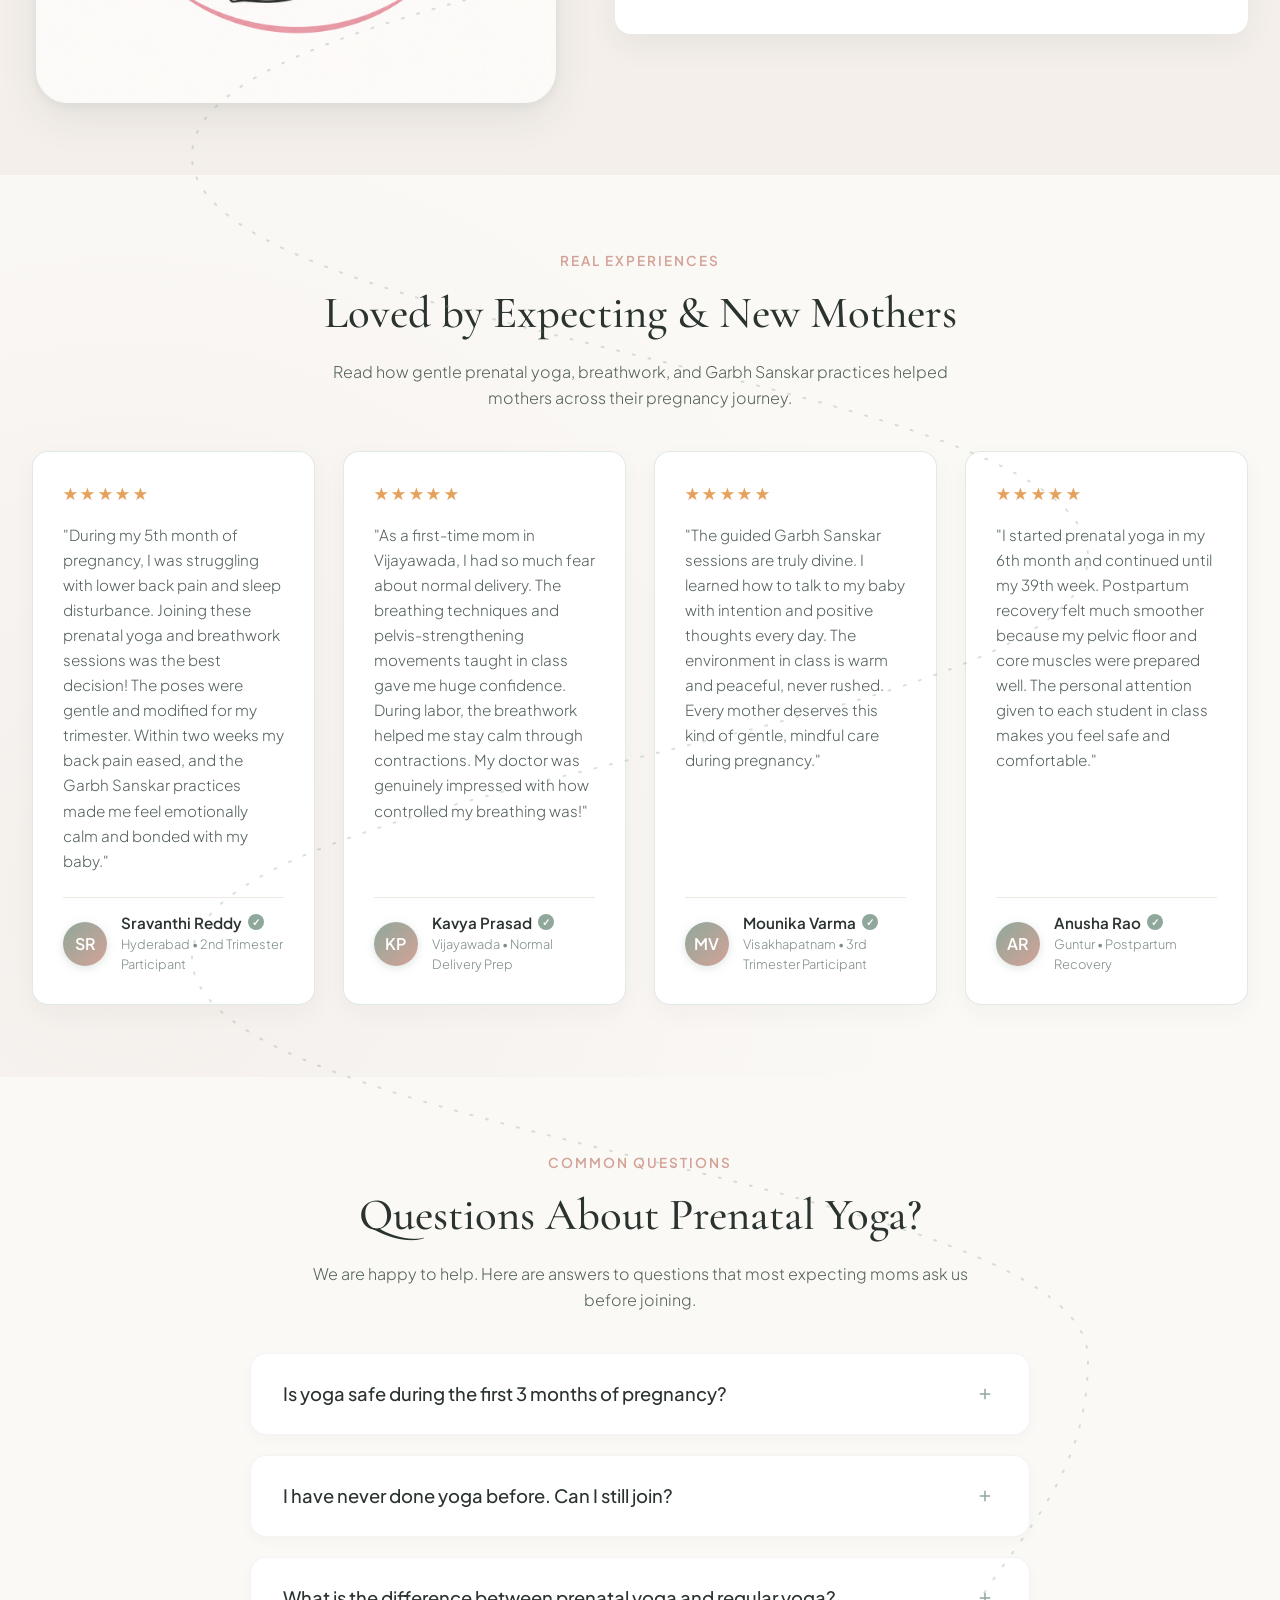
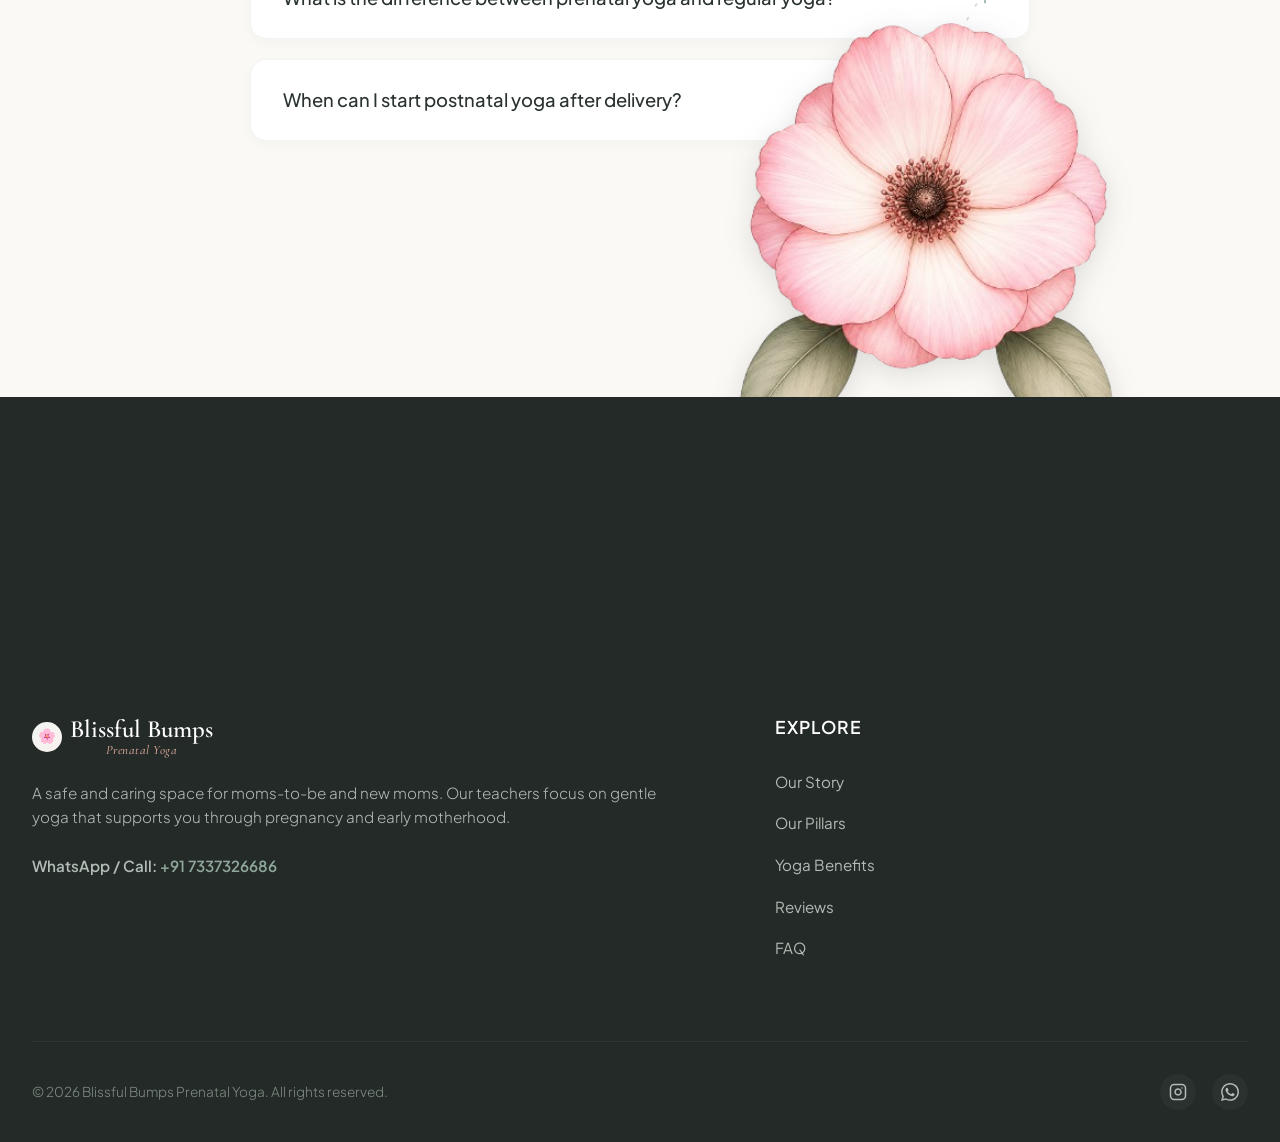
==== commit f6498071: "op" ====
--- a/index.html
+++ b/index.html
@@ -195,24 +195,26 @@
       <div class="container about-grid">
         <div class="about-visual reveal">
           <div class="about-image-wrapper">
-            <img src="assets/teacher.png" alt="Geetha Prathipati - Certified Prenatal Yoga Specialist & Garbh Sanskar Coach"
+            <img src="assets/teacher.png" alt="Geeta Pratipati - Prenatal Yoga Instructor & Garbh Sanskar Expert"
               id="about-img">
             <div class="trainer-badge-overlay">
-              <span class="trainer-name">Geetha Prathipati</span>
-              <span class="trainer-title">Certified Prenatal Yoga Specialist</span>
+              <span class="trainer-name">Geeta Pratipati</span>
+              <span class="trainer-title">Prenatal Yoga Instructor & Garbh Sanskar Expert</span>
             </div>
           </div>
         </div>
 
         <div class="about-content reveal" style="transition-delay: 0.2s;">
           <span class="trainer-eyebrow">Meet Your Instructor</span>
-          <h2>Hi, I'm <span>Geetha Prathipati</span></h2>
+          <h2>Nurturing Expecting Mothers <span>Every Step of the Way</span></h2>
           
           <div class="about-mission-box">
+            <p class="about-lead-intro">
+              I’m <strong>Geeta Pratipati</strong>, a Prenatal Yoga Instructor and Garbh Sanskar Expert, dedicated to supporting moms-to-be through the beautiful journey of pregnancy.
+            </p>
             <p class="about-quote">
-              "I help pregnant women feel safe, strong, emotionally calm, and connected with their baby through prenatal yoga, breathwork, and guided Garbh Sanskar practices. Every session is gentle, intentional, and shaped around your trimester and needs."
+              "I help expecting mothers understand and care for their trimester-wise physical, emotional, and mental needs through gentle yoga, mindful practices, breathwork, relaxation, and Garbh Sanskar guidance."
             </p>
-            <div class="about-quote-signoff">— Geetha Prathipati</div>
           </div>
 
           <ul class="about-bullets">
@@ -221,26 +223,26 @@
                 stroke-linejoin="round">
                 <polyline points="20 6 9 17 4 12" />
               </svg>
-              <span><strong>Prenatal Yoga & Breathwork:</strong> Gentle movement and deep breathing techniques to release physical tension, reduce back pain, and prepare for birth.</span>
+              <span><strong>Trimester-Wise Care:</strong> Personalized support tailored to your trimester-specific physical, emotional, and mental well-being.</span>
             </li>
             <li>
               <svg viewBox="0 0 24 24" fill="none" stroke="currentColor" stroke-width="2" stroke-linecap="round"
                 stroke-linejoin="round">
                 <polyline points="20 6 9 17 4 12" />
               </svg>
-              <span><strong>Guided Garbh Sanskar Practices:</strong> Mindful meditation, positive affirmations, and intentional bond-building with your baby.</span>
+              <span><strong>Gentle Yoga & Breathwork:</strong> Safe movement, deep relaxation, and breathing practices to relieve body tension and prepare for labor.</span>
             </li>
             <li>
               <svg viewBox="0 0 24 24" fill="none" stroke="currentColor" stroke-width="2" stroke-linecap="round"
                 stroke-linejoin="round">
                 <polyline points="20 6 9 17 4 12" />
               </svg>
-              <span><strong>Shaped for Your Trimester:</strong> Personalized pose modifications designed specifically around your trimester and individual body needs.</span>
+              <span><strong>Garbh Sanskar Guidance:</strong> Mindful, intentional practices fostering emotional harmony and a deep bond with your baby.</span>
             </li>
           </ul>
 
           <div class="about-ctas">
-            <a href="https://wa.me/917337326686?text=Hi%20Geetha%2C%20I%20would%20like%20to%20know%20more%20about%20Blissful%20Bumps%20Prenatal%20Yoga%20classes."
+            <a href="https://wa.me/917337326686?text=Hi%20Geeta%2C%20I%20would%20like%20to%20know%20more%20about%20Blissful%20Bumps%20Prenatal%20Yoga%20classes."
               target="_blank" rel="noopener" class="btn btn-whatsapp" id="about-wa-btn">
               <svg viewBox="0 0 24 24" width="19" height="19" fill="currentColor">
                 <path
--- a/styles.css
+++ b/styles.css
@@ -1078,6 +1078,15 @@
   margin: 1.5rem 0 1.75rem 0;
   box-shadow: 0 4px 20px rgba(42, 51, 46, 0.04);
   position: relative;
+}
+
+.about-lead-intro {
+  font-family: var(--font-sans);
+  font-size: 1.05rem;
+  line-height: 1.65;
+  color: var(--text-dark);
+  margin-bottom: 1.25rem !important;
+  font-weight: 400;
 }
 
 .about-quote {
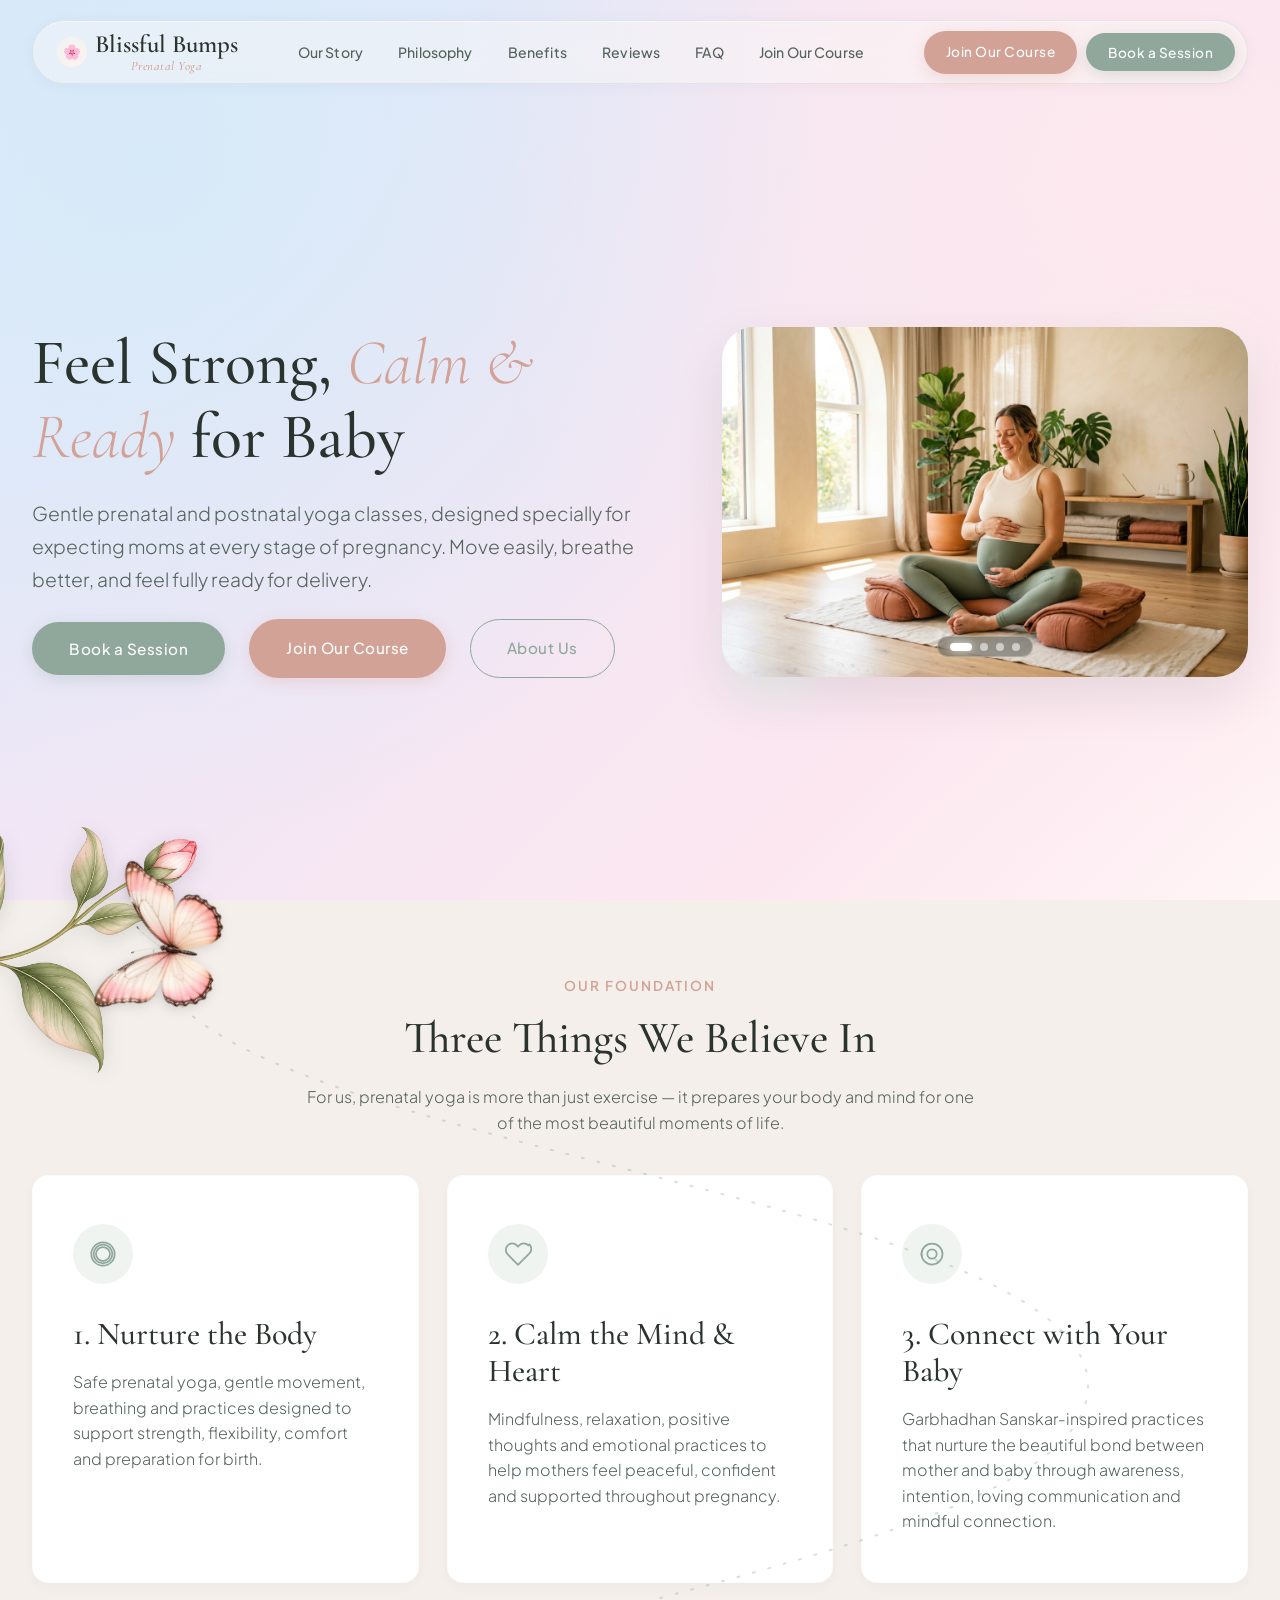
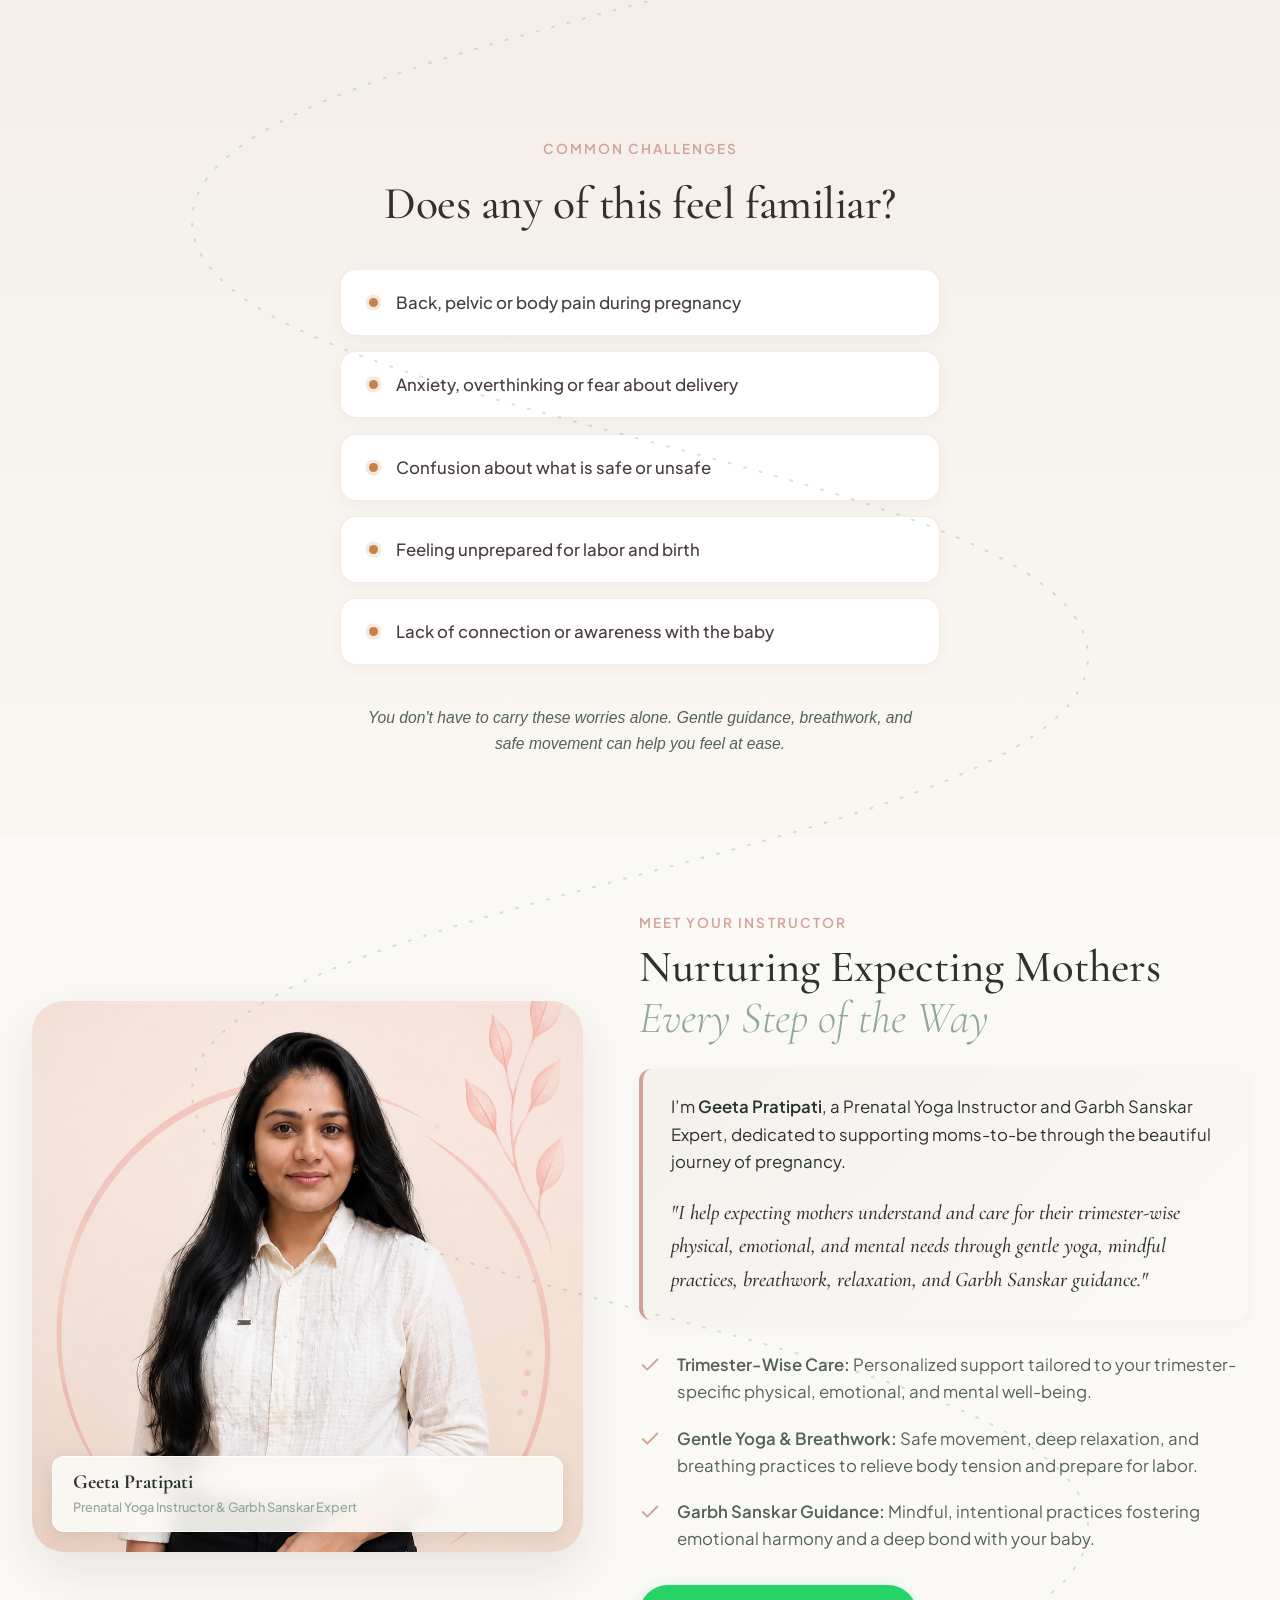
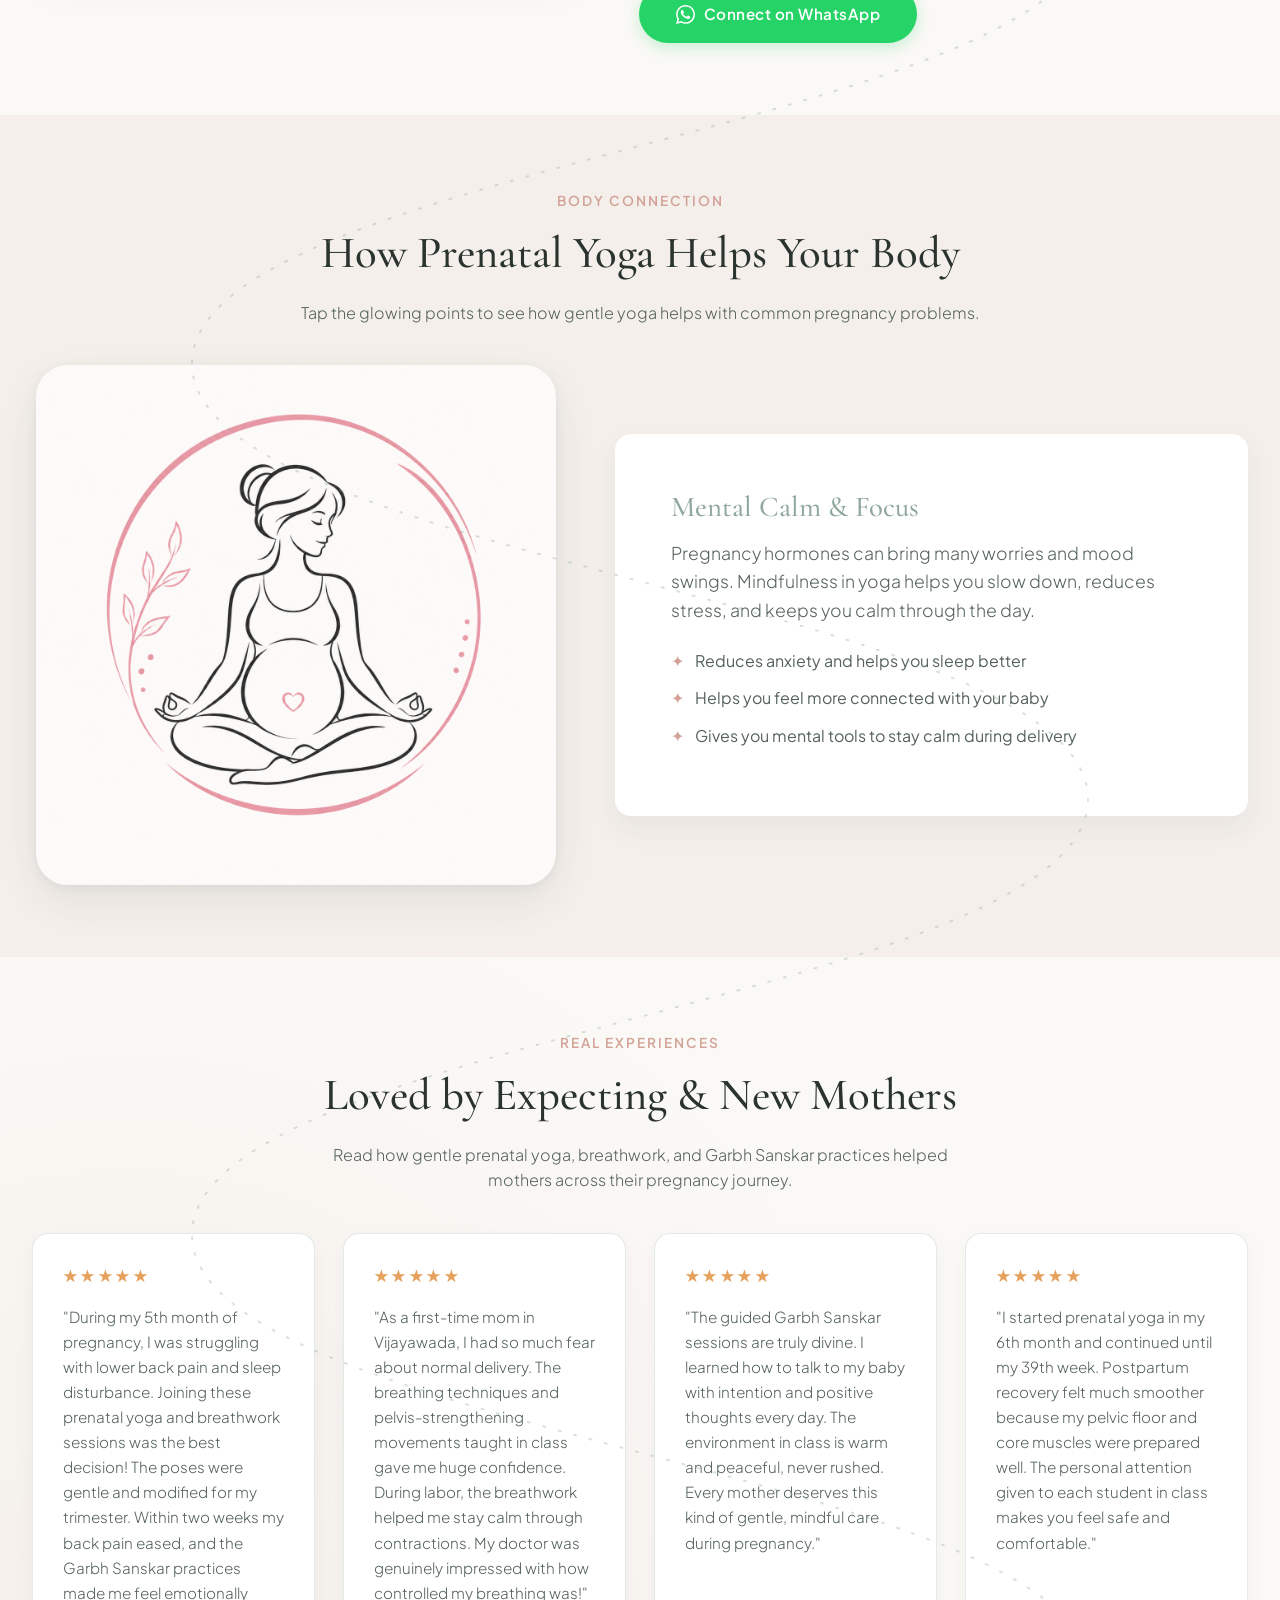
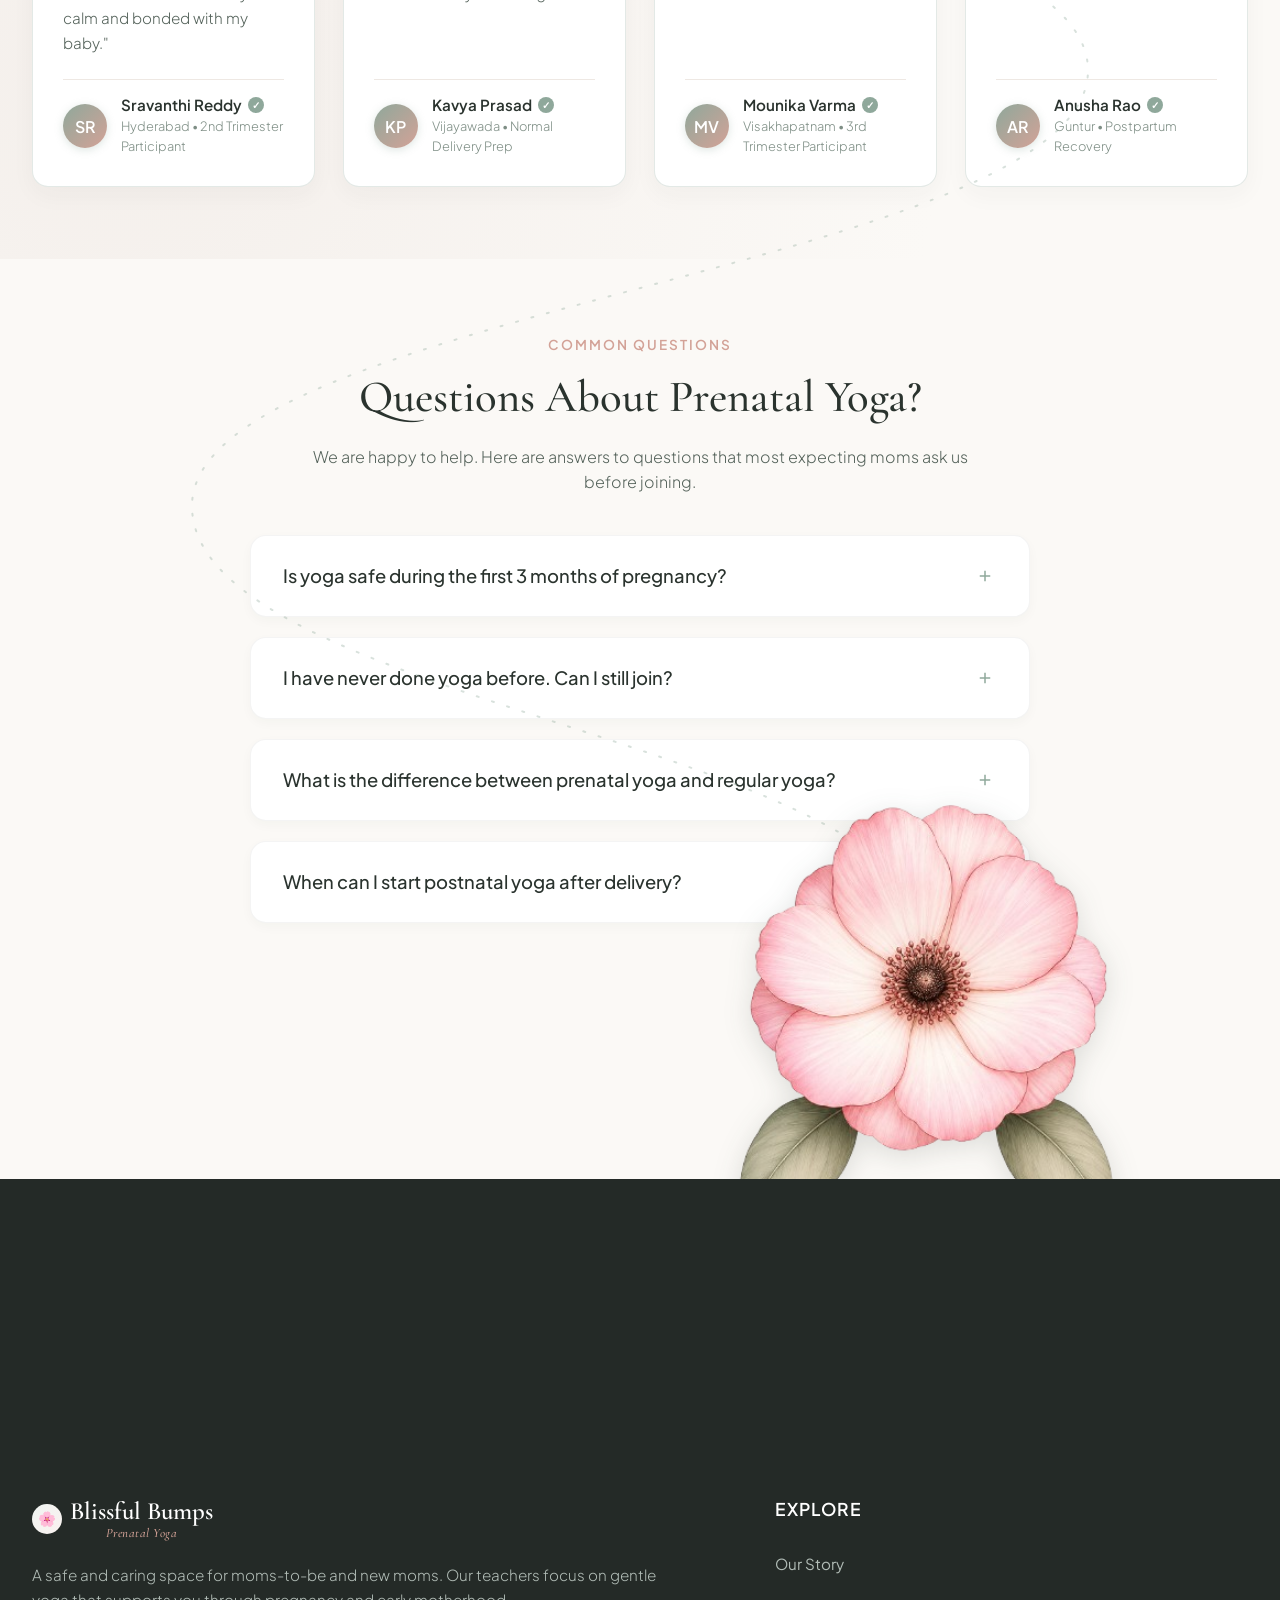
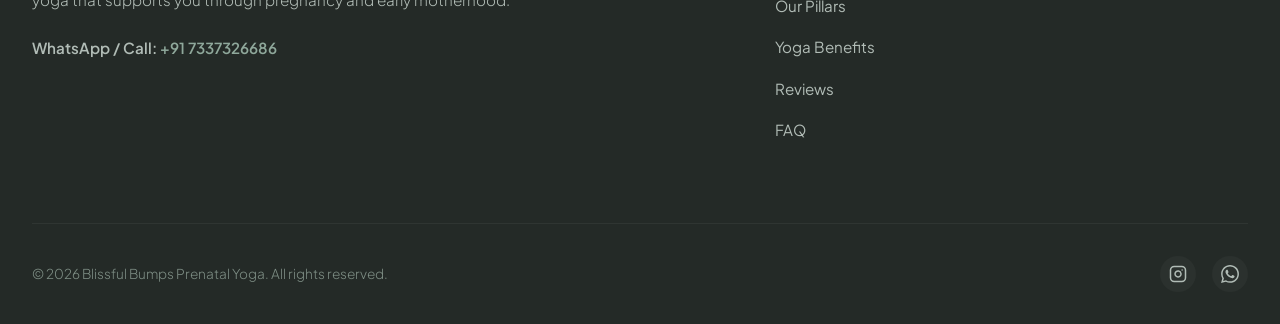
==== commit db3db5ac: "op" ====
--- a/index.html
+++ b/index.html
@@ -186,6 +186,52 @@
             <h3>3. Connect with Your Baby</h3>
             <p>Garbhadhan Sanskar-inspired practices that nurture the beautiful bond between mother and baby through awareness, intention, loving communication and mindful connection.</p>
           </div>
+        </div>
+      </div>
+    </section>
+
+    <!-- COMMON CONCERNS / "DOES ANY OF THIS FEEL FAMILIAR?" -->
+    <section class="common-problems" id="challenges">
+      <div class="container">
+        <div class="section-header reveal">
+          <span>Common Challenges</span>
+          <h2>Does any of this feel familiar?</h2>
+        </div>
+
+        <div class="familiar-cards-list">
+          <!-- Item 1 -->
+          <div class="familiar-card reveal">
+            <span class="familiar-dot" aria-hidden="true"></span>
+            <p>Back, pelvic or body pain during pregnancy</p>
+          </div>
+
+          <!-- Item 2 -->
+          <div class="familiar-card reveal" style="transition-delay: 0.1s;">
+            <span class="familiar-dot" aria-hidden="true"></span>
+            <p>Anxiety, overthinking or fear about delivery</p>
+          </div>
+
+          <!-- Item 3 -->
+          <div class="familiar-card reveal" style="transition-delay: 0.15s;">
+            <span class="familiar-dot" aria-hidden="true"></span>
+            <p>Confusion about what is safe or unsafe</p>
+          </div>
+
+          <!-- Item 4 -->
+          <div class="familiar-card reveal" style="transition-delay: 0.2s;">
+            <span class="familiar-dot" aria-hidden="true"></span>
+            <p>Feeling unprepared for labor and birth</p>
+          </div>
+
+          <!-- Item 5 -->
+          <div class="familiar-card reveal" style="transition-delay: 0.25s;">
+            <span class="familiar-dot" aria-hidden="true"></span>
+            <p>Lack of connection or awareness with the baby</p>
+          </div>
+        </div>
+
+        <div class="familiar-footer reveal" style="transition-delay: 0.3s;">
+          <p class="familiar-footer-text">You don't have to carry these worries alone. Gentle guidance, breathwork, and safe movement can help you feel at ease.</p>
         </div>
       </div>
     </section>
--- a/styles.css
+++ b/styles.css
@@ -1016,6 +1016,89 @@
 .pillar-card p {
   font-size: 1rem;
   line-height: 1.6;
+}
+
+/* --- Common Concerns / "Does any of this feel familiar?" --- */
+.common-problems {
+  background: linear-gradient(180deg, var(--bg-secondary) 0%, #FAF7F2 100%);
+  padding: 5rem 1.5rem;
+}
+
+.common-problems .section-header {
+  margin-bottom: 2.25rem;
+}
+
+.common-problems .section-header h2 {
+  font-family: var(--font-serif);
+  font-size: clamp(2.1rem, 4.5vw, 2.85rem);
+  font-weight: 500;
+  color: #382E2B;
+  letter-spacing: -0.01em;
+  line-height: 1.25;
+  margin-bottom: 0;
+}
+
+.familiar-cards-list {
+  max-width: 600px;
+  margin: 0 auto;
+  display: flex;
+  flex-direction: column;
+  gap: 0.95rem;
+}
+
+.familiar-card {
+  background: #FFFFFF;
+  border-radius: 16px;
+  padding: 1.25rem 1.75rem;
+  display: flex;
+  align-items: center;
+  gap: 1.15rem;
+  border: 1px solid rgba(211, 162, 151, 0.24);
+  box-shadow: 0 4px 16px rgba(74, 52, 45, 0.04);
+  transition: transform 0.3s cubic-bezier(0.25, 1, 0.5, 1), box-shadow 0.3s cubic-bezier(0.25, 1, 0.5, 1), border-color 0.3s ease;
+}
+
+.familiar-card:hover {
+  transform: translateY(-3px);
+  box-shadow: 0 8px 22px rgba(74, 52, 45, 0.08);
+  border-color: rgba(211, 162, 151, 0.5);
+}
+
+.familiar-dot {
+  width: 9px;
+  height: 9px;
+  border-radius: 50%;
+  background-color: #C5824C;
+  flex-shrink: 0;
+  box-shadow: 0 0 0 3.5px rgba(197, 130, 76, 0.18);
+  transition: transform 0.3s ease, background-color 0.3s ease;
+}
+
+.familiar-card:hover .familiar-dot {
+  transform: scale(1.2);
+  background-color: #B56F37;
+}
+
+.familiar-card p {
+  font-family: var(--font-sans);
+  font-size: 1.05rem;
+  font-weight: 500;
+  color: #4A3E3D;
+  line-height: 1.5;
+  margin: 0;
+}
+
+.familiar-footer {
+  text-align: center;
+  max-width: 560px;
+  margin: 2.5rem auto 0 auto;
+}
+
+.familiar-footer-text {
+  font-size: 0.98rem;
+  color: var(--text-medium);
+  line-height: 1.65;
+  font-style: italic;
 }
 
 /* --- About Section --- */
@@ -2347,6 +2430,21 @@
     margin-bottom: 1rem;
   }
 
+  .common-problems {
+    padding: 3.5rem 1.25rem;
+  }
+
+  .familiar-card {
+    padding: 1.1rem 1.25rem;
+    gap: 0.95rem;
+    border-radius: 14px;
+  }
+
+  .familiar-card p {
+    font-size: 0.95rem;
+    line-height: 1.45;
+  }
+
   .about-grid {
     gap: 2rem;
   }
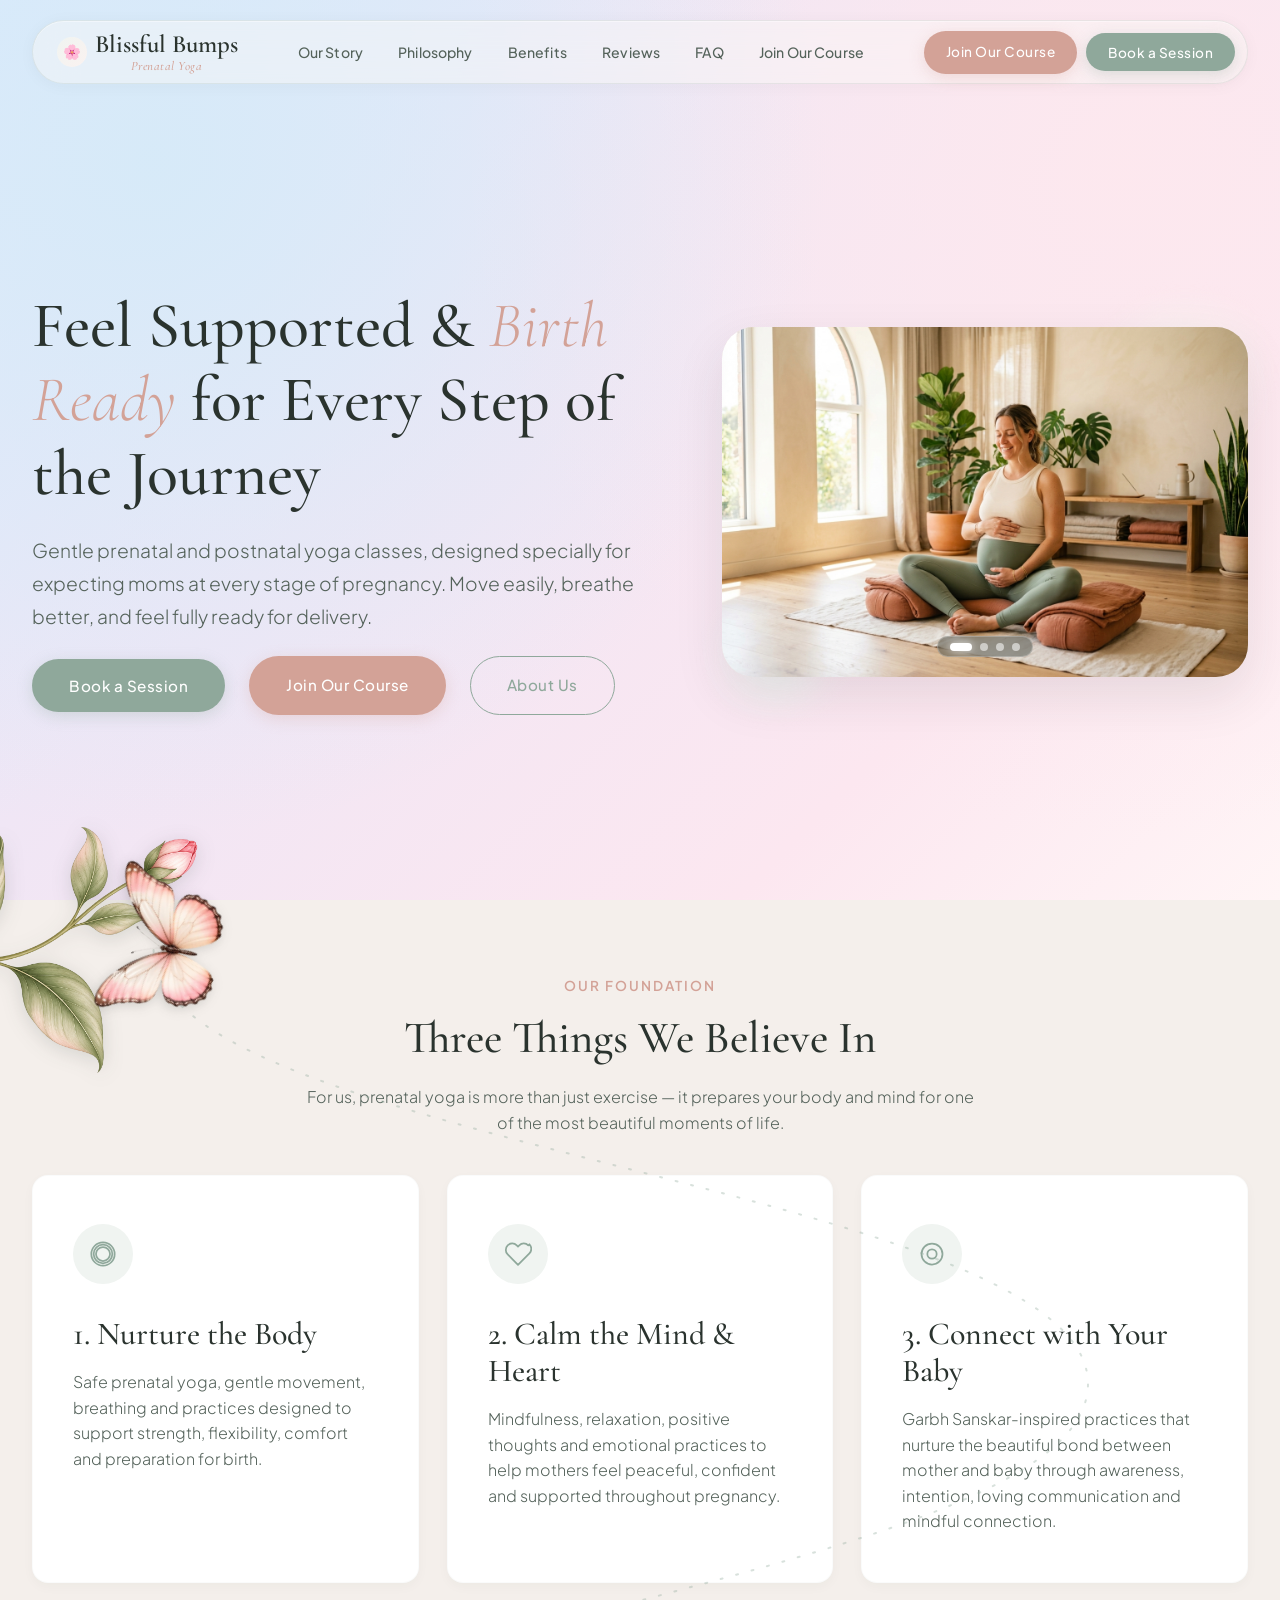
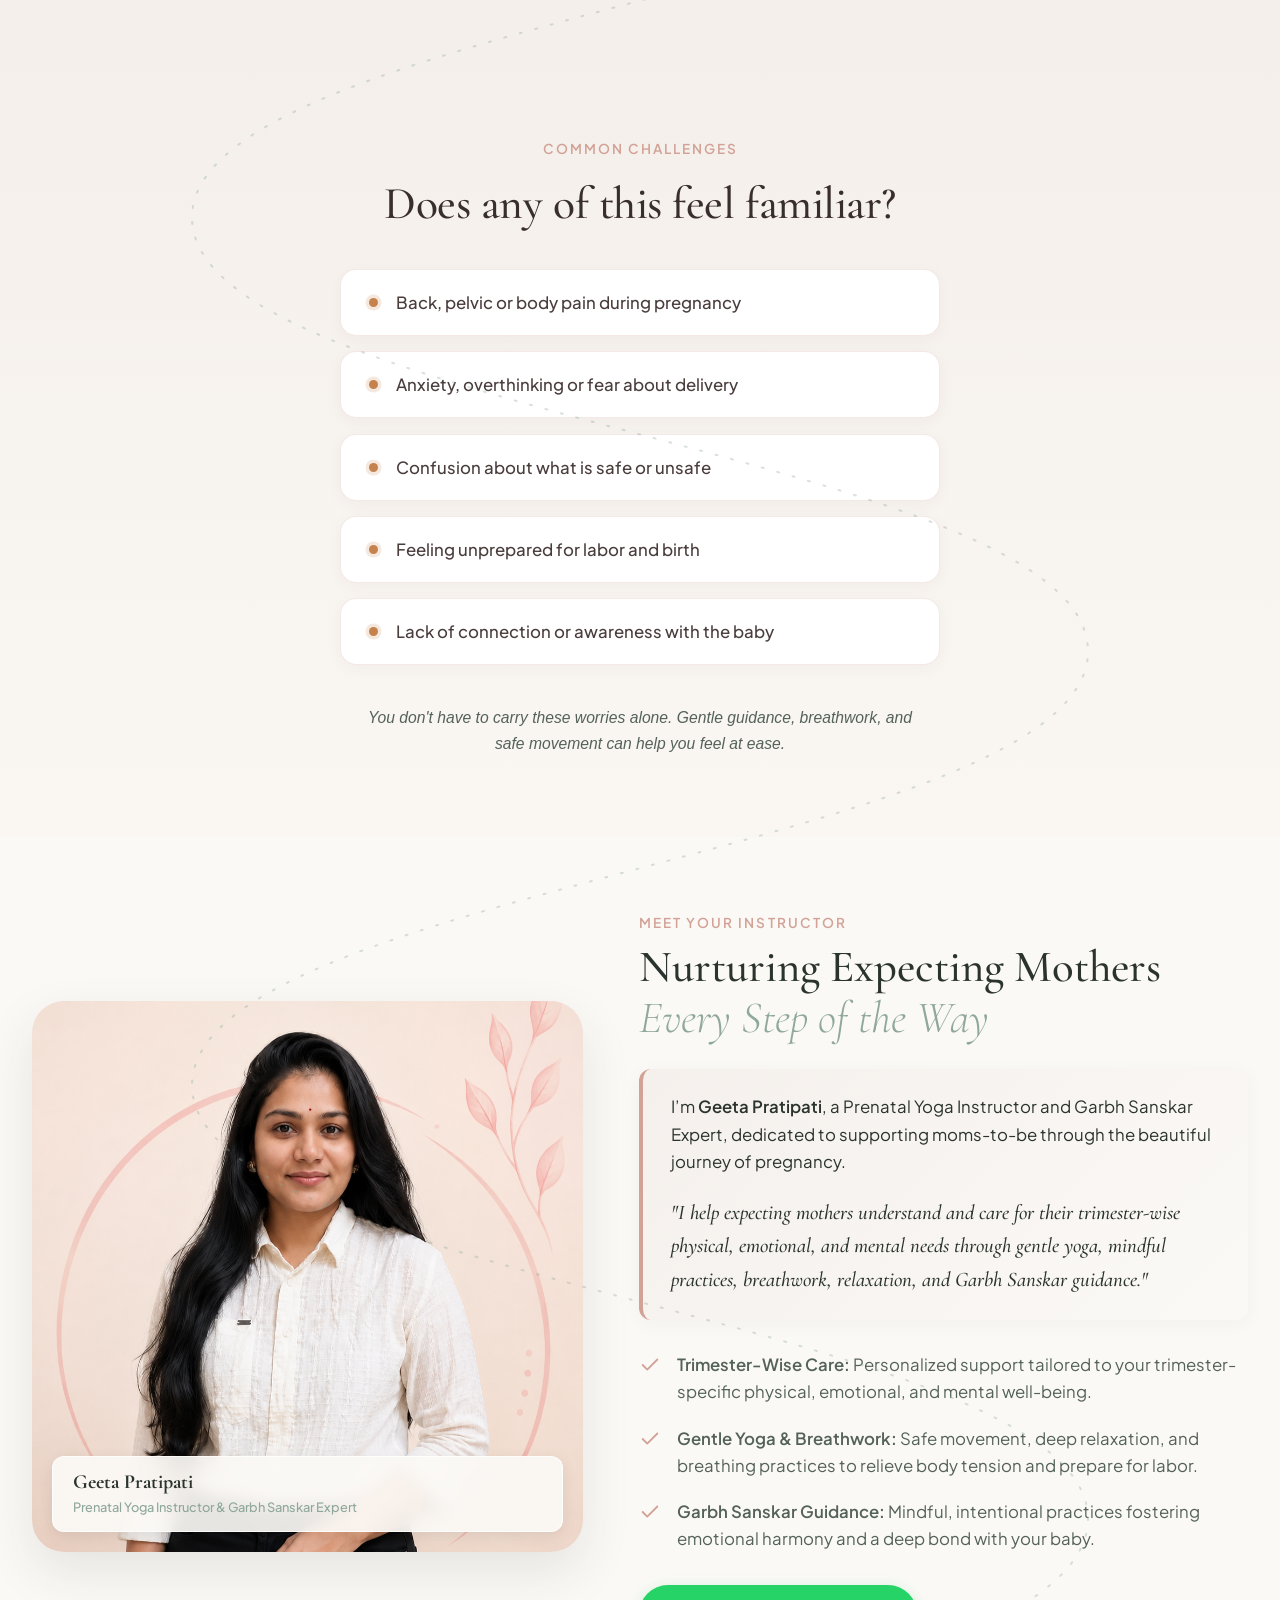
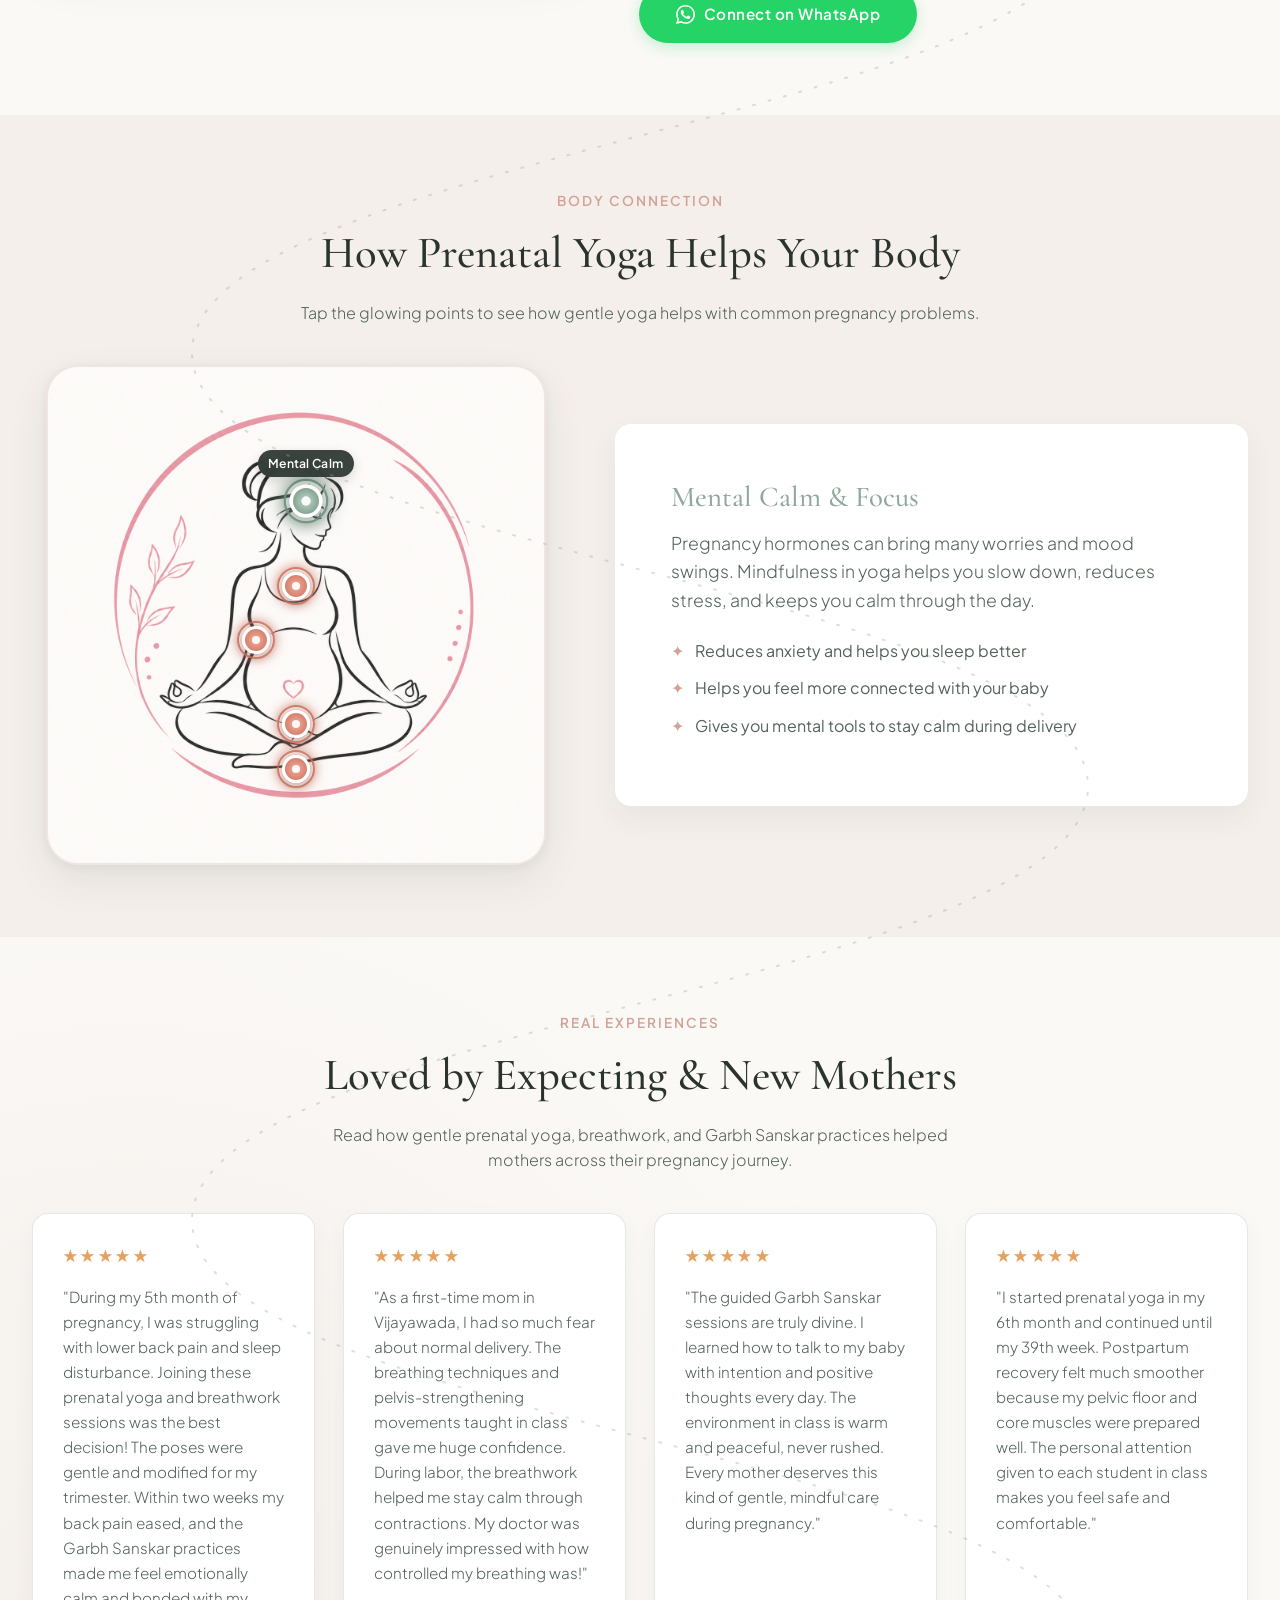
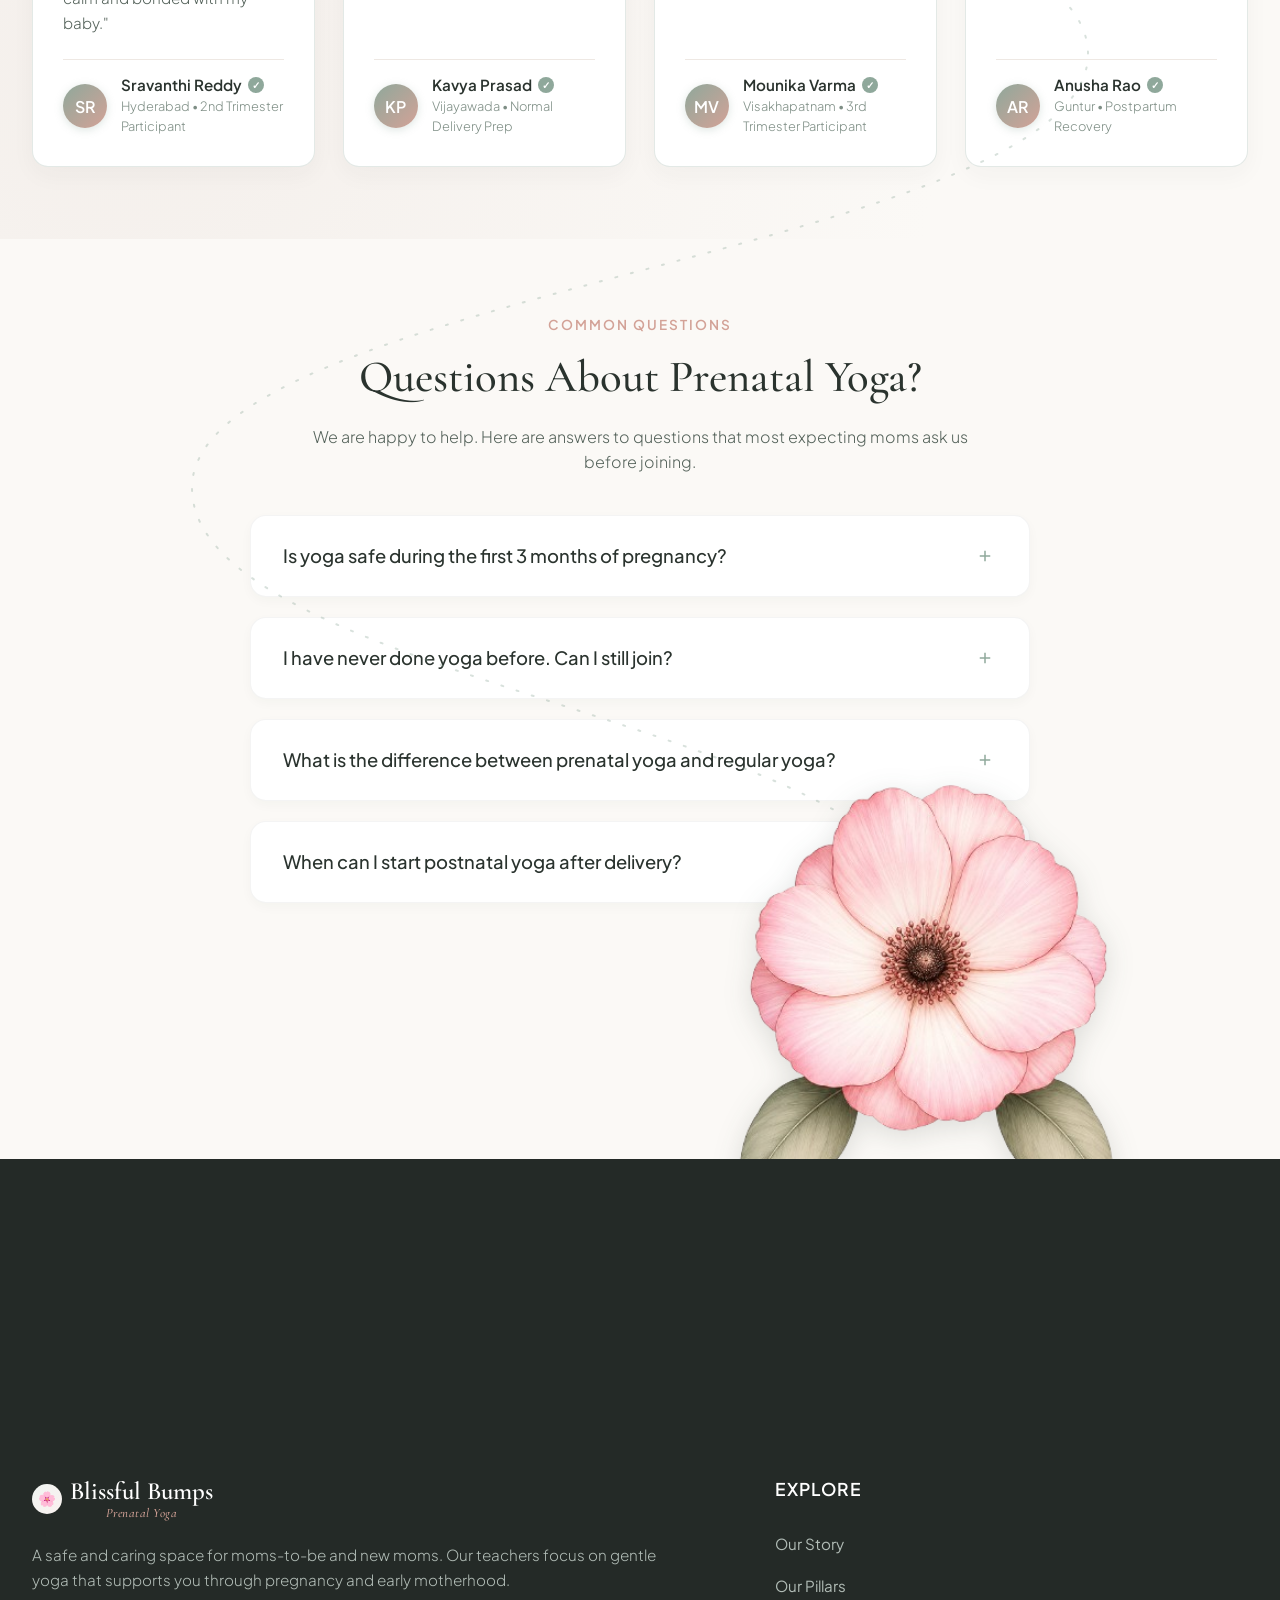
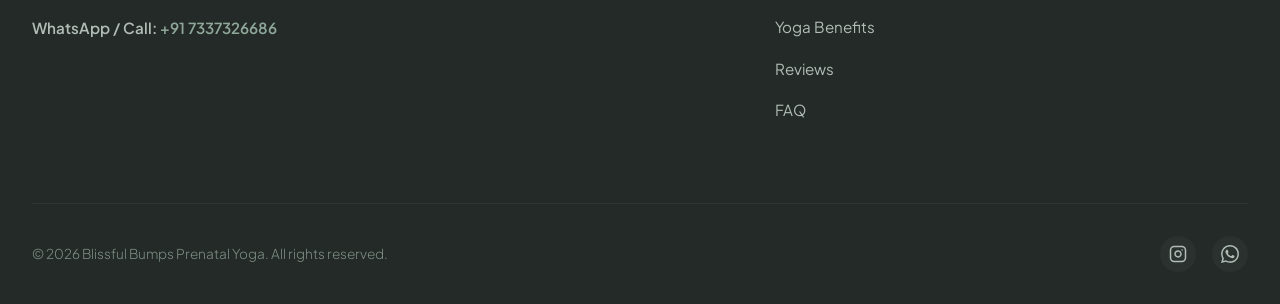
==== commit 00547f19: "po" ====
--- a/index.html
+++ b/index.html
@@ -77,15 +77,20 @@
           <li><a href="#guide" id="link-guide">Benefits</a></li>
           <li><a href="#testimonials" id="link-testimonials">Reviews</a></li>
           <li><a href="#faq" id="link-faq">FAQ</a></li>
-          <li><a href="https://tagmango.app/3c40c4e946" target="_blank" rel="noopener" id="link-course-nav">Join Our Course</a></li>
-          <li class="mobile-only-cta"><a href="https://tagmango.app/3c40c4e946" target="_blank" rel="noopener" class="btn btn-terracotta" id="link-course-mobile">Join Our Course</a></li>
-          <li class="mobile-only-cta"><a href="#" class="open-modal-trigger" id="link-cta-mobile">Book a Session</a></li>
+          <li><a href="https://tagmango.app/3c40c4e946" target="_blank" rel="noopener" id="link-course-nav">Join Our
+              Course</a></li>
+          <li class="mobile-only-cta"><a href="https://tagmango.app/3c40c4e946" target="_blank" rel="noopener"
+              class="btn btn-terracotta" id="link-course-mobile">Join Our Course</a></li>
+          <li class="mobile-only-cta"><a href="#" class="open-modal-trigger" id="link-cta-mobile">Book a Session</a>
+          </li>
         </ul>
       </nav>
 
       <div class="nav-cta">
-        <a href="https://tagmango.app/3c40c4e946" target="_blank" rel="noopener" class="btn btn-terracotta" id="header-join-course-btn" style="padding: 0.6rem 1.3rem; font-size: 0.85rem;">Join Our Course</a>
-        <button class="btn btn-primary open-modal-trigger" id="header-cta-btn" style="padding: 0.6rem 1.3rem; font-size: 0.85rem;">Book a Session</button>
+        <a href="https://tagmango.app/3c40c4e946" target="_blank" rel="noopener" class="btn btn-terracotta"
+          id="header-join-course-btn" style="padding: 0.6rem 1.3rem; font-size: 0.85rem;">Join Our Course</a>
+        <button class="btn btn-primary open-modal-trigger" id="header-cta-btn"
+          style="padding: 0.6rem 1.3rem; font-size: 0.85rem;">Book a Session</button>
       </div>
 
       <!-- Mobile Nav Toggle -->
@@ -105,12 +110,13 @@
     <section class="hero" id="hero">
       <div class="container hero-grid">
         <div class="hero-content reveal">
-          <h1>Feel Strong, <span>Calm & Ready</span> for Baby</h1>
+          <h1>Feel Supported & <span>Birth Ready</span> for Every Step of the Journey</h1>
           <p>Gentle prenatal and postnatal yoga classes, designed specially for expecting moms at every stage of
             pregnancy. Move easily, breathe better, and feel fully ready for delivery.</p>
           <div class="hero-ctas">
             <button class="btn btn-primary open-modal-trigger" id="hero-cta-primary">Book a Session</button>
-            <a href="https://tagmango.app/3c40c4e946" target="_blank" rel="noopener" class="btn btn-terracotta" id="hero-cta-join-course">Join Our Course</a>
+            <a href="https://tagmango.app/3c40c4e946" target="_blank" rel="noopener" class="btn btn-terracotta"
+              id="hero-cta-join-course">Join Our Course</a>
             <a href="#about" class="btn btn-secondary" id="hero-cta-secondary">About Us</a>
           </div>
         </div>
@@ -120,10 +126,14 @@
           <div class="decorative-blob-2"></div>
           <div class="image-wrapper hero-slider" id="hero-slider">
             <div class="hero-slides">
-              <img src="assets/hero.jpg" alt="A pregnant woman doing peaceful yoga stretching" class="hero-slide active" loading="eager">
-              <img src="assets/flow.jpg" alt="Gentle yoga flow postures for expecting mothers" class="hero-slide" loading="lazy">
-              <img src="assets/postnatal.jpg" alt="Postnatal mother and baby recovery yoga" class="hero-slide" loading="lazy">
-              <img src="assets/restorative.jpg" alt="Restorative yoga with gentle props" class="hero-slide" loading="lazy">
+              <img src="assets/hero.jpg" alt="A pregnant woman doing peaceful yoga stretching" class="hero-slide active"
+                loading="eager">
+              <img src="assets/flow.jpg" alt="Gentle yoga flow postures for expecting mothers" class="hero-slide"
+                loading="lazy">
+              <img src="assets/postnatal.jpg" alt="Postnatal mother and baby recovery yoga" class="hero-slide"
+                loading="lazy">
+              <img src="assets/restorative.jpg" alt="Restorative yoga with gentle props" class="hero-slide"
+                loading="lazy">
             </div>
             <div class="hero-slider-dots" id="hero-slider-dots">
               <button class="dot active" data-index="0" aria-label="Slide 1"></button>
@@ -159,7 +169,8 @@
               </svg>
             </div>
             <h3>1. Nurture the Body</h3>
-            <p>Safe prenatal yoga, gentle movement, breathing and practices designed to support strength, flexibility, comfort and preparation for birth.</p>
+            <p>Safe prenatal yoga, gentle movement, breathing and practices designed to support strength, flexibility,
+              comfort and preparation for birth.</p>
           </div>
 
           <!-- Pillar 2 -->
@@ -167,11 +178,13 @@
             <div class="pillar-icon">
               <svg width="28" height="28" viewBox="0 0 24 24" fill="none" stroke="currentColor" stroke-width="1.5"
                 stroke-linecap="round" stroke-linejoin="round">
-                <path d="M20.84 4.61a5.5 5.5 0 0 0-7.78 0L12 5.67l-1.06-1.06a5.5 5.5 0 0 0-7.78 7.78l1.06 1.06L12 21.23l8.72-8.72 1.06-1.06a5.5 5.5 0 0 0 0-7.78z" />
+                <path
+                  d="M20.84 4.61a5.5 5.5 0 0 0-7.78 0L12 5.67l-1.06-1.06a5.5 5.5 0 0 0-7.78 7.78l1.06 1.06L12 21.23l8.72-8.72 1.06-1.06a5.5 5.5 0 0 0 0-7.78z" />
               </svg>
             </div>
             <h3>2. Calm the Mind & Heart</h3>
-            <p>Mindfulness, relaxation, positive thoughts and emotional practices to help mothers feel peaceful, confident and supported throughout pregnancy.</p>
+            <p>Mindfulness, relaxation, positive thoughts and emotional practices to help mothers feel peaceful,
+              confident and supported throughout pregnancy.</p>
           </div>
 
           <!-- Pillar 3 -->
@@ -184,7 +197,8 @@
               </svg>
             </div>
             <h3>3. Connect with Your Baby</h3>
-            <p>Garbhadhan Sanskar-inspired practices that nurture the beautiful bond between mother and baby through awareness, intention, loving communication and mindful connection.</p>
+            <p>Garbh Sanskar-inspired practices that nurture the beautiful bond between mother and baby through
+              awareness, intention, loving communication and mindful connection.</p>
           </div>
         </div>
       </div>
@@ -231,7 +245,8 @@
         </div>
 
         <div class="familiar-footer reveal" style="transition-delay: 0.3s;">
-          <p class="familiar-footer-text">You don't have to carry these worries alone. Gentle guidance, breathwork, and safe movement can help you feel at ease.</p>
+          <p class="familiar-footer-text">You don't have to carry these worries alone. Gentle guidance, breathwork, and
+            safe movement can help you feel at ease.</p>
         </div>
       </div>
     </section>
@@ -253,13 +268,15 @@
         <div class="about-content reveal" style="transition-delay: 0.2s;">
           <span class="trainer-eyebrow">Meet Your Instructor</span>
           <h2>Nurturing Expecting Mothers <span>Every Step of the Way</span></h2>
-          
+
           <div class="about-mission-box">
             <p class="about-lead-intro">
-              I’m <strong>Geeta Pratipati</strong>, a Prenatal Yoga Instructor and Garbh Sanskar Expert, dedicated to supporting moms-to-be through the beautiful journey of pregnancy.
+              I’m <strong>Geeta Pratipati</strong>, a Prenatal Yoga Instructor and Garbh Sanskar Expert, dedicated to
+              supporting moms-to-be through the beautiful journey of pregnancy.
             </p>
             <p class="about-quote">
-              "I help expecting mothers understand and care for their trimester-wise physical, emotional, and mental needs through gentle yoga, mindful practices, breathwork, relaxation, and Garbh Sanskar guidance."
+              "I help expecting mothers understand and care for their trimester-wise physical, emotional, and mental
+              needs through gentle yoga, mindful practices, breathwork, relaxation, and Garbh Sanskar guidance."
             </p>
           </div>
 
@@ -269,21 +286,24 @@
                 stroke-linejoin="round">
                 <polyline points="20 6 9 17 4 12" />
               </svg>
-              <span><strong>Trimester-Wise Care:</strong> Personalized support tailored to your trimester-specific physical, emotional, and mental well-being.</span>
+              <span><strong>Trimester-Wise Care:</strong> Personalized support tailored to your trimester-specific
+                physical, emotional, and mental well-being.</span>
             </li>
             <li>
               <svg viewBox="0 0 24 24" fill="none" stroke="currentColor" stroke-width="2" stroke-linecap="round"
                 stroke-linejoin="round">
                 <polyline points="20 6 9 17 4 12" />
               </svg>
-              <span><strong>Gentle Yoga & Breathwork:</strong> Safe movement, deep relaxation, and breathing practices to relieve body tension and prepare for labor.</span>
+              <span><strong>Gentle Yoga & Breathwork:</strong> Safe movement, deep relaxation, and breathing practices
+                to relieve body tension and prepare for labor.</span>
             </li>
             <li>
               <svg viewBox="0 0 24 24" fill="none" stroke="currentColor" stroke-width="2" stroke-linecap="round"
                 stroke-linejoin="round">
                 <polyline points="20 6 9 17 4 12" />
               </svg>
-              <span><strong>Garbh Sanskar Guidance:</strong> Mindful, intentional practices fostering emotional harmony and a deep bond with your baby.</span>
+              <span><strong>Garbh Sanskar Guidance:</strong> Mindful, intentional practices fostering emotional harmony
+                and a deep bond with your baby.</span>
             </li>
           </ul>
 
@@ -316,6 +336,37 @@
           <div class="interactive-body-map reveal">
             <div class="silhouette-container">
               <img src="assets/chakra.jpg" alt="Meditating pregnant mother" id="guide-meditation-img">
+
+              <!-- Glowing Hotspots corresponding to benefit cards -->
+              <div class="map-hotspot hotspot-mind active" data-benefit="mind" role="button" tabindex="0"
+                aria-label="Mental Calm & Focus">
+                <div class="hotspot-trigger"></div>
+                <span class="hotspot-tooltip">Mental Calm</span>
+              </div>
+
+              <div class="map-hotspot hotspot-breath" data-benefit="breath" role="button" tabindex="0"
+                aria-label="Breathing Better">
+                <div class="hotspot-trigger"></div>
+                <span class="hotspot-tooltip">Breathing</span>
+              </div>
+
+              <div class="map-hotspot hotspot-back" data-benefit="back" role="button" tabindex="0"
+                aria-label="Back Pain Relief">
+                <div class="hotspot-trigger"></div>
+                <span class="hotspot-tooltip">Back Relief</span>
+              </div>
+
+              <div class="map-hotspot hotspot-pelvic" data-benefit="pelvic" role="button" tabindex="0"
+                aria-label="Pelvic Floor Strength">
+                <div class="hotspot-trigger"></div>
+                <span class="hotspot-tooltip">Pelvic Floor</span>
+              </div>
+
+              <div class="map-hotspot hotspot-legs" data-benefit="legs" role="button" tabindex="0"
+                aria-label="Leg Strength & Swelling">
+                <div class="hotspot-trigger"></div>
+                <span class="hotspot-tooltip">Leg Strength</span>
+              </div>
             </div>
           </div>
 
@@ -394,11 +445,12 @@
         <div class="section-header reveal">
           <span>Real Experiences</span>
           <h2>Loved by Expecting & New Mothers</h2>
-          <p>Read how gentle prenatal yoga, breathwork, and Garbh Sanskar practices helped mothers across their pregnancy journey.</p>
+          <p>Read how gentle prenatal yoga, breathwork, and Garbh Sanskar practices helped mothers across their
+            pregnancy journey.</p>
         </div>
 
         <div class="reviews-grid">
-          
+
           <!-- Review 1 -->
           <div class="review-card reveal">
             <div>
@@ -406,7 +458,10 @@
                 ★★★★★
               </div>
               <p class="review-text">
-                "During my 5th month of pregnancy, I was struggling with lower back pain and sleep disturbance. Joining these prenatal yoga and breathwork sessions was the best decision! The poses were gentle and modified for my trimester. Within two weeks my back pain eased, and the Garbh Sanskar practices made me feel emotionally calm and bonded with my baby."
+                "During my 5th month of pregnancy, I was struggling with lower back pain and sleep disturbance. Joining
+                these prenatal yoga and breathwork sessions was the best decision! The poses were gentle and modified
+                for my trimester. Within two weeks my back pain eased, and the Garbh Sanskar practices made me feel
+                emotionally calm and bonded with my baby."
               </p>
             </div>
             <div class="review-author-box">
@@ -425,7 +480,10 @@
                 ★★★★★
               </div>
               <p class="review-text">
-                "As a first-time mom in Vijayawada, I had so much fear about normal delivery. The breathing techniques and pelvis-strengthening movements taught in class gave me huge confidence. During labor, the breathwork helped me stay calm through contractions. My doctor was genuinely impressed with how controlled my breathing was!"
+                "As a first-time mom in Vijayawada, I had so much fear about normal delivery. The breathing techniques
+                and pelvis-strengthening movements taught in class gave me huge confidence. During labor, the breathwork
+                helped me stay calm through contractions. My doctor was genuinely impressed with how controlled my
+                breathing was!"
               </p>
             </div>
             <div class="review-author-box">
@@ -444,7 +502,9 @@
                 ★★★★★
               </div>
               <p class="review-text">
-                "The guided Garbh Sanskar sessions are truly divine. I learned how to talk to my baby with intention and positive thoughts every day. The environment in class is warm and peaceful, never rushed. Every mother deserves this kind of gentle, mindful care during pregnancy."
+                "The guided Garbh Sanskar sessions are truly divine. I learned how to talk to my baby with intention and
+                positive thoughts every day. The environment in class is warm and peaceful, never rushed. Every mother
+                deserves this kind of gentle, mindful care during pregnancy."
               </p>
             </div>
             <div class="review-author-box">
@@ -463,7 +523,9 @@
                 ★★★★★
               </div>
               <p class="review-text">
-                "I started prenatal yoga in my 6th month and continued until my 39th week. Postpartum recovery felt much smoother because my pelvic floor and core muscles were prepared well. The personal attention given to each student in class makes you feel safe and comfortable."
+                "I started prenatal yoga in my 6th month and continued until my 39th week. Postpartum recovery felt much
+                smoother because my pelvic floor and core muscles were prepared well. The personal attention given to
+                each student in class makes you feel safe and comfortable."
               </p>
             </div>
             <div class="review-author-box">
@@ -591,7 +653,8 @@
         </a>
         <p>A safe and caring space for moms-to-be and new moms. Our teachers focus on gentle yoga that supports you
           through pregnancy and early motherhood.</p>
-        <p class="footer-contact"><strong>WhatsApp / Call:</strong> <a href="https://wa.me/917337326686" target="_blank" rel="noopener">+91 7337326686</a></p>
+        <p class="footer-contact"><strong>WhatsApp / Call:</strong> <a href="https://wa.me/917337326686" target="_blank"
+            rel="noopener">+91 7337326686</a></p>
       </div>
 
       <!-- Quick Links -->
@@ -612,16 +675,20 @@
     <div class="container footer-bottom">
       <p>&copy; 2026 Blissful Bumps Prenatal Yoga. All rights reserved.</p>
       <div class="footer-socials">
-        <a href="https://www.instagram.com/blissful_bumpsyoga" target="_blank" rel="noopener" class="social-link" aria-label="Instagram">
-          <svg width="18" height="18" viewBox="0 0 24 24" fill="none" stroke="currentColor" stroke-width="2" stroke-linecap="round" stroke-linejoin="round">
+        <a href="https://www.instagram.com/blissful_bumpsyoga" target="_blank" rel="noopener" class="social-link"
+          aria-label="Instagram">
+          <svg width="18" height="18" viewBox="0 0 24 24" fill="none" stroke="currentColor" stroke-width="2"
+            stroke-linecap="round" stroke-linejoin="round">
             <rect x="2" y="2" width="20" height="20" rx="5" ry="5" />
             <path d="M16 11.37A4 4 0 1 1 12.63 8 4 4 0 0 1 16 11.37z" />
             <line x1="17.5" y1="6.5" x2="17.51" y2="6.5" />
           </svg>
         </a>
-        <a href="https://wa.me/917337326686" target="_blank" rel="noopener" class="social-link" aria-label="WhatsApp (+91 7337326686)">
+        <a href="https://wa.me/917337326686" target="_blank" rel="noopener" class="social-link"
+          aria-label="WhatsApp (+91 7337326686)">
           <svg width="18" height="18" viewBox="0 0 24 24" fill="currentColor">
-            <path d="M.057 24l1.687-6.163c-1.041-1.804-1.588-3.849-1.587-5.946.003-6.556 5.338-11.891 11.893-11.891 3.181.001 6.167 1.24 8.413 3.488 2.245 2.248 3.481 5.236 3.48 8.414-.003 6.557-5.338 11.892-11.893 11.892-1.99-.001-3.951-.5-5.688-1.448l-6.305 1.654zm6.597-3.807c1.676.995 3.276 1.591 5.392 1.592 5.448 0 9.886-4.434 9.889-9.885.002-5.462-4.415-9.89-9.881-9.892-5.452 0-9.887 4.434-9.889 9.884-.001 2.225.651 3.891 1.746 5.634l-.999 3.648 3.742-.981zm11.387-5.464c-.074-.124-.272-.198-.57-.347-.297-.149-1.758-.868-2.031-.967-.272-.099-.47-.149-.669.149-.198.297-.768.967-.941 1.165-.173.198-.347.223-.644.074-.297-.149-1.255-.462-2.39-1.475-.883-.788-1.48-1.761-1.653-2.059-.173-.297-.018-.458.13-.606.134-.133.297-.347.446-.521.151-.172.2-.296.3-.495.099-.198.05-.372-.025-.521-.075-.148-.669-1.611-.916-2.206-.242-.579-.487-.501-.669-.51l-.57-.01c-.198 0-.52.074-.792.372s-1.04 1.016-1.04 2.479 1.065 2.876 1.213 3.074c.149.198 2.095 3.2 5.076 4.487.709.306 1.263.489 1.694.626.712.226 1.36.194 1.872.118.571-.085 1.758-.719 2.006-1.413.248-.695.248-1.29.173-1.414z"/>
+            <path
+              d="M.057 24l1.687-6.163c-1.041-1.804-1.588-3.849-1.587-5.946.003-6.556 5.338-11.891 11.893-11.891 3.181.001 6.167 1.24 8.413 3.488 2.245 2.248 3.481 5.236 3.48 8.414-.003 6.557-5.338 11.892-11.893 11.892-1.99-.001-3.951-.5-5.688-1.448l-6.305 1.654zm6.597-3.807c1.676.995 3.276 1.591 5.392 1.592 5.448 0 9.886-4.434 9.889-9.885.002-5.462-4.415-9.89-9.881-9.892-5.452 0-9.887 4.434-9.889 9.884-.001 2.225.651 3.891 1.746 5.634l-.999 3.648 3.742-.981zm11.387-5.464c-.074-.124-.272-.198-.57-.347-.297-.149-1.758-.868-2.031-.967-.272-.099-.47-.149-.669.149-.198.297-.768.967-.941 1.165-.173.198-.347.223-.644.074-.297-.149-1.255-.462-2.39-1.475-.883-.788-1.48-1.761-1.653-2.059-.173-.297-.018-.458.13-.606.134-.133.297-.347.446-.521.151-.172.2-.296.3-.495.099-.198.05-.372-.025-.521-.075-.148-.669-1.611-.916-2.206-.242-.579-.487-.501-.669-.51l-.57-.01c-.198 0-.52.074-.792.372s-1.04 1.016-1.04 2.479 1.065 2.876 1.213 3.074c.149.198 2.095 3.2 5.076 4.487.709.306 1.263.489 1.694.626.712.226 1.36.194 1.872.118.571-.085 1.758-.719 2.006-1.413.248-.695.248-1.29.173-1.414z" />
           </svg>
         </a>
       </div>
--- a/styles.css
+++ b/styles.css
@@ -1405,12 +1405,13 @@
 
 .silhouette-container {
   width: 100%;
-  max-width: 520px;
+  max-width: 500px;
+  aspect-ratio: 1 / 1;
   border-radius: var(--border-radius-lg);
   overflow: hidden;
   position: relative;
   background-color: #fcfaf8;
-  border: 2px solid #fcfaf8;
+  border: 2px solid rgba(211, 162, 151, 0.25);
   box-shadow: 0 16px 40px rgba(42, 51, 46, 0.08), 0 2px 10px rgba(143, 168, 155, 0.15);
   display: flex;
   align-items: center;
@@ -1425,9 +1426,8 @@
 
 .silhouette-container img {
   width: 100%;
-  height: auto;
-  max-height: 520px;
-  object-fit: contain;
+  height: 100%;
+  object-fit: cover;
   display: block;
   border-radius: calc(var(--border-radius-lg) - 2px);
 }
@@ -1435,72 +1435,152 @@
 .map-hotspot {
   position: absolute;
   cursor: pointer;
-  z-index: 5;
+  z-index: 10;
+  outline: none;
+  touch-action: manipulation;
+  -webkit-tap-highlight-color: transparent;
 }
 
 .hotspot-trigger {
-  width: 24px;
-  height: 24px;
-  background-color: var(--accent-terracotta);
+  width: 28px;
+  height: 28px;
+  background: radial-gradient(circle, #E89A88 30%, #C76E5B 100%);
   border-radius: 50%;
-  border: 3px solid var(--white);
-  box-shadow: 0 0 0 4px rgba(211, 162, 151, 0.4);
+  border: 3px solid #FFFFFF;
+  box-shadow: 0 0 14px rgba(199, 110, 91, 0.75), 0 3px 8px rgba(42, 51, 46, 0.2);
   position: relative;
-  transition: var(--transition-fast);
+  transition: transform 0.3s cubic-bezier(0.25, 1, 0.5, 1), background 0.3s ease, box-shadow 0.3s ease;
+  display: flex;
+  align-items: center;
+  justify-content: center;
+}
+
+.hotspot-trigger::before {
+  content: '';
+  width: 8px;
+  height: 8px;
+  border-radius: 50%;
+  background-color: #FFFFFF;
+  opacity: 0.95;
 }
 
 .hotspot-trigger::after {
   content: '';
   position: absolute;
-  width: 100%;
-  height: 100%;
-  top: 0;
-  left: 0;
+  inset: -8px;
   border-radius: 50%;
-  box-shadow: 0 0 0 0 rgba(211, 162, 151, 0.8);
-  animation: pulse 2s infinite;
+  border: 2px solid rgba(199, 110, 91, 0.85);
+  box-shadow: 0 0 12px rgba(199, 110, 91, 0.6);
+  animation: hotspotRipple 2.2s infinite ease-out;
+  pointer-events: none;
+}
+
+@keyframes hotspotRipple {
+  0% {
+    transform: scale(0.85);
+    opacity: 1;
+  }
+  60% {
+    transform: scale(1.6);
+    opacity: 0.4;
+  }
+  100% {
+    transform: scale(2.2);
+    opacity: 0;
+  }
 }
 
 .map-hotspot:hover .hotspot-trigger,
-.map-hotspot.active .hotspot-trigger {
-  background-color: var(--primary-sage);
-  box-shadow: 0 0 0 6px rgba(143, 168, 155, 0.4);
+.map-hotspot.active .hotspot-trigger,
+.map-hotspot:focus-visible .hotspot-trigger {
+  background: radial-gradient(circle, #A5C2B2 30%, #6E8F7F 100%);
+  transform: scale(1.18);
+  box-shadow: 0 0 20px rgba(110, 143, 127, 0.9), 0 4px 12px rgba(42, 51, 46, 0.25);
 }
 
 .map-hotspot:hover .hotspot-trigger::after,
-.map-hotspot.active .hotspot-trigger::after {
-  animation: none;
-}
-
-/* Position Hotspots */
+.map-hotspot.active .hotspot-trigger::after,
+.map-hotspot:focus-visible .hotspot-trigger::after {
+  border-color: rgba(110, 143, 127, 0.9);
+  box-shadow: 0 0 14px rgba(110, 143, 127, 0.7);
+  animation: hotspotRippleSage 1.9s infinite ease-out;
+}
+
+@keyframes hotspotRippleSage {
+  0% {
+    transform: scale(0.9);
+    opacity: 1;
+  }
+  60% {
+    transform: scale(1.7);
+    opacity: 0.35;
+  }
+  100% {
+    transform: scale(2.3);
+    opacity: 0;
+  }
+}
+
+/* Tooltip on each point */
+.hotspot-tooltip {
+  position: absolute;
+  bottom: calc(100% + 8px);
+  left: 50%;
+  transform: translateX(-50%) translateY(4px);
+  background: rgba(42, 51, 46, 0.92);
+  color: #FFFFFF;
+  font-family: var(--font-sans);
+  font-size: 0.76rem;
+  font-weight: 600;
+  letter-spacing: 0.3px;
+  padding: 0.25rem 0.65rem;
+  border-radius: 20px;
+  white-space: nowrap;
+  pointer-events: none;
+  opacity: 0;
+  transition: opacity 0.25s ease, transform 0.25s ease;
+  backdrop-filter: blur(4px);
+  -webkit-backdrop-filter: blur(4px);
+  box-shadow: 0 4px 12px rgba(0, 0, 0, 0.15);
+  z-index: 20;
+}
+
+.map-hotspot:hover .hotspot-tooltip,
+.map-hotspot.active .hotspot-tooltip,
+.map-hotspot:focus-visible .hotspot-tooltip {
+  opacity: 1;
+  transform: translateX(-50%) translateY(-2px);
+}
+
+/* Position Hotspots - Calibrated for chakra.jpg */
 .hotspot-mind {
-  top: 15%;
+  top: 27%;
+  left: 52%;
+  transform: translate(-50%, -50%);
+}
+
+.hotspot-breath {
+  top: 44%;
   left: 50%;
-  transform: translateX(-50%);
-}
-
-.hotspot-breath {
-  top: 32%;
-  left: 52%;
-  transform: translateX(-50%);
+  transform: translate(-50%, -50%);
 }
 
 .hotspot-back {
-  top: 48%;
-  left: 45%;
-  transform: translateX(-50%);
+  top: 55%;
+  left: 42%;
+  transform: translate(-50%, -50%);
 }
 
 .hotspot-pelvic {
-  top: 62%;
-  left: 51%;
-  transform: translateX(-50%);
+  top: 72%;
+  left: 50%;
+  transform: translate(-50%, -50%);
 }
 
 .hotspot-legs {
-  top: 80%;
-  left: 48%;
-  transform: translateX(-50%);
+  top: 81%;
+  left: 50%;
+  transform: translate(-50%, -50%);
 }
 
 .guide-details {
@@ -2475,19 +2555,27 @@
     width: 100%;
   }
 
-  /* Show full guide image on mobile (no cropping, smooth curves) */
+  /* Show full guide image on mobile (square aspect-ratio keeps hotspots locked to body positions) */
   .silhouette-container {
-    max-width: 100%;
+    max-width: 380px;
+    aspect-ratio: 1 / 1;
     background-color: #fcfaf8;
-    border: 2px solid #fcfaf8;
+    border: 2px solid rgba(211, 162, 151, 0.25);
     border-radius: var(--border-radius-md);
     margin: 0 auto;
   }
 
   .silhouette-container img {
-    max-height: 380px;
-    object-fit: contain;
+    width: 100%;
+    height: 100%;
+    max-height: none;
+    object-fit: cover;
     border-radius: calc(var(--border-radius-md) - 2px);
+  }
+
+  .hotspot-trigger {
+    width: 26px;
+    height: 26px;
   }
 
   .guide-details {
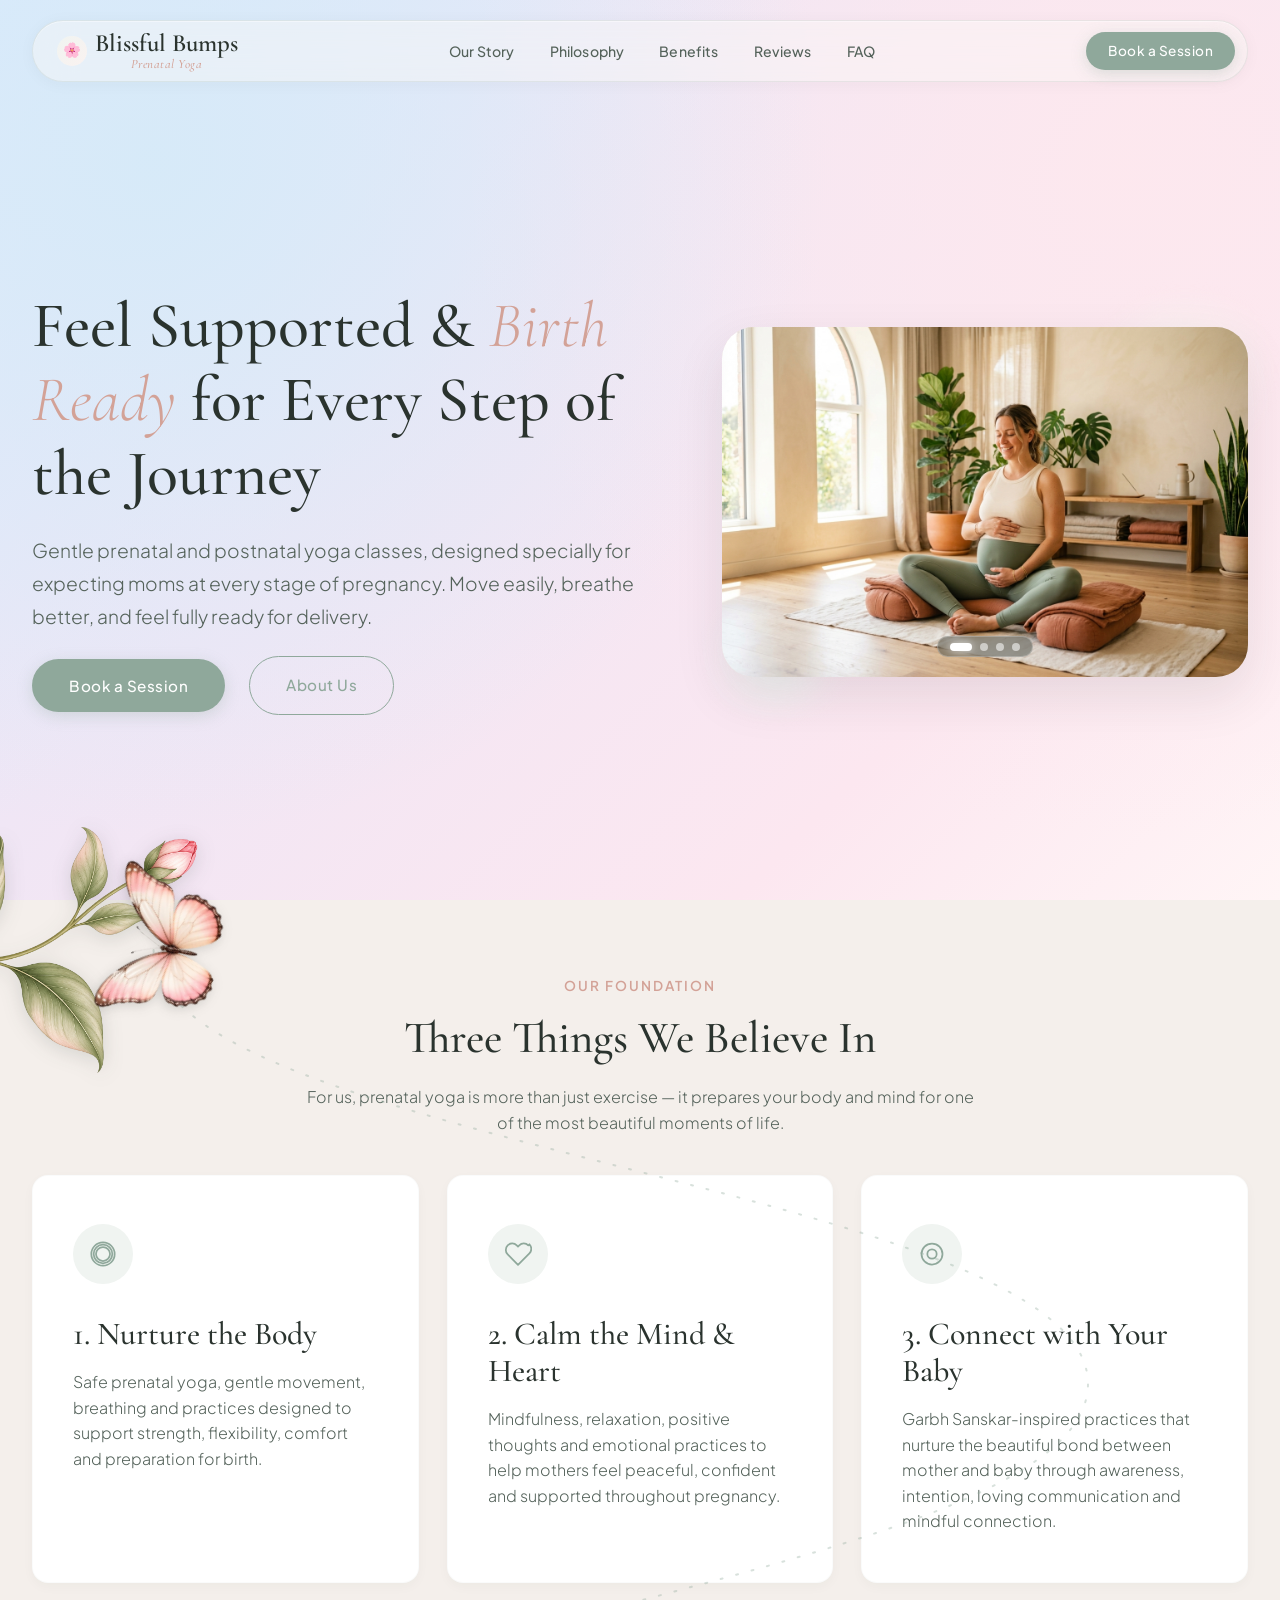
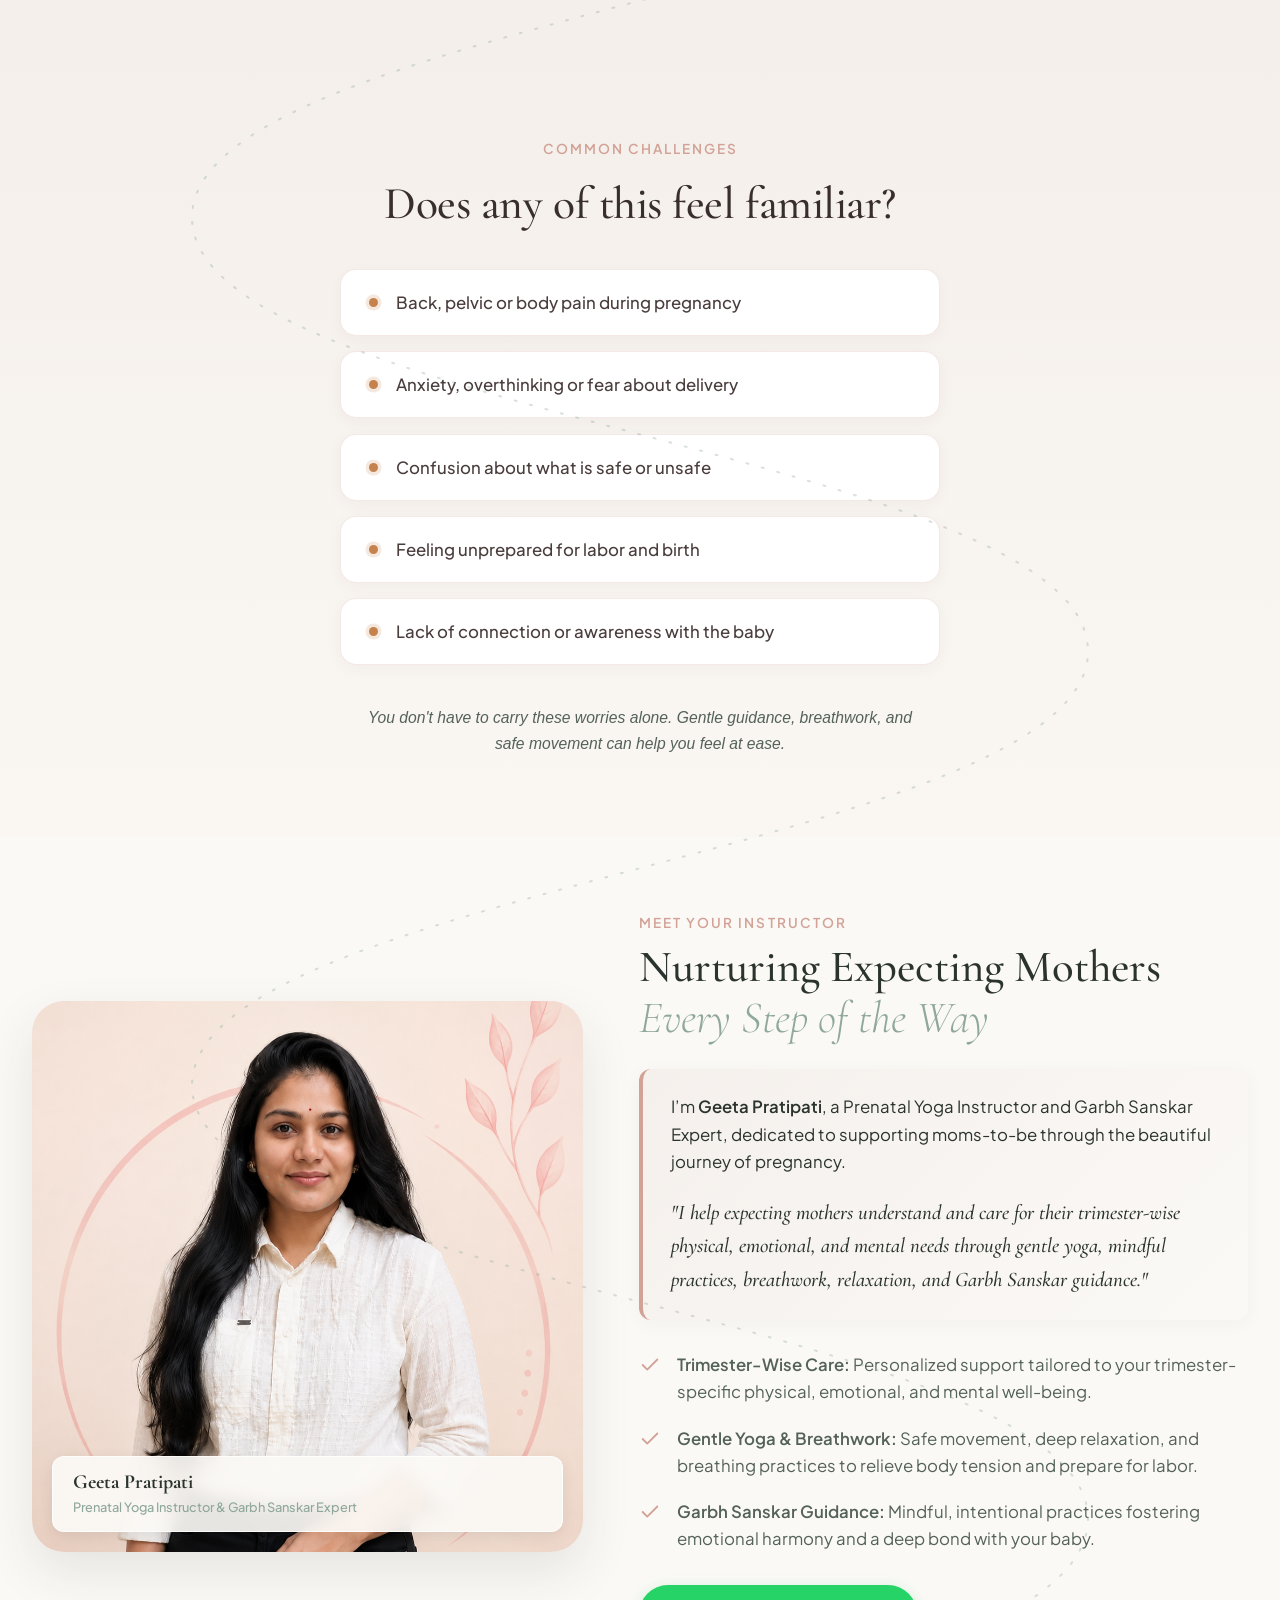
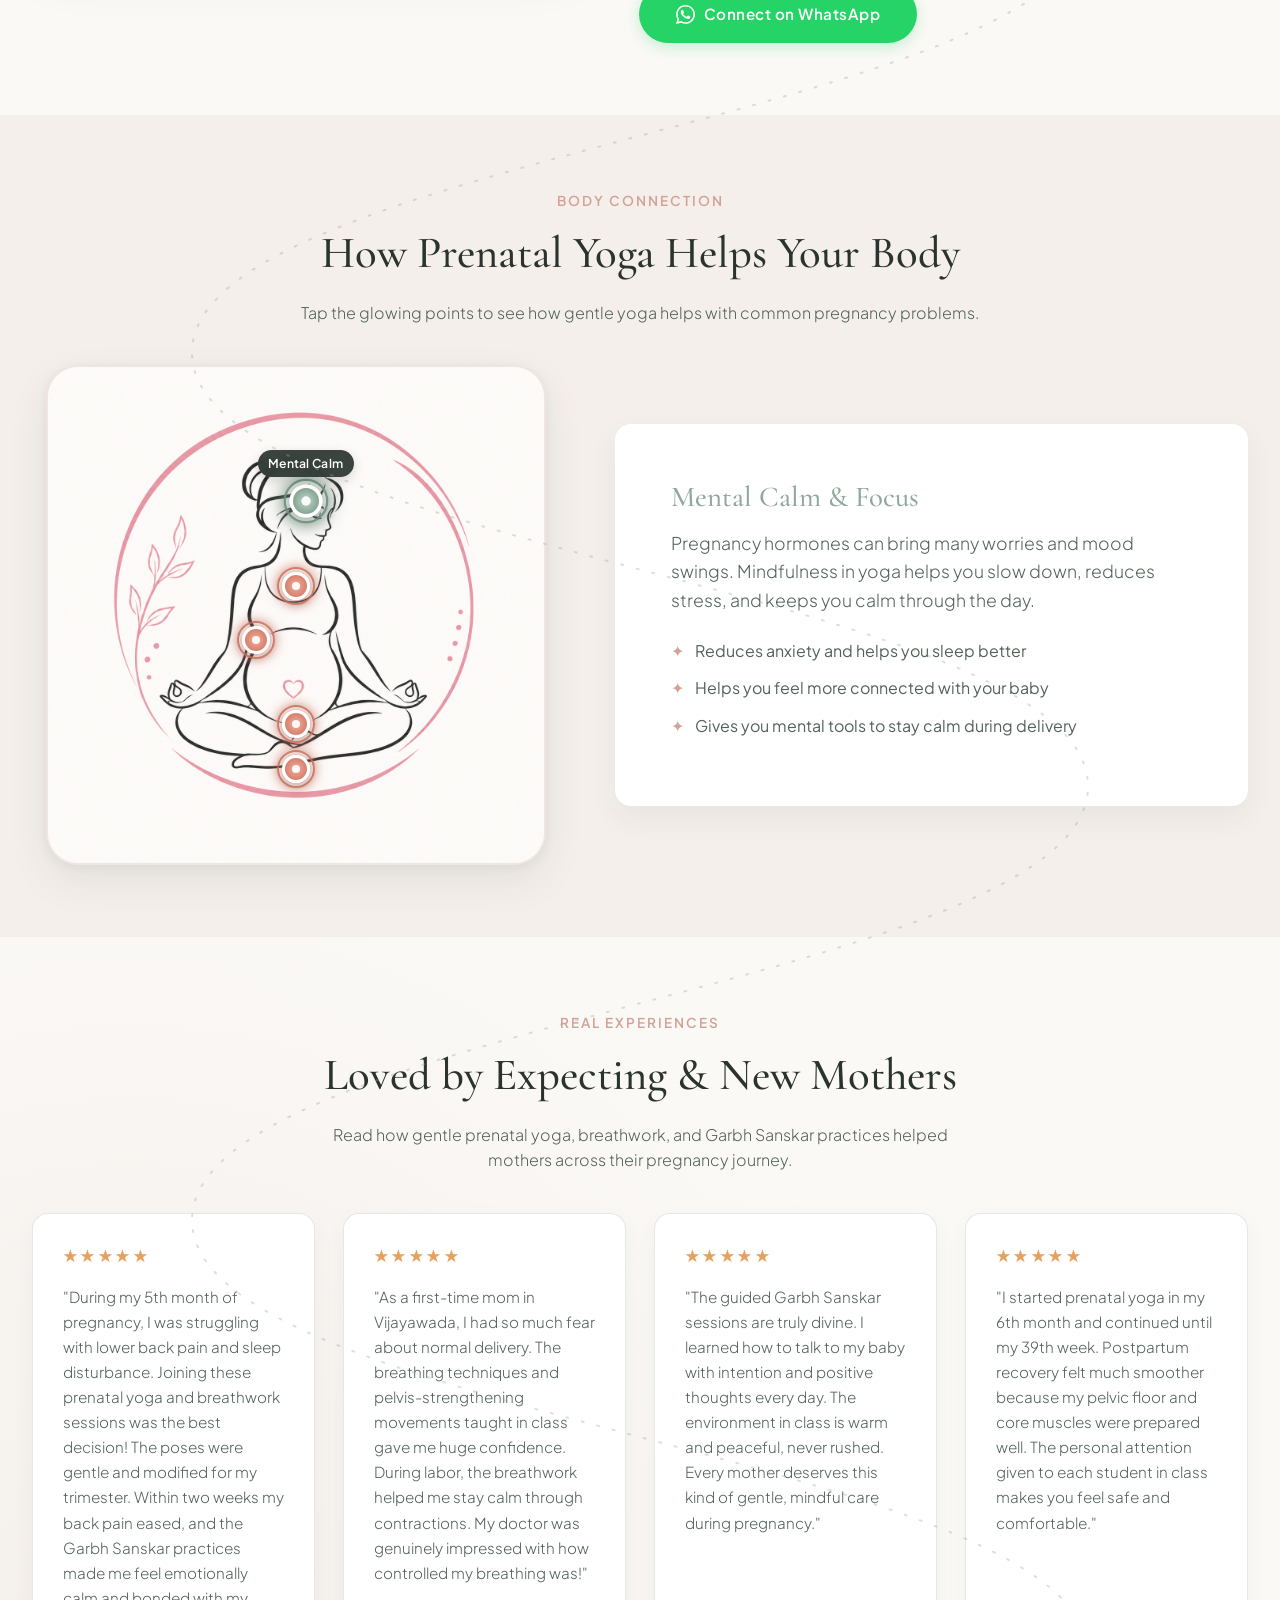
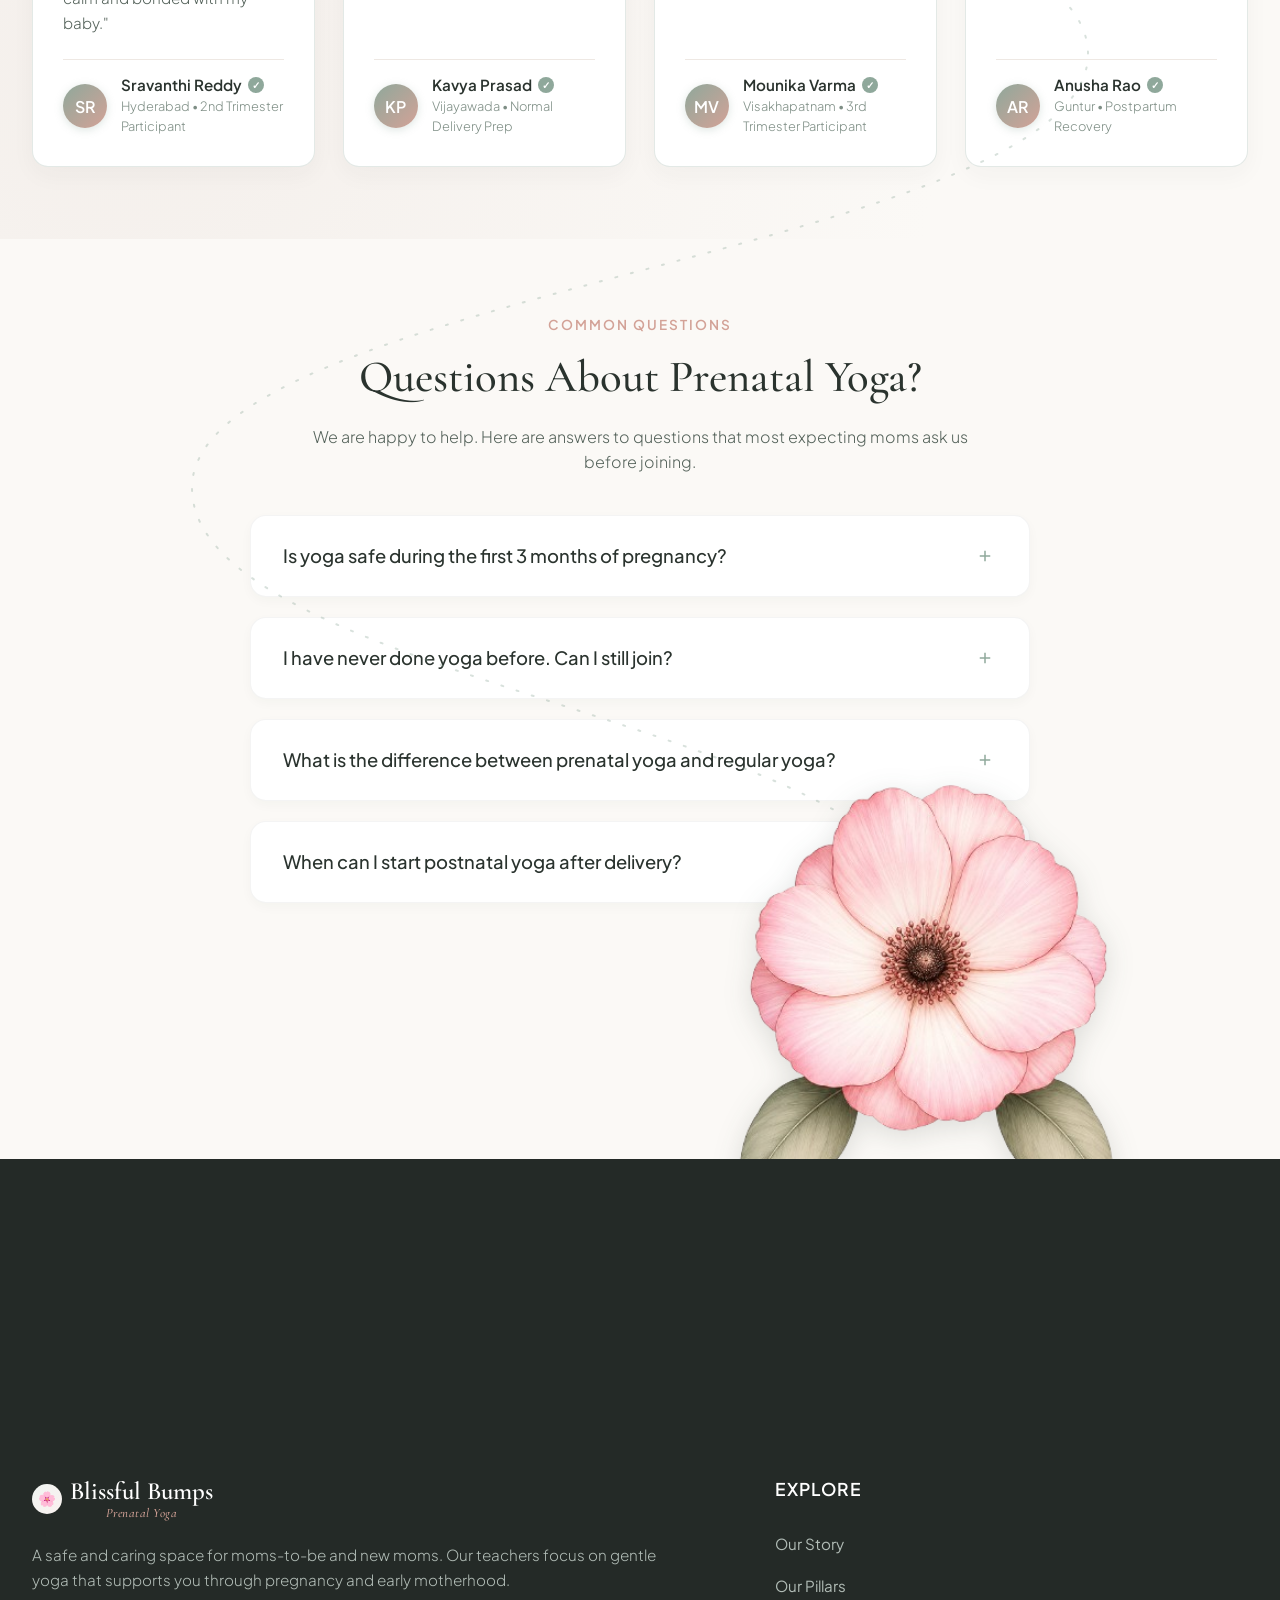
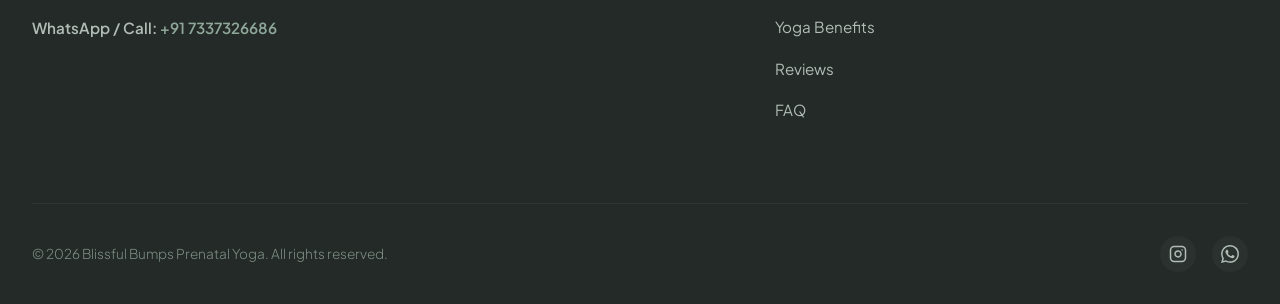
==== commit 2a3e6026: "f" ====
--- a/index.html
+++ b/index.html
@@ -77,18 +77,18 @@
           <li><a href="#guide" id="link-guide">Benefits</a></li>
           <li><a href="#testimonials" id="link-testimonials">Reviews</a></li>
           <li><a href="#faq" id="link-faq">FAQ</a></li>
-          <li><a href="https://tagmango.app/3c40c4e946" target="_blank" rel="noopener" id="link-course-nav">Join Our
-              Course</a></li>
-          <li class="mobile-only-cta"><a href="https://tagmango.app/3c40c4e946" target="_blank" rel="noopener"
-              class="btn btn-terracotta" id="link-course-mobile">Join Our Course</a></li>
+          <!-- <li><a href="https://tagmango.app/3c40c4e946" target="_blank" rel="noopener" id="link-course-nav">Join Our
+              Course</a></li> -->
+          <!-- <li class="mobile-only-cta"><a href="https://tagmango.app/3c40c4e946" target="_blank" rel="noopener"
+              class="btn btn-terracotta" id="link-course-mobile">Join Our Course</a></li> -->
           <li class="mobile-only-cta"><a href="#" class="open-modal-trigger" id="link-cta-mobile">Book a Session</a>
           </li>
         </ul>
       </nav>
 
       <div class="nav-cta">
-        <a href="https://tagmango.app/3c40c4e946" target="_blank" rel="noopener" class="btn btn-terracotta"
-          id="header-join-course-btn" style="padding: 0.6rem 1.3rem; font-size: 0.85rem;">Join Our Course</a>
+        <!-- <a href="https://tagmango.app/3c40c4e946" target="_blank" rel="noopener" class="btn btn-terracotta"
+          id="header-join-course-btn" style="padding: 0.6rem 1.3rem; font-size: 0.85rem;">Join Our Course</a> -->
         <button class="btn btn-primary open-modal-trigger" id="header-cta-btn"
           style="padding: 0.6rem 1.3rem; font-size: 0.85rem;">Book a Session</button>
       </div>
@@ -115,8 +115,8 @@
             pregnancy. Move easily, breathe better, and feel fully ready for delivery.</p>
           <div class="hero-ctas">
             <button class="btn btn-primary open-modal-trigger" id="hero-cta-primary">Book a Session</button>
-            <a href="https://tagmango.app/3c40c4e946" target="_blank" rel="noopener" class="btn btn-terracotta"
-              id="hero-cta-join-course">Join Our Course</a>
+            <!-- <a href="https://tagmango.app/3c40c4e946" target="_blank" rel="noopener" class="btn btn-terracotta"
+              id="hero-cta-join-course">Join Our Course</a> -->
             <a href="#about" class="btn btn-secondary" id="hero-cta-secondary">About Us</a>
           </div>
         </div>
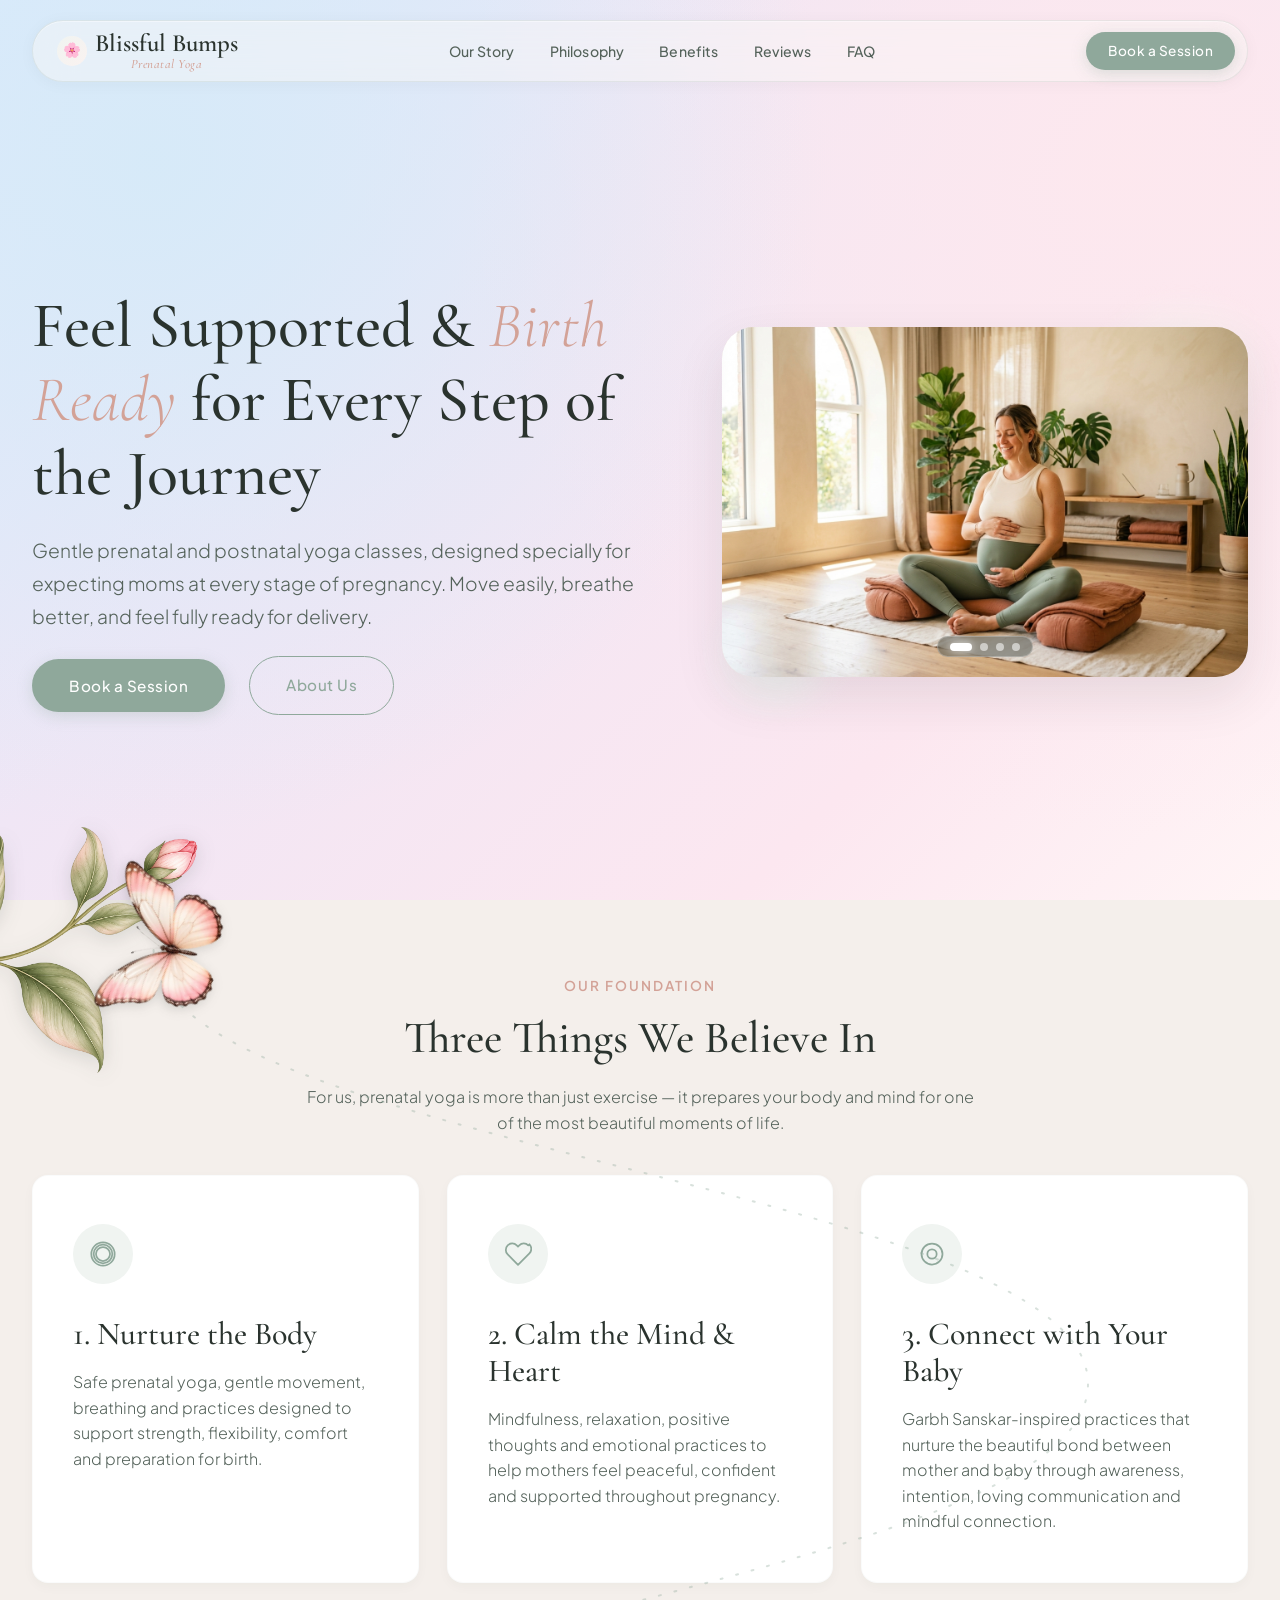
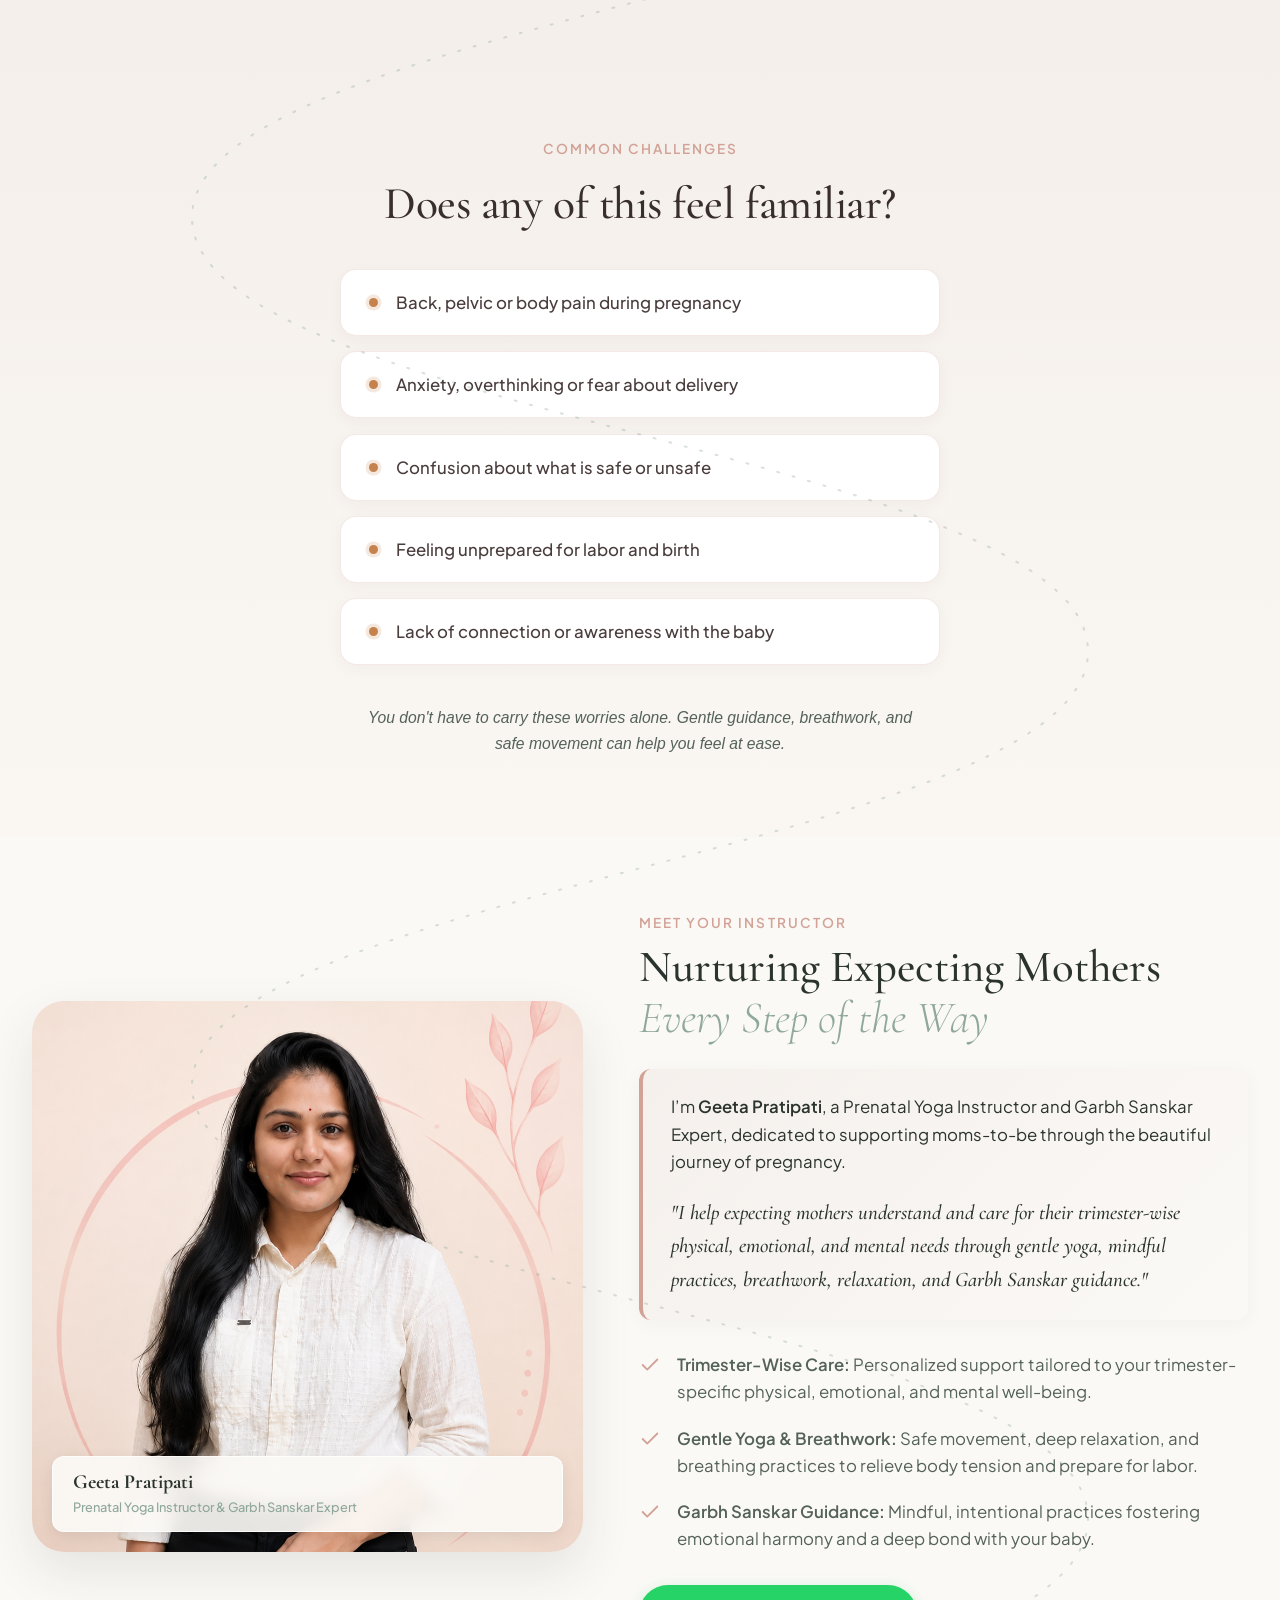
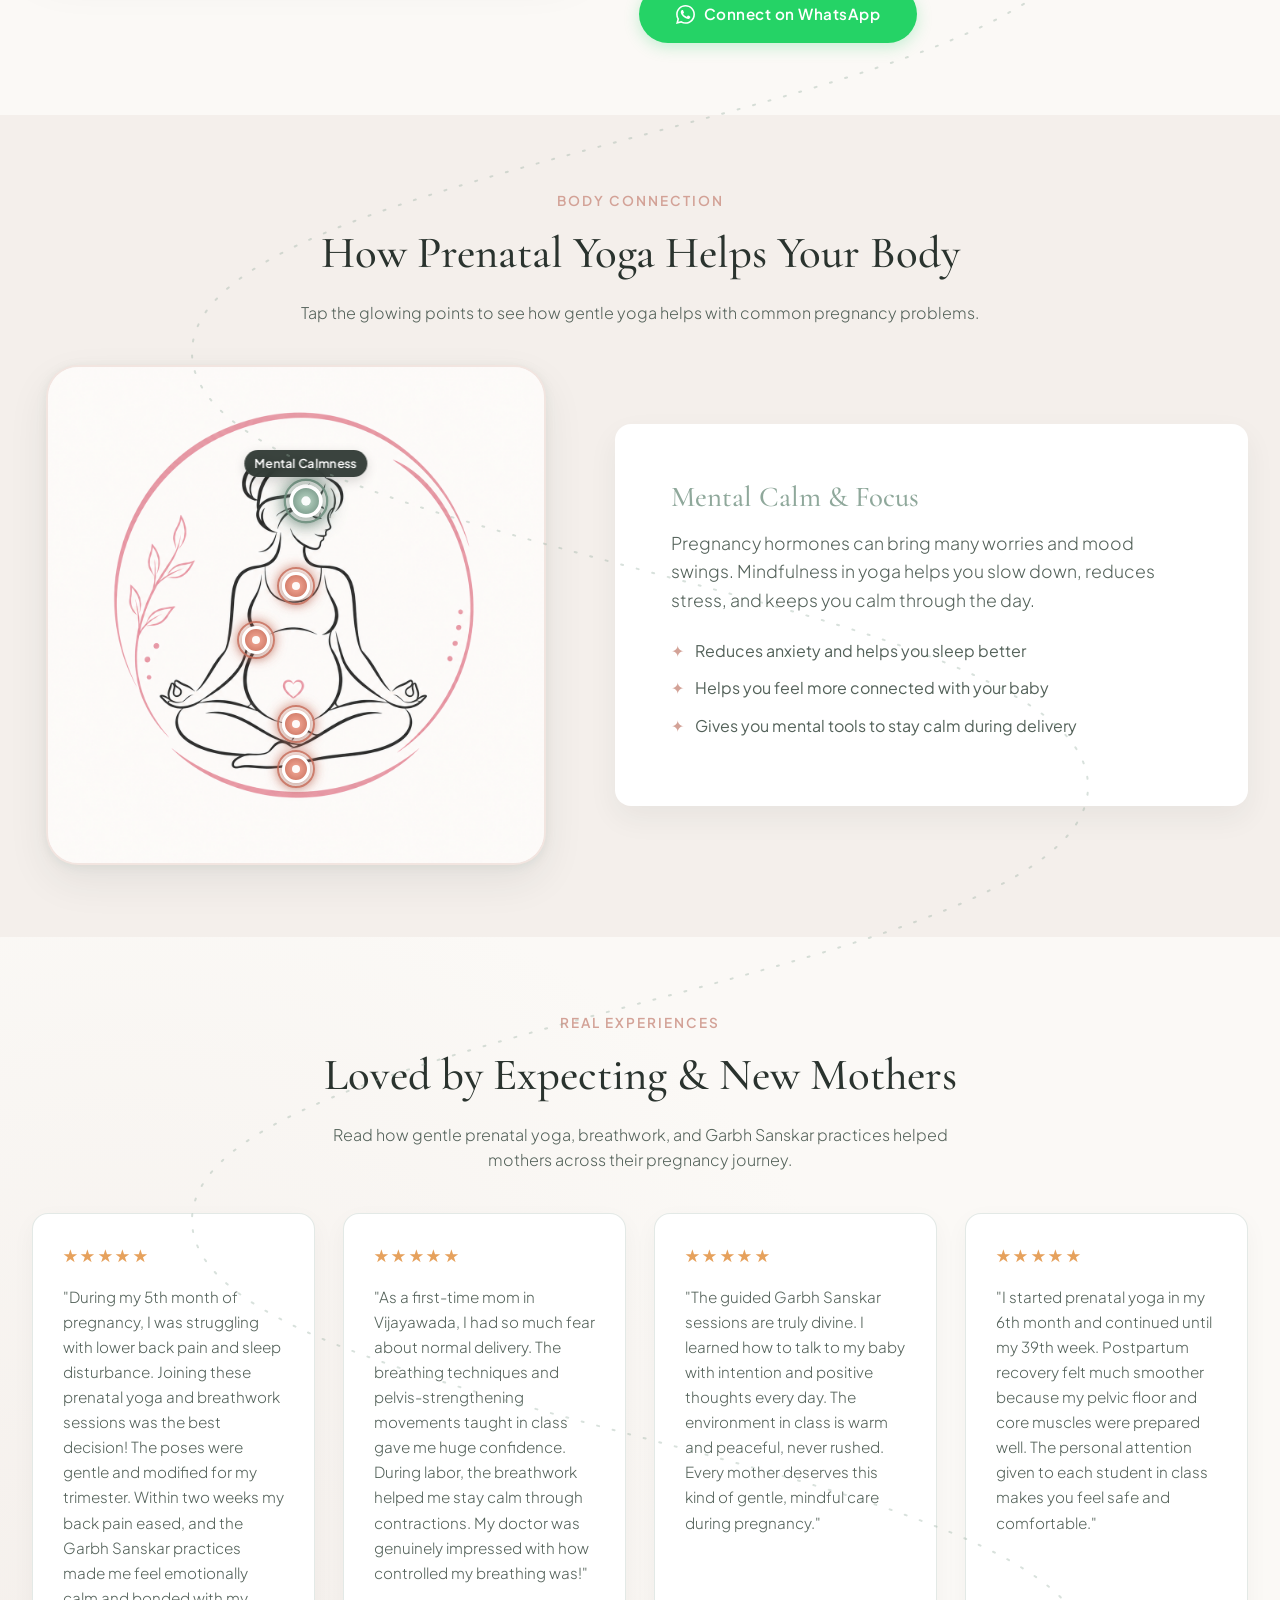
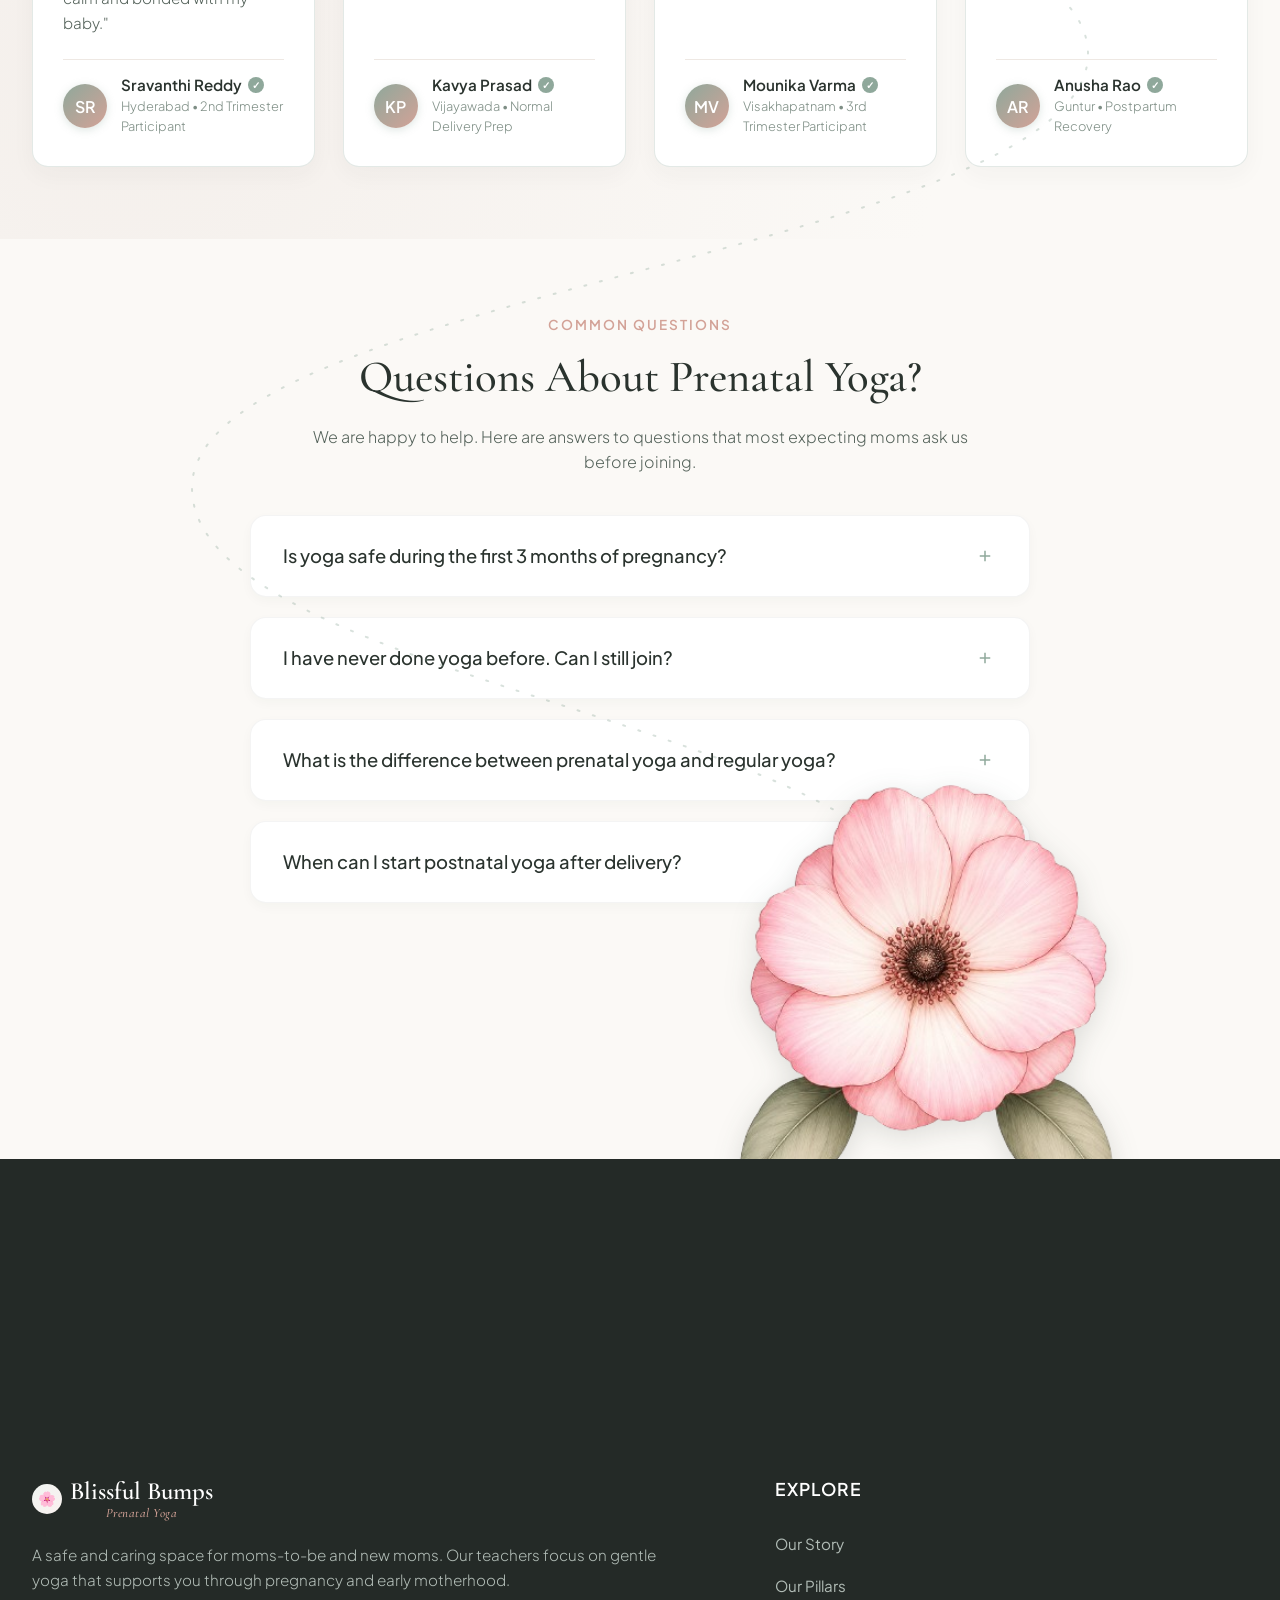
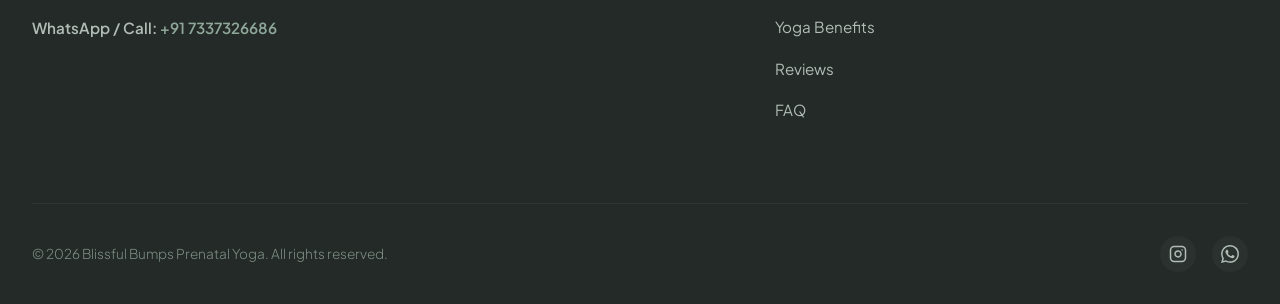
==== commit ff8b7635: "p" ====
--- a/index.html
+++ b/index.html
@@ -341,7 +341,7 @@
               <div class="map-hotspot hotspot-mind active" data-benefit="mind" role="button" tabindex="0"
                 aria-label="Mental Calm & Focus">
                 <div class="hotspot-trigger"></div>
-                <span class="hotspot-tooltip">Mental Calm</span>
+                <span class="hotspot-tooltip">Mental Calmness</span>
               </div>
 
               <div class="map-hotspot hotspot-breath" data-benefit="breath" role="button" tabindex="0"
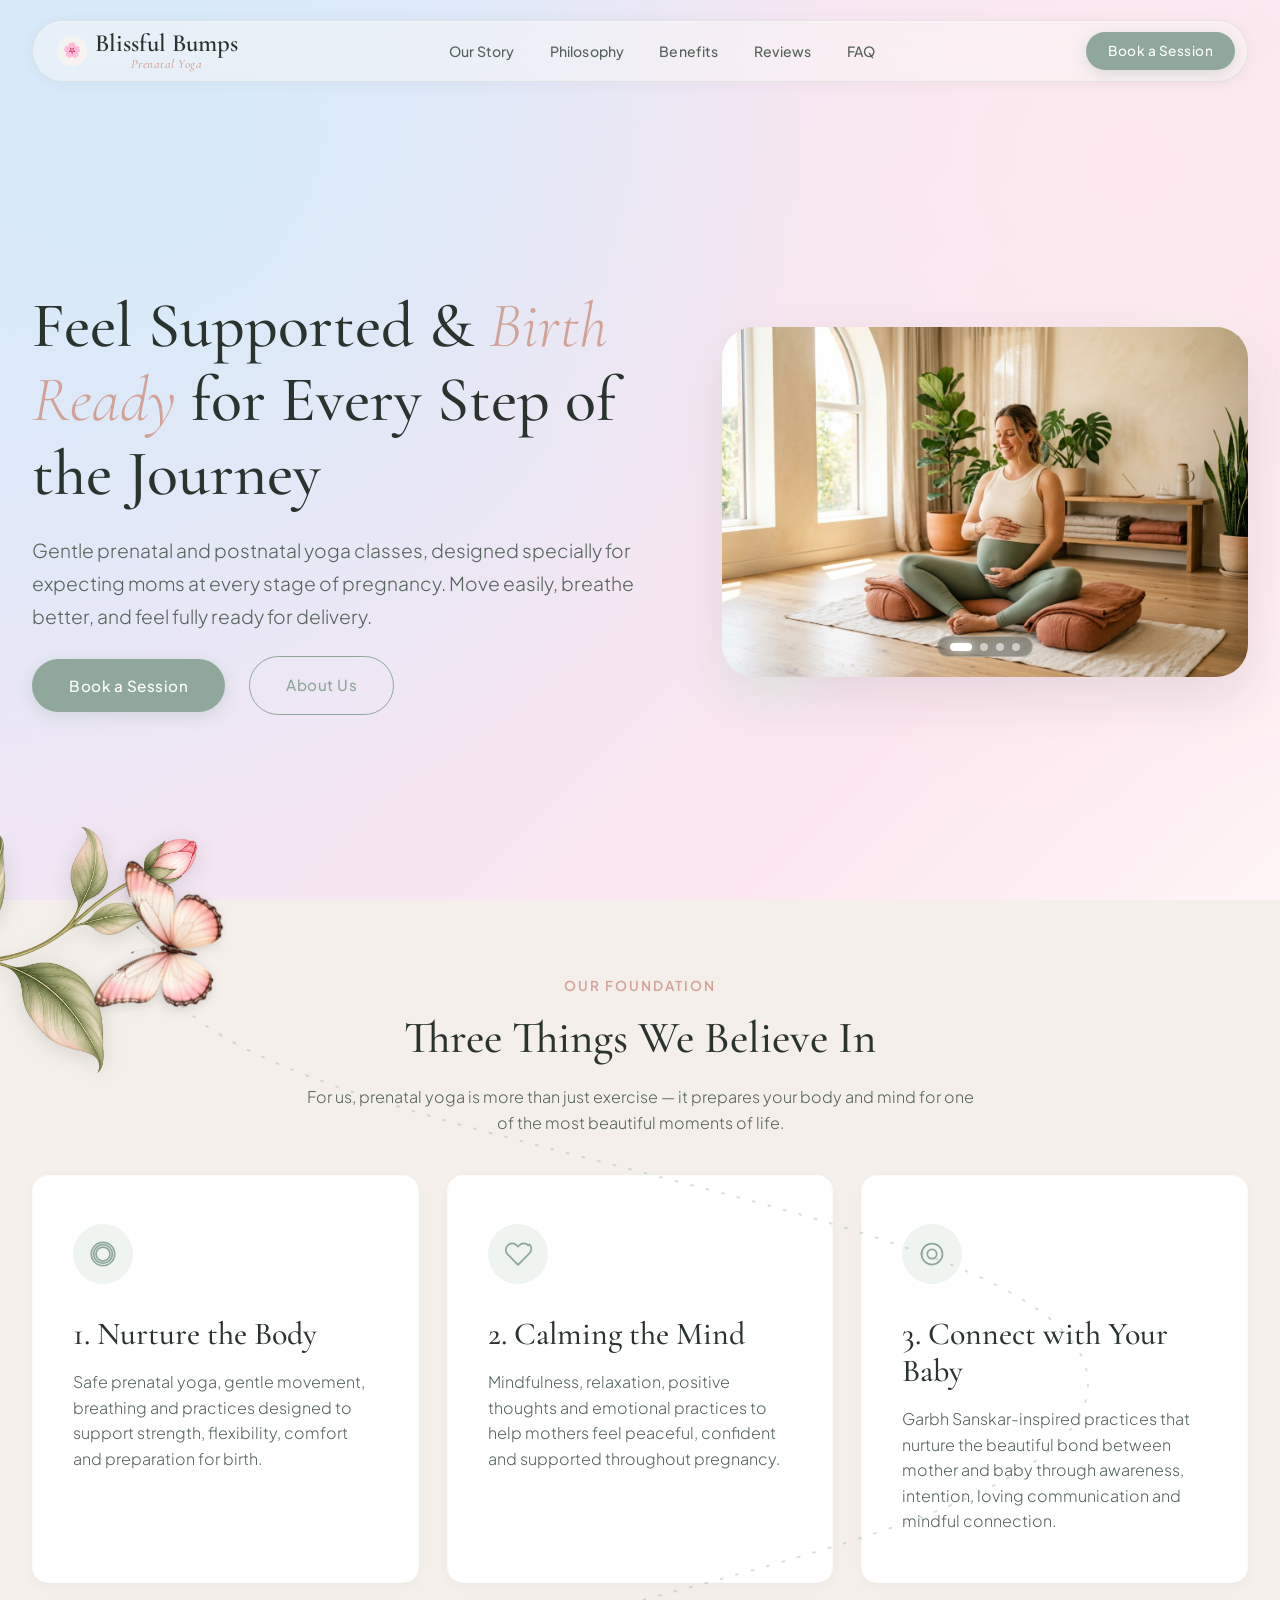
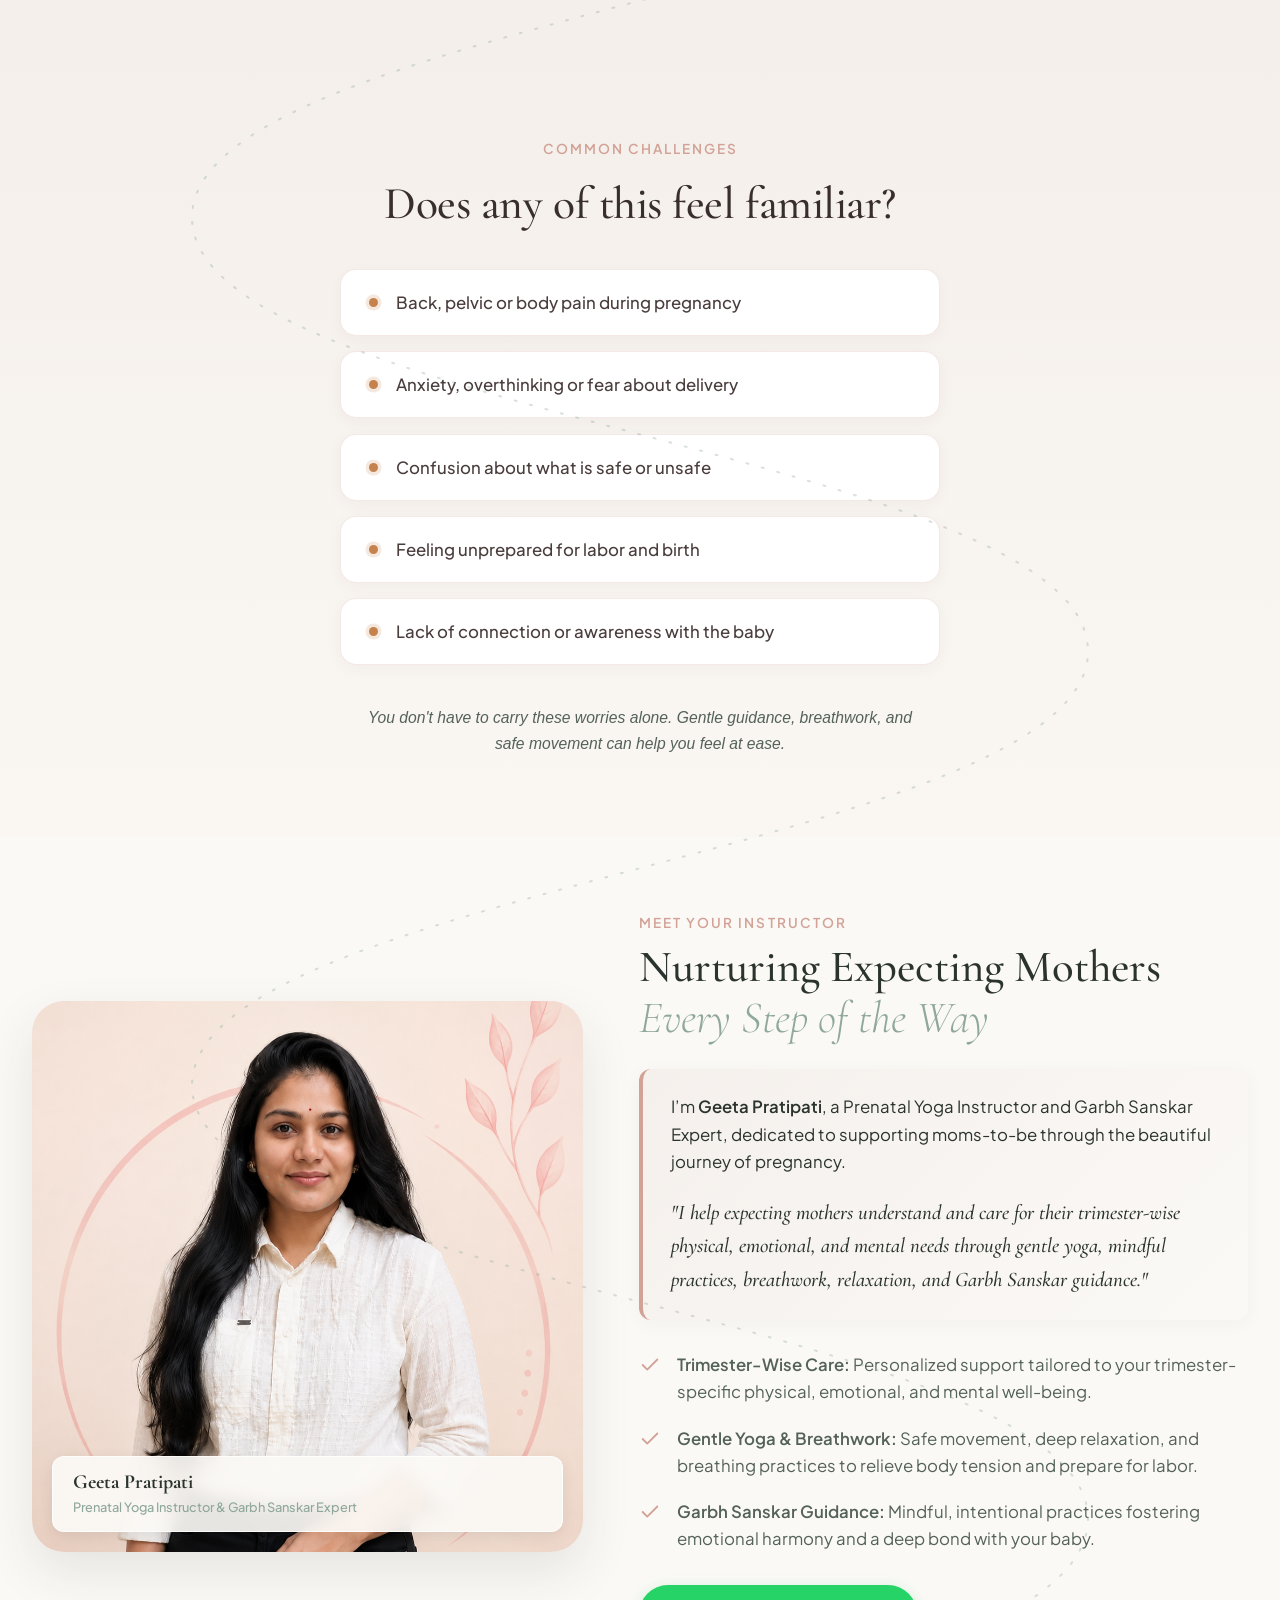
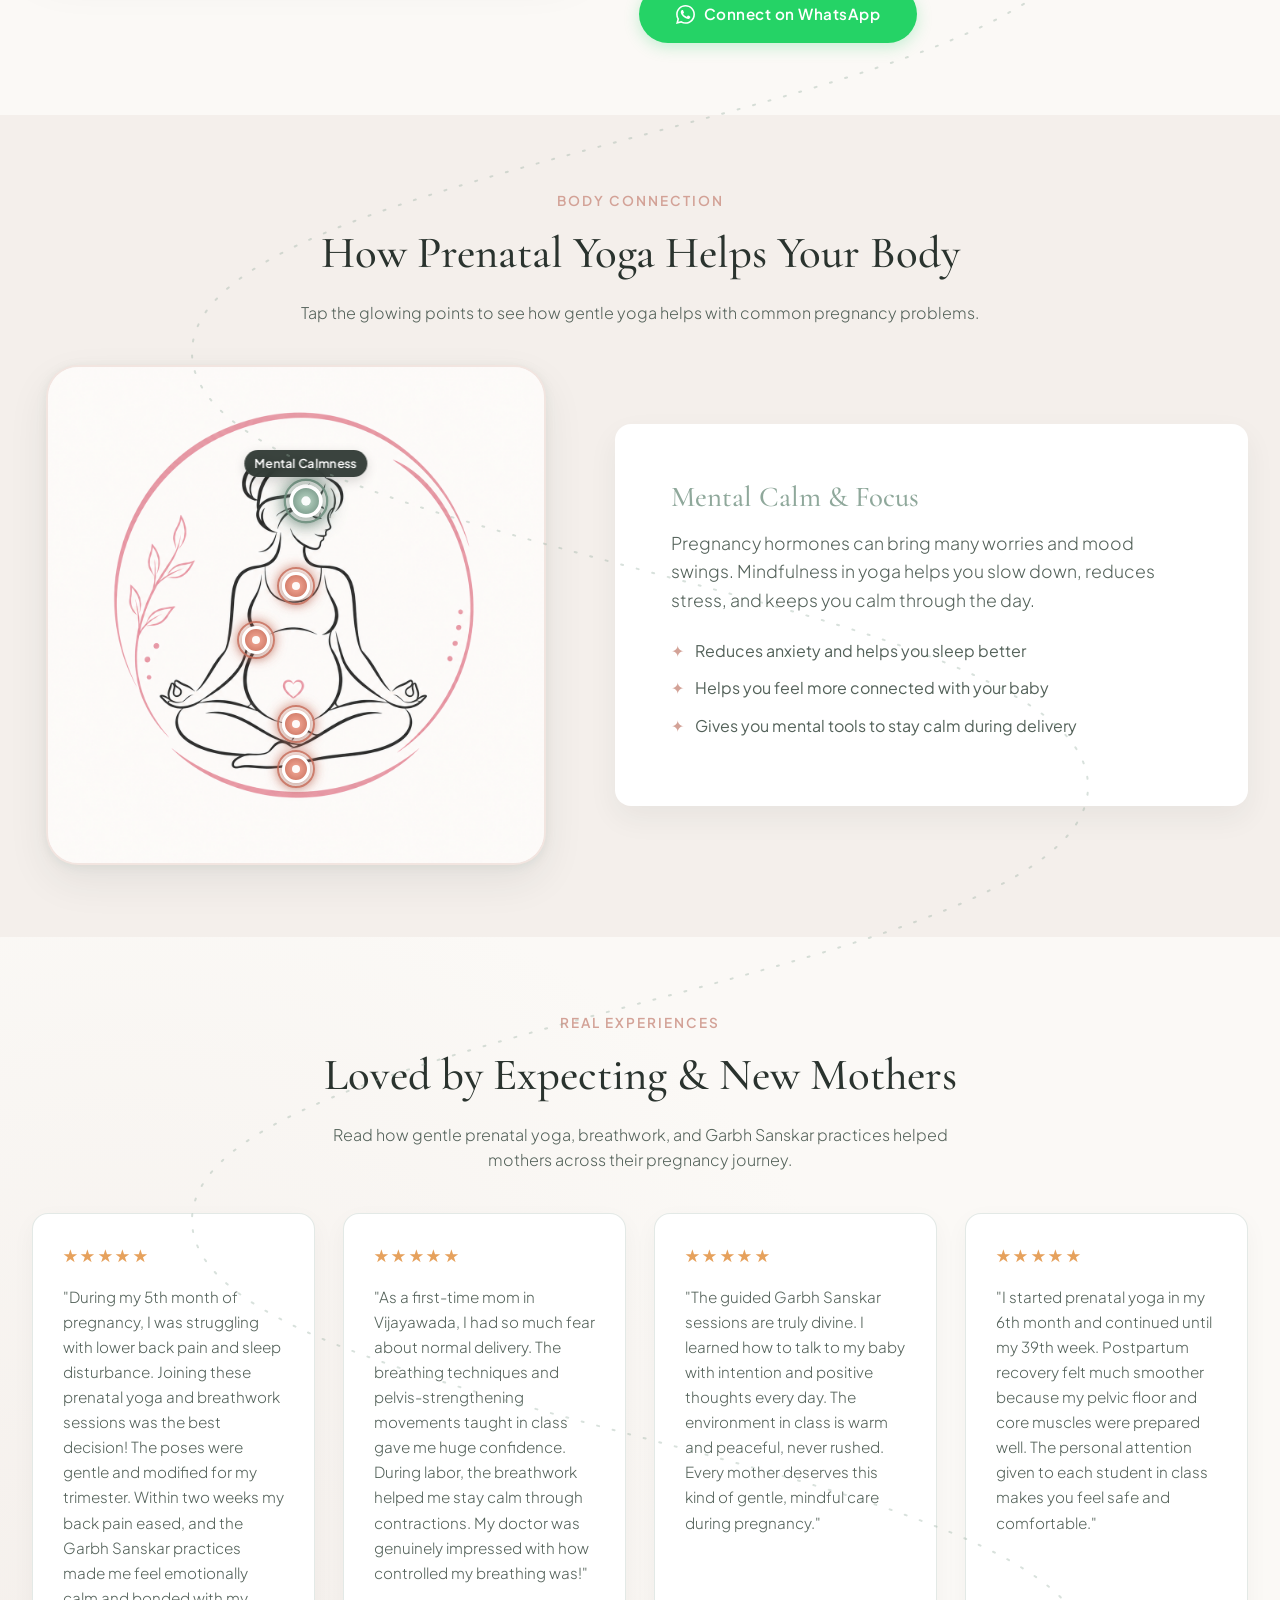
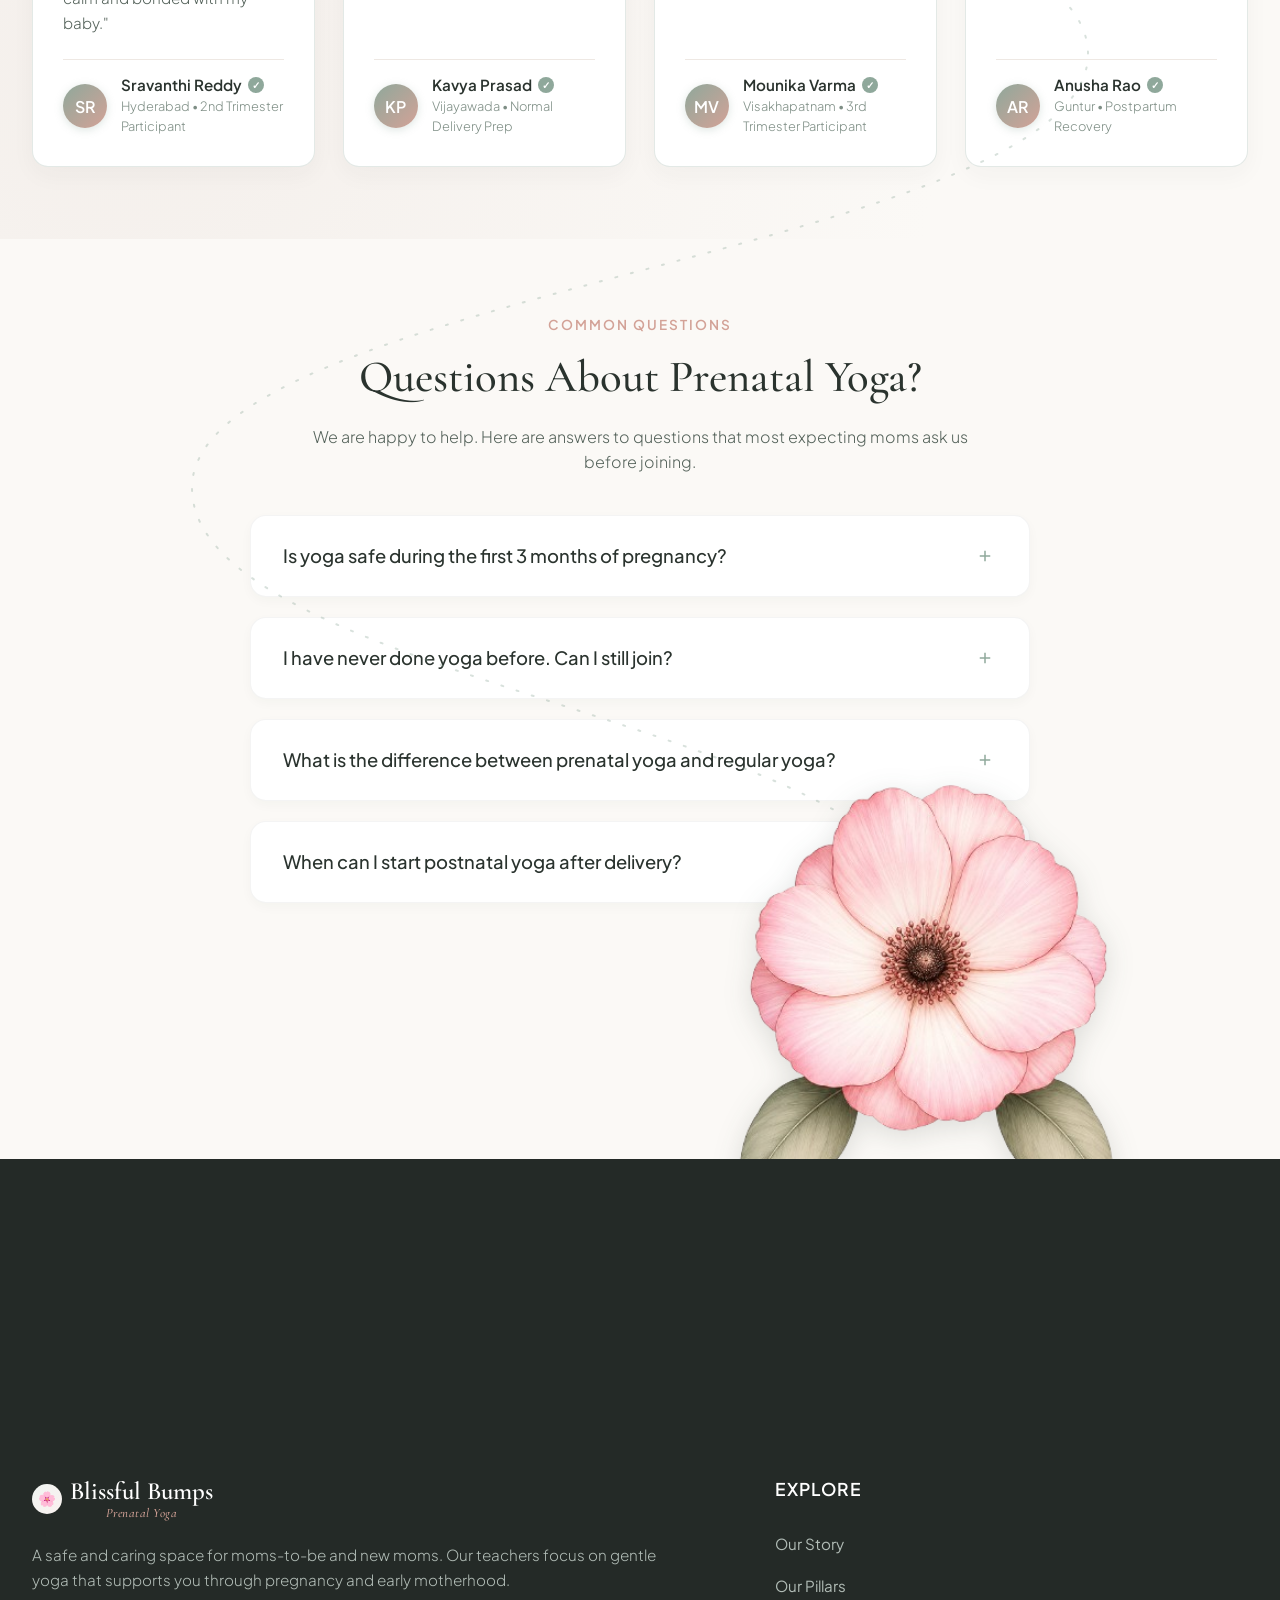
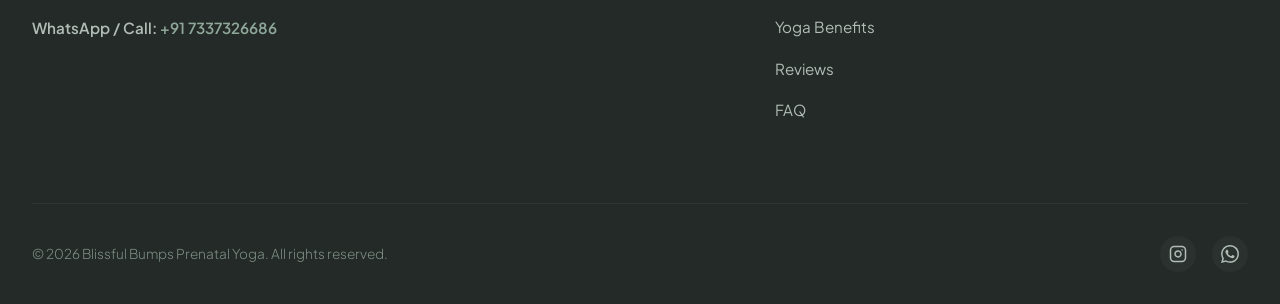
==== commit 33057628: "i" ====
--- a/index.html
+++ b/index.html
@@ -182,7 +182,7 @@
                   d="M20.84 4.61a5.5 5.5 0 0 0-7.78 0L12 5.67l-1.06-1.06a5.5 5.5 0 0 0-7.78 7.78l1.06 1.06L12 21.23l8.72-8.72 1.06-1.06a5.5 5.5 0 0 0 0-7.78z" />
               </svg>
             </div>
-            <h3>2. Calm the Mind & Heart</h3>
+            <h3>2. Calming the Mind</h3>
             <p>Mindfulness, relaxation, positive thoughts and emotional practices to help mothers feel peaceful,
               confident and supported throughout pregnancy.</p>
           </div>
